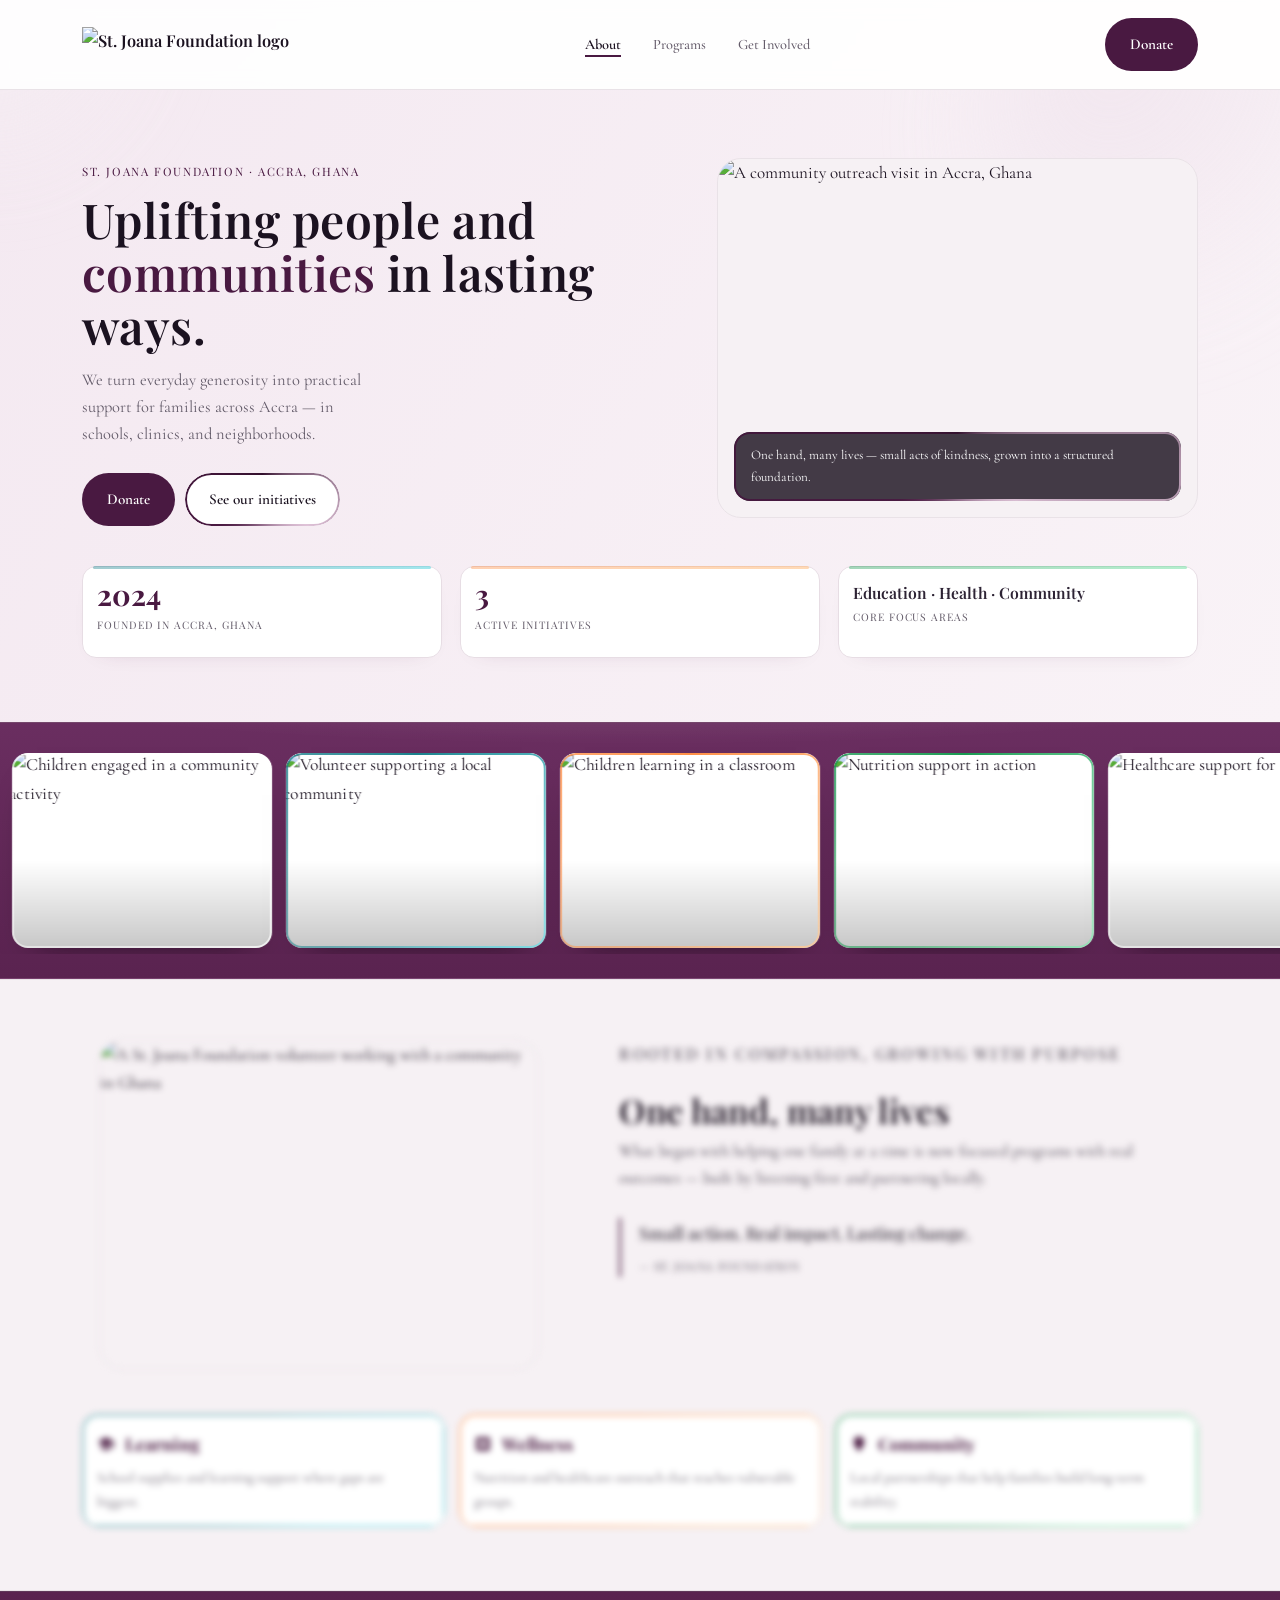
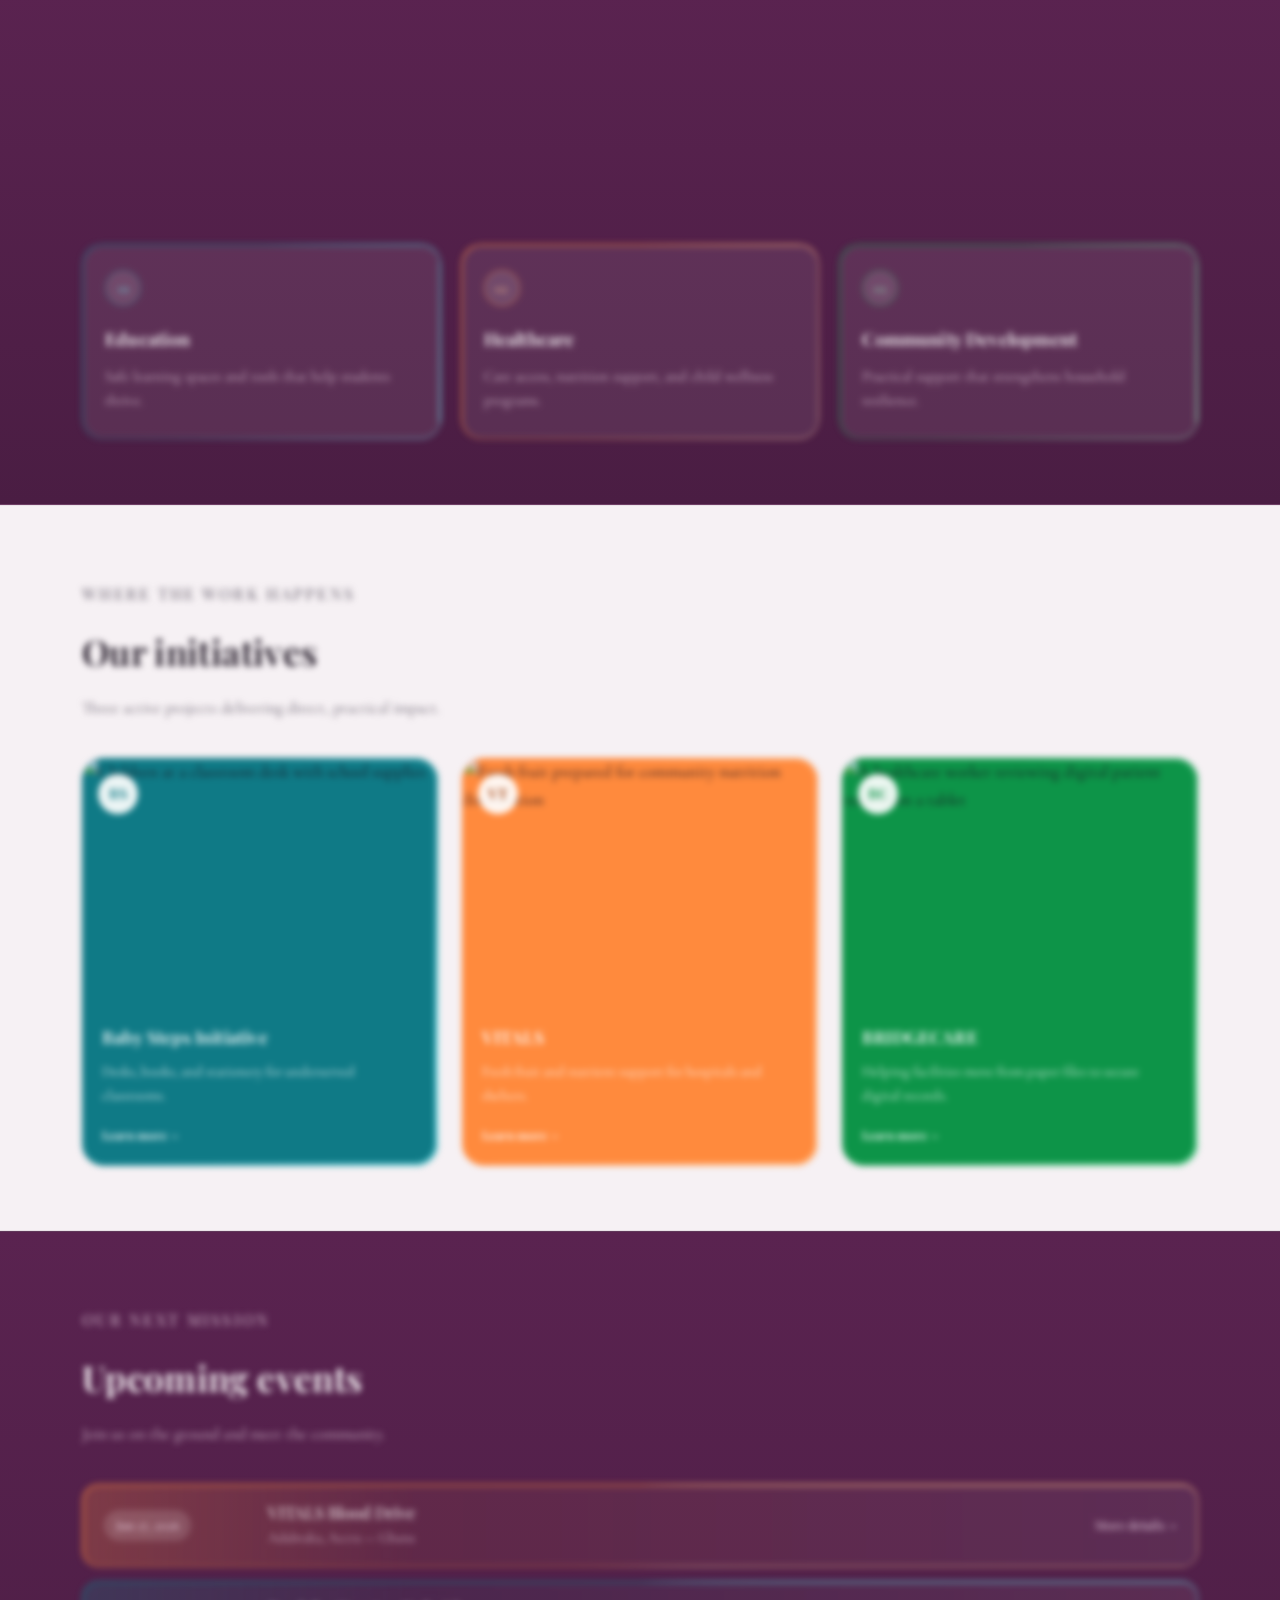
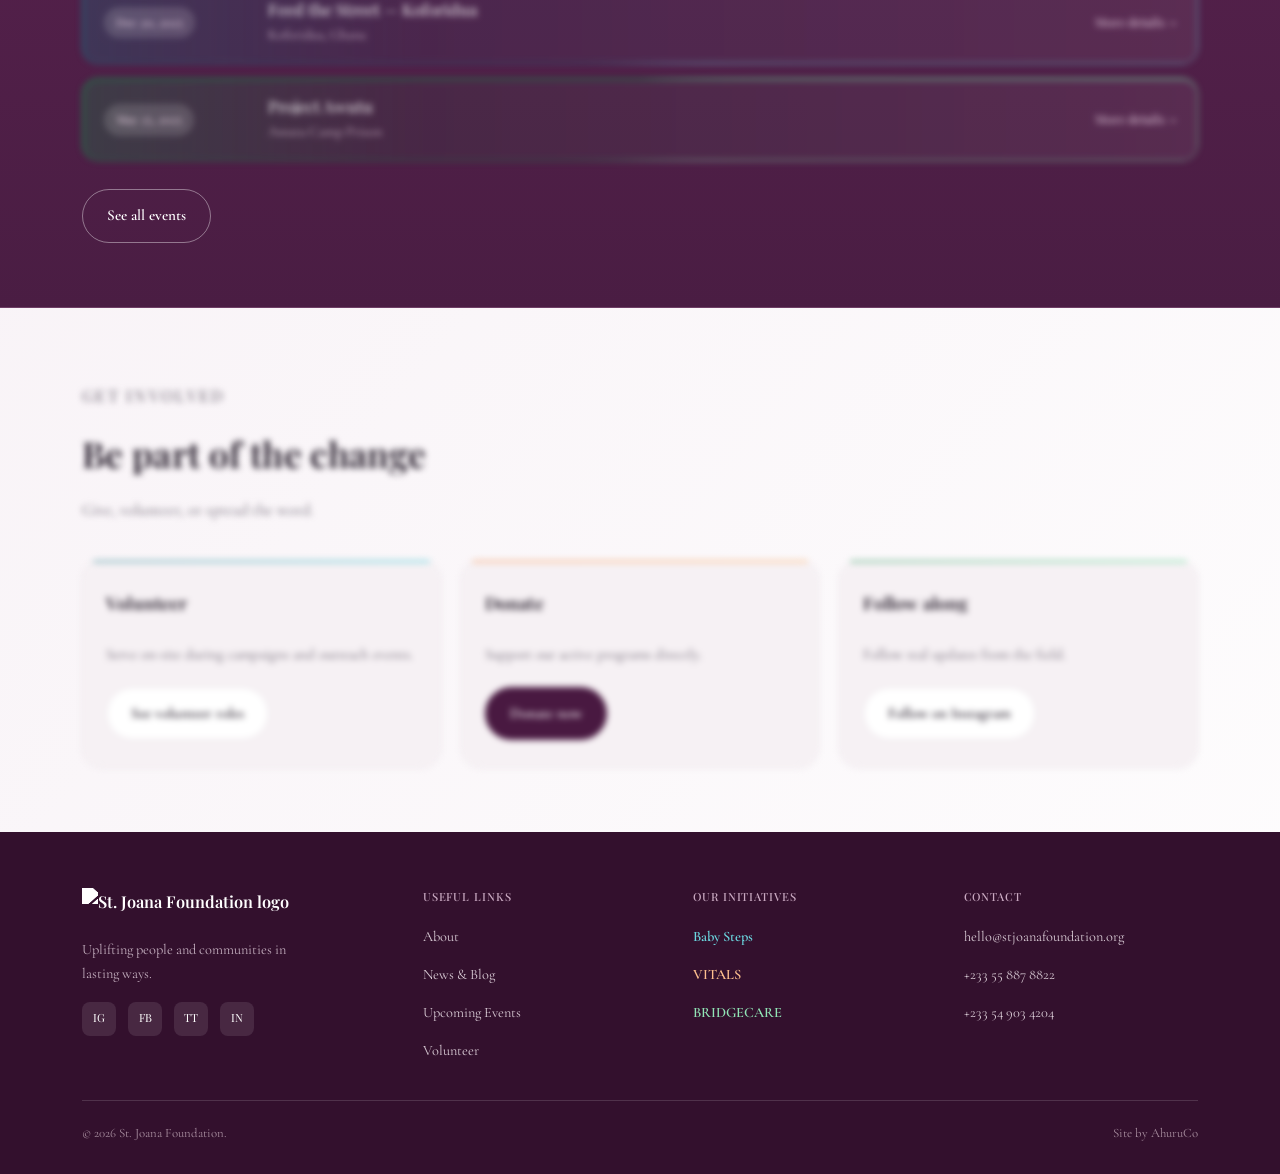
==== index.html @ ebf7de7f "Add files via upload" ====
<!DOCTYPE html>
<html lang="en">
<head>
<meta charset="UTF-8">
<meta name="viewport" content="width=device-width, initial-scale=1.0">
<title>St. Joana Foundation — Uplifting People and Communities in Lasting Ways</title>
<link rel="preconnect" href="https://fonts.googleapis.com">
<link rel="preconnect" href="https://fonts.gstatic.com" crossorigin>
<link href="https://fonts.googleapis.com/css2?family=Playfair+Display:ital,wght@0,400;0,500;0,600;0,700;1,400&family=Cormorant+Garamond:ital,wght@0,400;0,500;0,600;0,700;1,400&display=swap" rel="stylesheet">
<style>
  :root{
    --ink:#1B1220;
    --ink-soft:#635B69;
    --line:#E9E2E7;
    --white:#FFFFFF;
    --tint:#F6F1F4;
    --plum:#491941;
    --plum-dark:#33102D;
    --plum-tint:#EFE2EC;
    --plum-mist:#F1E6EE;
    --plum-glow:#DFC3D8;
    --plum-deep-glow:#CFABC6;
    --init-baby:#0f7a86;
    --init-vitals:#ff8a3d;
    --init-bridge:#0d9448;
    --max:1180px;
    --font-display:'Playfair Display', Georgia, 'Times New Roman', serif;
    --font-body:'Cormorant Garamond', Georgia, 'Times New Roman', serif;
  }
  *{box-sizing:border-box;}
  html{
    scroll-behavior:smooth;
    background:linear-gradient(130deg, var(--plum-mist) 0%, var(--white) 36%, var(--plum-glow) 68%, var(--plum-deep-glow) 100%);
    background-size:300% 300%;
    animation:siteGradientShift 22s ease-in-out infinite;
  }
  body{
    margin:0;
    background:transparent;
    color:var(--ink);
    font-family:var(--font-body);
    font-size:17px;
    line-height:1.65;
    -webkit-font-smoothing:antialiased;
  }
  @keyframes siteGradientShift{
    0%{ background-position:0% 50%; }
    50%{ background-position:100% 50%; }
    100%{ background-position:0% 50%; }
  }
  h1,h2,h3,h4{
    font-family:var(--font-display);
    font-weight:600;
    margin:0;
    letter-spacing:0.01em;
    color:var(--ink);
  }
  .eyebrow{
    font-family:var(--font-display);
    font-size:0.72rem;
    letter-spacing:0.14em;
    text-transform:uppercase;
    color:var(--plum);
  }
  a{color:inherit;}
  img{max-width:100%; display:block;}
  .wrap{max-width:var(--max); margin:0 auto; padding:0 32px;}
  @media (max-width:640px){ .wrap{padding:0 20px;} }
  :focus-visible{ outline: 2px solid var(--plum); outline-offset: 3px; }

  /* ---- Nav ---- */
  header{
    position:sticky; top:0; z-index:50;
    background:rgba(255,255,255,0.92);
    backdrop-filter:blur(8px);
    border-bottom:1px solid var(--line);
  }
  nav.wrap{ display:flex; align-items:center; justify-content:space-between; padding:18px 32px; }
  .brand{
    display:flex; align-items:center; gap:10px;
    font-family:var(--font-display); font-weight:600; font-size:1.02rem;
    text-decoration:none; color:var(--ink);
  }
  .brand-mark{
    width:auto;
    height:36px;
    display:block;
    object-fit:contain;
    flex:none;
  }
  nav ul{ list-style:none; display:flex; gap:32px; margin:0; padding:0; font-size:0.9rem; font-weight:500; }
  nav ul a{text-decoration:none; color:var(--ink-soft); transition:color .15s;}
  nav ul a:hover{color:var(--ink);}
  nav ul a.active{color:var(--ink); font-weight:600;}
  .nav-links{display:flex; align-items:center; gap:22px;}
  .btn{
    display:inline-flex; align-items:center; justify-content:center; gap:8px;
    padding:13px 24px;
    font-family:var(--font-body); font-weight:600; font-size:0.95rem;
    border-radius:999px; text-decoration:none; border:1px solid transparent;
    cursor:pointer; transition:all .15s ease;
  }
  .btn-primary{background:var(--plum); color:#fff;}
  .btn-primary:hover{background:var(--plum-dark);}
  .btn-ghost{border-color:var(--line); color:var(--ink); background:var(--white);}
  .btn-ghost:hover{border-color:var(--plum);}
  @property --accent-angle{
    syntax:'<angle>';
    initial-value:0deg;
    inherits:false;
  }
  @property --impact-angle{
    syntax:'<angle>';
    initial-value:0deg;
    inherits:false;
  }
  @property --pillar-angle{
    syntax:'<angle>';
    initial-value:0deg;
    inherits:false;
  }
  @property --event-angle{
    syntax:'<angle>';
    initial-value:0deg;
    inherits:false;
  }
  @property --init-angle{
    syntax:'<angle>';
    initial-value:0deg;
    inherits:false;
  }
  .btn-initiative-accent{
    position:relative;
    border:0 !important;
    background:var(--white);
    isolation:isolate;
  }
  .btn-initiative-accent::before{
    content:"";
    position:absolute;
    inset:0;
    border-radius:inherit;
    padding:2px;
    background:conic-gradient(
      from var(--accent-angle),
      var(--plum-dark),
      var(--plum-glow),
      var(--plum),
      var(--plum-dark)
    );
    -webkit-mask:linear-gradient(#000 0 0) content-box, linear-gradient(#000 0 0);
    -webkit-mask-composite:xor;
    mask-composite:exclude;
    pointer-events:none;
    animation:initiativeBorderSpin 3.8s linear infinite;
  }
  @keyframes initiativeBorderSpin{ to{ --accent-angle:360deg; } }
  .btn svg{width:14px; height:14px;}
  .menu-toggle{display:none; background:none; border:none; font-size:1.5rem; cursor:pointer; color:var(--ink);}
  @media (max-width:900px){
    nav ul{
      position:absolute; top:100%; left:0; right:0;
      flex-direction:column; background:var(--white);
      padding:20px 32px; border-bottom:1px solid var(--line);
      display:none; gap:16px;
    }
    nav ul.open{display:flex;}
    .nav-links > a.btn{display:none;}
    .menu-toggle{display:block;}
  }

  /* ---- Hero ---- */
  .hero{ padding:60px 0 64px; }
  .hero-grid{ display:grid; grid-template-columns:1fr 0.85fr; gap:70px; align-items:center; }
  @media (max-width:900px){ .hero-grid{grid-template-columns:1fr; gap:44px;} }
  .hero h1{
    font-size:clamp(2rem, 4vw, 3rem);
    line-height:1.1;
  }
  .hero h1 .accent{ color:var(--plum); }
  .hero p.lede{ margin-top:16px; font-size:1.03rem; max-width:38ch; color:var(--ink-soft); }
  .hero-ctas{display:flex; gap:10px; margin-top:24px; flex-wrap:wrap;}

  .hero-figure{
    position:relative; aspect-ratio:4/3; border-radius:24px; overflow:hidden;
    background:var(--tint); border:1px solid var(--line);
    width:min(100%, 500px);
    margin-left:auto;
    margin-right:auto;
  }
  .hero-figure img{width:100%; height:100%; object-fit:cover;}
  .hero-figure .tag{
    position:absolute; bottom:16px; left:16px; right:16px;
    background:rgba(27,18,32,0.82); backdrop-filter:blur(3px);
    color:#fff; padding:13px 17px; border-radius:16px;
    font-size:0.82rem; border:0;
    animation:softFadePulse 6s ease-in-out infinite;
    isolation:isolate;
  }
  .hero-figure .tag::before{
    content:"";
    position:absolute;
    inset:0;
    border-radius:inherit;
    padding:2px;
    background:conic-gradient(
      from var(--accent-angle),
      var(--plum-dark),
      var(--plum-glow),
      var(--plum),
      var(--plum-dark)
    );
    -webkit-mask:linear-gradient(#000 0 0) content-box, linear-gradient(#000 0 0);
    -webkit-mask-composite:xor;
    mask-composite:exclude;
    pointer-events:none;
    animation:initiativeBorderSpin 3.8s linear infinite;
    opacity:0.95;
  }

  .hero-stats{
    display:grid;
    grid-template-columns:repeat(3, minmax(0, 1fr));
    gap:18px;
    margin-top:34px;
    padding-top:6px;
  }
  .hero-stats > div{
    min-height:92px;
    background:#fff;
    border:1px solid #e7dde4;
    border-radius:14px;
    padding:12px 14px 10px;
    box-shadow:0 8px 24px -20px rgba(73,25,65,0.28);
    transition:transform .2s ease, box-shadow .2s ease, border-color .2s ease;
  }
  .hero-stats > div:hover{
    transform:translateY(-3px);
    border-color:#ddc9d8;
    box-shadow:0 14px 30px -20px rgba(73,25,65,0.38);
  }
  .hero-stats .num{
    font-family:var(--font-display);
    font-size:1.8rem;
    line-height:1.1;
    color:var(--plum);
    font-weight:700;
  }
  .hero-stats .lab{
    font-family:var(--font-display);
    font-size:0.65rem;
    text-transform:uppercase;
    letter-spacing:0.09em;
    color:var(--ink-soft);
    margin-top:6px;
  }
  .hero-stats .num-long{
    font-size:0.98rem;
    line-height:1.3;
    color:#2d2334;
    font-weight:600;
    padding-top:4px;
  }
  @media (max-width:820px){
    .hero-stats{grid-template-columns:repeat(2, minmax(0, 1fr));}
  }
  @media (max-width:640px){
    .hero-stats{grid-template-columns:1fr;}
    .hero h1{font-size:2.45rem; line-height:1.12;}
    .hero p.lede{font-size:1rem; max-width:34ch;}
  }

  /* ---- Gallery loop (below hero) ---- */
  .gallery-loop{
    padding:24px 0;
    background:
      radial-gradient(1200px 120px at 50% -20%, rgba(255,255,255,0.16), transparent 60%),
      linear-gradient(180deg, #6a2e60 0%, #5a2350 100%);
    border-top:1px solid rgba(255,255,255,0.16);
    border-bottom:1px solid rgba(255,255,255,0.08);
  }
  .gallery-loop .wrap{
    max-width:none;
    padding:0;
    width:100%;
  }
  .gallery-viewport{
    position:relative;
    overflow:hidden;
    border-radius:0;
    padding:6px 0;
  }
  .gallery-track{
    display:flex;
    align-items:stretch;
    gap:14px;
    width:max-content;
    padding-inline:12px;
    animation:galleryLoopRight 34s linear infinite;
    will-change:transform;
  }
  .gallery-card{
    position:relative;
    flex:0 0 260px;
    aspect-ratio:4/3;
    border-radius:16px;
    overflow:hidden;
    border:0;
    box-shadow:0 18px 32px -24px rgba(17, 6, 16, 0.75);
    background:#fff;
  }
  .gallery-card::after{
    content:"";
    position:absolute;
    inset:0;
    background:linear-gradient(180deg, rgba(0,0,0,0) 55%, rgba(0,0,0,0.22) 100%);
    pointer-events:none;
  }
  .gallery-card img{
    width:100%;
    height:100%;
    object-fit:cover;
    display:block;
    transform:scale(1.02);
  }
  @keyframes galleryLoopRight{
    from{ transform:translateX(-50%); }
    to{ transform:translateX(0%); }
  }

  /* ---- Section basics ---- */
  section{padding:60px 0 64px;}
  .section-soft{
    background:linear-gradient(180deg, #5a2350 0%, #4a1d43 100%);
    border-top:1px solid rgba(255,255,255,0.12);
    border-bottom:1px solid rgba(255,255,255,0.12);
  }
  .section-soft .eyebrow{ color:#d9b8d1; }
  .section-soft h2, .section-soft h3{ color:#fff; }
  .section-soft .section-head p{ color:#d8c0d2; }
  .section-soft .pillar-card{
    background:rgba(255,255,255,0.08);
    border-color:rgba(255,255,255,0.18);
  }
  .section-soft .pillar-card p{ color:#d8c0d2; }
  .section-soft .pillar-card .num{
    background:rgba(255,255,255,0.12);
    border-color:rgba(255,255,255,0.25);
    color:#f0d9ea;
  }
  .section-soft .pillars-grid .pillar-card:nth-child(1){
    border-color:transparent;
  }
  .section-soft .pillars-grid .pillar-card:nth-child(2){
    border-color:transparent;
  }
  .section-soft .pillars-grid .pillar-card:nth-child(3){
    border-color:transparent;
  }
  .section-soft .pillars-grid .pillar-card:nth-child(1) .num{
    color:#6bd7e0;
    border-color:rgba(15,122,134,0.55);
  }
  .section-soft .pillars-grid .pillar-card:nth-child(2) .num{
    color:#ffc08f;
    border-color:rgba(255,138,61,0.55);
  }
  .section-soft .pillars-grid .pillar-card:nth-child(3) .num{
    color:#91e5b6;
    border-color:rgba(13,148,72,0.55);
  }
  .section-soft .pillars-grid .pillar-card{
    position:relative;
    border:0;
  }
  .section-soft .pillars-grid .pillar-card::before{
    content:"";
    position:absolute;
    inset:0;
    border-radius:inherit;
    padding:1.5px;
    background:conic-gradient(
      from var(--pillar-angle, 0deg),
      var(--pillar-1, rgba(15,122,134,0.62)),
      var(--pillar-2, rgba(118,225,235,0.92)),
      var(--pillar-3, rgba(15,122,134,0.62)),
      var(--pillar-1, rgba(15,122,134,0.62))
    );
    -webkit-mask:linear-gradient(#000 0 0) content-box, linear-gradient(#000 0 0);
    -webkit-mask-composite:xor;
    mask-composite:exclude;
    pointer-events:none;
    animation:pillarStrokeSpin 4.8s linear infinite;
    opacity:0.95;
  }
  @keyframes pillarStrokeSpin{ to{ --pillar-angle:360deg; } }
  .section-soft .pillars-grid .pillar-card:nth-child(1){ --pillar-1:rgba(15,122,134,0.62); --pillar-2:rgba(118,225,235,0.92); --pillar-3:rgba(15,122,134,0.62); }
  .section-soft .pillars-grid .pillar-card:nth-child(2){ --pillar-1:rgba(255,138,61,0.66); --pillar-2:rgba(255,208,164,0.95); --pillar-3:rgba(255,138,61,0.66); }
  .section-soft .pillars-grid .pillar-card:nth-child(3){ --pillar-1:rgba(13,148,72,0.64); --pillar-2:rgba(154,236,190,0.94); --pillar-3:rgba(13,148,72,0.64); }
  .section-soft .event-row{
    background:rgba(255,255,255,0.08);
    border-color:rgba(255,255,255,0.18);
  }
  .section-soft .event-row .name{ color:#fff; }
  .section-soft .event-row .place{ color:#d8c0d2; }
  .section-soft .event-row .date{
    background:rgba(255,255,255,0.15);
    color:#f0d9ea;
  }
  .section-soft .event-row .link{ color:#f0d9ea; }
  .section-soft .btn-ghost{
    border-color:rgba(255,255,255,0.4);
    color:#fff;
    background:transparent;
  }
  .section-soft .btn-ghost:hover{
    border-color:#fff;
    background:rgba(255,255,255,0.08);
  }

  .section-head{max-width:620px; margin-bottom:52px;}
  .section-head h2{font-size:clamp(1.7rem,2.8vw,2.2rem); margin-top:10px;}
  .section-head p{margin-top:14px; color:var(--ink-soft); font-size:1.02rem;}
  .section-head.compact{max-width:520px; margin-bottom:36px;}

  /* ---- Impact strip ---- */
  .impact-strip{
    margin-top:44px;
    display:grid;
    grid-template-columns:repeat(3,1fr);
    gap:14px;
  }
  .impact-item{
    border:0;
    border-radius:16px;
    background:var(--white);
    padding:15px 15px 13px;
    animation:softFadePulse 8s ease-in-out infinite;
  }
  /* Impact cards: moving gradient stroke per initiative color */
  .impact-item::after{ display:none; }
  .impact-item::before{
    content:"";
    position:absolute;
    inset:0;
    border-radius:inherit;
    padding:1.5px;
    background:conic-gradient(
      from var(--impact-angle, 0deg),
      var(--impact-1, rgba(15,122,134,0.65)),
      var(--impact-2, rgba(118,225,235,0.95)),
      var(--impact-3, rgba(15,122,134,0.65)),
      var(--impact-1, rgba(15,122,134,0.65))
    );
    -webkit-mask:linear-gradient(#000 0 0) content-box, linear-gradient(#000 0 0);
    -webkit-mask-composite:xor;
    mask-composite:exclude;
    pointer-events:none;
    animation:impactStrokeSpin 4.6s linear infinite;
    opacity:0.95;
  }
  @keyframes impactStrokeSpin{ to{ --impact-angle:360deg; } }
  .impact-strip .impact-item:nth-child(1){ --impact-1:rgba(15,122,134,0.62); --impact-2:rgba(118,225,235,0.92); --impact-3:rgba(15,122,134,0.62); }
  .impact-strip .impact-item:nth-child(2){ --impact-1:rgba(255,138,61,0.66); --impact-2:rgba(255,208,164,0.95); --impact-3:rgba(255,138,61,0.66); }
  .impact-strip .impact-item:nth-child(3){ --impact-1:rgba(13,148,72,0.64); --impact-2:rgba(154,236,190,0.94); --impact-3:rgba(13,148,72,0.64); }
  .impact-item .top{
    display:flex;
    align-items:center;
    gap:10px;
    margin-bottom:8px;
    color:var(--plum);
  }
  .impact-item .top svg{width:18px; height:18px;}
  .impact-item strong{
    font-family:var(--font-display);
    font-size:1.1rem;
  }
  .impact-item p{
    margin:0;
    font-size:0.9rem;
    color:var(--ink-soft);
  }
  @media (max-width:820px){ .impact-strip{grid-template-columns:1fr;} }

  /* ---- About / story ---- */
  .about{background:var(--tint); border-top:1px solid var(--line); border-bottom:1px solid var(--line);}
  .about-grid{display:grid; grid-template-columns:0.9fr 1.1fr; gap:64px; align-items:start;}
  @media (max-width:900px){ .about-grid{grid-template-columns:1fr;} }
  .about-figure{
    border-radius:24px;
    overflow:hidden;
    aspect-ratio:4/3;
    border:1px solid var(--line);
    width:min(100%, 440px);
    margin-left:auto;
    margin-right:auto;
  }
  .about-figure img{width:100%; height:100%; object-fit:cover;}
  .about-copy p{font-size:1.02rem; color:#3E3644; margin:0 0 16px;}
  .about-copy p:last-child{margin-bottom:0;}
  blockquote{
    margin:26px 0 0; padding-left:18px; border-left:2px solid var(--plum);
    font-family:var(--font-display); font-size:1.1rem; color:var(--ink);
  }
  blockquote cite{
    display:block; margin-top:10px; font-family:var(--font-display);
    font-style:normal; font-size:0.75rem; text-transform:uppercase; letter-spacing:0.05em; color:var(--ink-soft);
  }

  /* ---- Pillars ---- */
  .pillars-grid{ display:grid; grid-template-columns:repeat(3,1fr); gap:20px; }
  @media (max-width:820px){ .pillars-grid{grid-template-columns:1fr;} }
  .pillar-card{ background:var(--tint); border:1px solid var(--line); border-radius:20px; padding:26px 23px; }
  .pillar-card .num{
    width:36px; height:36px; border-radius:50%; background:var(--white); border:1px solid var(--line);
    display:flex; align-items:center; justify-content:center;
    font-family:var(--font-display); font-size:0.72rem; color:var(--plum); margin-bottom:18px;
  }
  .pillar-card h3{font-size:1.12rem; margin-bottom:10px;}
  .pillar-card p{font-size:0.94rem; color:var(--ink-soft); margin:0;}

  /* ---- Initiatives ---- */
  .initiatives-grid{display:grid; grid-template-columns:repeat(3,1fr); gap:24px;}
  @media (max-width:900px){ .initiatives-grid{grid-template-columns:1fr;} }
  .init-card{ background:var(--white); border:1px solid var(--line); border-radius:22px; overflow:hidden; display:flex; flex-direction:column; }
  .init-card--orange{
    background:var(--init-vitals);
    border-color:var(--init-vitals);
  }
  .init-photo{ aspect-ratio:16/11; overflow:hidden; position:relative; }
  .init-photo img{ width:100%; height:100%; object-fit:cover; }
  .init-mark{
    position:absolute; top:16px; left:16px;
    width:40px; height:40px; border-radius:50%; background:rgba(255,255,255,0.92); color:var(--plum);
    display:flex; align-items:center; justify-content:center; font-family:var(--font-display); font-weight:700; font-size:0.9rem;
  }
  .init-body{padding:19px 20px 21px; flex:1; display:flex; flex-direction:column;}
  .init-body h3{font-size:1.1rem; margin-bottom:8px;}
  .init-body p{font-size:0.92rem; color:var(--ink-soft); margin:0 0 18px; flex:1;}
  .init-link{font-family:var(--font-display); font-size:0.76rem; color:var(--plum); text-decoration:none; display:inline-flex; align-items:center; gap:6px;}
  .init-card--orange .init-body h3{ color:#ffffff; }
  .init-card--orange .init-body p{ color:rgba(255,255,255,0.92); }
  .init-card--orange .init-link{ color:#ffffff; font-weight:600; }
  .init-card--orange .init-mark{
    background:rgba(255,255,255,0.92);
    color:#a34311;
  }
  .init-card--teal{
    background:var(--init-baby);
    border-color:var(--init-baby);
  }
  .init-card--teal .init-body h3{ color:#ffffff; }
  .init-card--teal .init-body p{ color:rgba(255,255,255,0.92); }
  .init-card--teal .init-link{ color:#ffffff; font-weight:600; }
  .init-card--teal .init-mark{
    background:rgba(255,255,255,0.92);
    color:var(--init-baby);
  }
  .init-card--green{
    background:var(--init-bridge);
    border-color:var(--init-bridge);
  }
  .init-card--green .init-body h3{ color:#ffffff; }
  .init-card--green .init-body p{ color:rgba(255,255,255,0.92); }
  .init-card--green .init-link{ color:#ffffff; font-weight:600; }
  .init-card--green .init-mark{
    background:rgba(255,255,255,0.92);
    color:var(--init-bridge);
  }
  .init-card--teal,
  .init-card--orange,
  .init-card--green{
    position:relative;
    border:0;
  }
  .init-card--teal::before,
  .init-card--orange::before,
  .init-card--green::before{
    content:"";
    position:absolute;
    inset:0;
    border-radius:inherit;
    padding:2.6px;
    background:conic-gradient(
      from var(--init-angle, 0deg),
      var(--init-stroke-1),
      var(--init-stroke-2),
      var(--init-stroke-3),
      var(--init-stroke-1)
    );
    -webkit-mask:linear-gradient(#000 0 0) content-box, linear-gradient(#000 0 0);
    -webkit-mask-composite:xor;
    mask-composite:exclude;
    pointer-events:none;
    animation:initStrokeSpin 4.8s linear infinite;
    opacity:0.95;
    z-index:2;
  }
  @keyframes initStrokeSpin{ to{ --init-angle:360deg; } }
  .init-card--teal{
    --init-stroke-1:rgba(15,122,134,0.72);
    --init-stroke-2:rgba(124,229,238,0.96);
    --init-stroke-3:rgba(15,122,134,0.72);
  }
  .init-card--orange{
    --init-stroke-1:rgba(255,138,61,0.74);
    --init-stroke-2:rgba(255,209,166,0.98);
    --init-stroke-3:rgba(255,138,61,0.74);
  }
  .init-card--green{
    --init-stroke-1:rgba(13,148,72,0.73);
    --init-stroke-2:rgba(159,239,193,0.97);
    --init-stroke-3:rgba(13,148,72,0.73);
  }

  /* Initiative brand colors (for text/links/rows anywhere on page) */
  .initiative-baby{ color:var(--init-baby); }
  .initiative-vitals{ color:var(--init-vitals); }
  .initiative-bridge{ color:var(--init-bridge); }

  /* Moving gradient accents for other strokes */
  @keyframes accentSweep{
    0%{ background-position:0% 50%; }
    50%{ background-position:100% 50%; }
    100%{ background-position:0% 50%; }
  }

  .hero-stats > div,
  .impact-item,
  .involve-card,
  .event-row{
    position:relative;
  }
  .hero-stats > div::after,
  .impact-item::after,
  .involve-card::after{
    content:"";
    position:absolute;
    left:10px;
    right:10px;
    top:-1px;
    height:3px;
    border-radius:999px;
    background-size:220% 220%;
    animation:accentSweep 5.2s ease-in-out infinite;
    opacity:0.85;
    pointer-events:none;
  }
  .hero-stats > div:nth-child(1)::after,
  .involve-grid .involve-card:nth-child(1)::after{
    background-image:linear-gradient(90deg, rgba(15,122,134,0.45), rgba(102,220,230,0.72), rgba(15,122,134,0.45));
  }
  .hero-stats > div:nth-child(2)::after,
  .involve-grid .involve-card:nth-child(2)::after{
    background-image:linear-gradient(90deg, rgba(255,138,61,0.46), rgba(255,198,142,0.75), rgba(255,138,61,0.46));
  }
  .hero-stats > div:nth-child(3)::after,
  .involve-grid .involve-card:nth-child(3)::after{
    background-image:linear-gradient(90deg, rgba(13,148,72,0.44), rgba(137,232,179,0.73), rgba(13,148,72,0.44));
  }

  .event-row.event-vitals,
  .event-row.event-baby,
  .event-row.event-bridge{
    border:0;
  }
  .event-row.event-vitals{
    --event-1:rgba(255,138,61,0.68);
    --event-2:rgba(255,204,154,0.95);
    --event-3:rgba(255,138,61,0.68);
    background:linear-gradient(90deg, rgba(255,138,61,0.16) 0%, rgba(255,138,61,0.05) 28%, rgba(255,255,255,0) 100%), var(--tint);
  }
  .event-row.event-baby{
    --event-1:rgba(15,122,134,0.66);
    --event-2:rgba(118,225,235,0.94);
    --event-3:rgba(15,122,134,0.66);
    background:linear-gradient(90deg, rgba(15,122,134,0.16) 0%, rgba(15,122,134,0.05) 28%, rgba(255,255,255,0) 100%), var(--tint);
  }
  .event-row.event-bridge{
    --event-1:rgba(13,148,72,0.67);
    --event-2:rgba(144,233,183,0.94);
    --event-3:rgba(13,148,72,0.67);
    background:linear-gradient(90deg, rgba(13,148,72,0.16) 0%, rgba(13,148,72,0.05) 28%, rgba(255,255,255,0) 100%), var(--tint);
  }
  .event-row.event-vitals::before,
  .event-row.event-baby::before,
  .event-row.event-bridge::before{
    content:"";
    position:absolute;
    inset:0;
    border-radius:inherit;
    padding:1.5px;
    background:conic-gradient(
      from var(--event-angle, 0deg),
      var(--event-1),
      var(--event-2),
      var(--event-3),
      var(--event-1)
    );
    -webkit-mask:linear-gradient(#000 0 0) content-box, linear-gradient(#000 0 0);
    -webkit-mask-composite:xor;
    mask-composite:exclude;
    pointer-events:none;
    animation:eventStrokeSpin 4.7s linear infinite;
    opacity:0.95;
  }
  @keyframes eventStrokeSpin{ to{ --event-angle:360deg; } }
  .section-soft .event-row.event-vitals{
    background:linear-gradient(90deg, rgba(255,138,61,0.25) 0%, rgba(255,138,61,0.08) 30%, rgba(255,255,255,0.06) 100%);
  }
  .section-soft .event-row.event-baby{
    background:linear-gradient(90deg, rgba(15,122,134,0.25) 0%, rgba(15,122,134,0.08) 30%, rgba(255,255,255,0.06) 100%);
  }
  .section-soft .event-row.event-bridge{
    background:linear-gradient(90deg, rgba(13,148,72,0.25) 0%, rgba(13,148,72,0.08) 30%, rgba(255,255,255,0.06) 100%);
  }

  /* Gallery initiative strokes also get moving gradient ring */
  .gallery-card::before{
    content:"";
    position:absolute;
    inset:0;
    border-radius:inherit;
    padding:2px;
    background:conic-gradient(
      from var(--accent-angle),
      var(--snake-1, rgba(255,255,255,0.95)),
      var(--snake-2, rgba(255,255,255,0.72)),
      var(--snake-3, rgba(255,255,255,0.45)),
      var(--snake-1, rgba(255,255,255,0.95))
    );
    -webkit-mask:linear-gradient(#000 0 0) content-box, linear-gradient(#000 0 0);
    -webkit-mask-composite:xor;
    mask-composite:exclude;
    pointer-events:none;
    animation:initiativeBorderSpin 3.9s linear infinite;
    z-index:2;
    opacity:0.95;
  }
  .gallery-card:nth-child(4n+1){ --snake-1:rgba(255,255,255,0.98); --snake-2:rgba(255,255,255,0.78); --snake-3:rgba(255,255,255,0.5); }
  .gallery-card:nth-child(4n+2){ --snake-1:var(--init-baby); --snake-2:rgba(118,225,235,0.9); --snake-3:rgba(15,122,134,0.55); }
  .gallery-card:nth-child(4n+3){ --snake-1:var(--init-vitals); --snake-2:rgba(255,204,154,0.9); --snake-3:rgba(255,138,61,0.55); }
  .gallery-card:nth-child(4n+4){ --snake-1:var(--init-bridge); --snake-2:rgba(144,233,183,0.9); --snake-3:rgba(13,148,72,0.55); }

  footer .initiative-link{ font-weight:600; }
  footer .initiative-link.initiative-baby{ color:#6bd7e0; }
  footer .initiative-link.initiative-vitals{ color:#ffc08f; }
  footer .initiative-link.initiative-bridge{ color:#91e5b6; }

  /* ---- Events ---- */
  .events-list{ display:flex; flex-direction:column; gap:14px; }
  .event-row{
    display:grid; grid-template-columns:140px 1fr auto; gap:24px; align-items:center;
    padding:18px 22px; background:var(--tint); border:1px solid var(--line); border-radius:16px;
  }
  @media (max-width:640px){ .event-row{grid-template-columns:1fr; gap:6px; padding:20px 22px;} }
  .event-row .date{
    font-family:var(--font-display); font-size:0.75rem; color:var(--plum);
    background:var(--plum-tint); border-radius:999px; padding:6px 12px; display:inline-block; width:fit-content;
  }
  .event-row .name{font-family:var(--font-display); font-size:1.05rem;}
  .event-row .place{font-size:0.88rem; color:var(--ink-soft); margin-top:2px;}
  .event-row .link{font-family:var(--font-display); font-size:0.78rem; color:var(--plum); text-decoration:none; white-space:nowrap;}
  .event-row .name{line-height:1.3;}

  /* ---- Get involved ---- */
  .involve-grid{ display:grid; grid-template-columns:repeat(3,1fr); gap:20px; }
  @media (max-width:820px){ .involve-grid{grid-template-columns:1fr;} }
  .involve-card{
    background:var(--tint);
    border:1px solid var(--line);
    border-radius:20px;
    padding:27px 23px;
    display:flex;
    flex-direction:column;
  }
  .involve-card h3{font-size:1.1rem; margin-bottom:10px;}
  .involve-card p{font-size:0.94rem; color:var(--ink-soft); margin-bottom:20px;}
  .involve-card .btn{
    margin-top:auto;
    align-self:flex-start;
  }

  /* ---- Footer ---- */
  footer{background:var(--plum-dark); color:#D9CBD5; padding:56px 0 30px;}
  footer .brand{color:#fff;}
  footer .brand-mark{filter:brightness(0) invert(1);}
  .footer-grid{display:grid; grid-template-columns:1.3fr 1fr 1fr 1fr; gap:36px; padding-bottom:36px; border-bottom:1px solid rgba(255,255,255,0.14);}
  @media (max-width:760px){ .footer-grid{grid-template-columns:1fr 1fr; row-gap:32px;} }
  footer h4{font-family:var(--font-display); font-size:0.7rem; text-transform:uppercase; letter-spacing:0.08em; color:#C9A9C1; margin-bottom:16px; font-weight:500;}
  footer ul{list-style:none; margin:0; padding:0; display:flex; flex-direction:column; gap:10px;}
  footer ul a{text-decoration:none; color:#D9CBD5; font-size:0.9rem;}
  footer ul a:hover{color:#fff;}
  footer p{color:#C3AEBE; font-size:0.9rem; max-width:32ch;}
  .social-row{display:flex; gap:12px; margin-top:16px;}
  .social-row a{
    width:34px; height:34px; border-radius:8px; background:rgba(255,255,255,0.1);
    display:flex; align-items:center; justify-content:center; font-family:var(--font-display); font-size:0.7rem;
    text-decoration:none; color:#fff;
  }
  .social-row a:hover{background:rgba(255,255,255,0.2);}
  .foot-bottom{display:flex; justify-content:space-between; align-items:center; padding-top:22px; font-size:0.8rem; color:#A98FA0; flex-wrap:wrap; gap:10px;}

  @media (prefers-reduced-motion: reduce){ html{scroll-behavior:auto;} *{transition:none !important; animation:none !important;} }

  /* ---- Decorative blobs ---- */
  .blob{
    position:absolute; border-radius:50%; filter:blur(50px);
    background:radial-gradient(circle at 30% 30%, var(--plum-tint), transparent 70%);
    opacity:0.7; pointer-events:none; z-index:0;
    animation:float 14s ease-in-out infinite;
  }
  @keyframes float{
    0%,100%{ transform:translate(0,0) scale(1); }
    50%{ transform:translate(20px,-24px) scale(1.06); }
  }
  .hero{
    position:relative;
    overflow:hidden;
    isolation:isolate;
  }
  .hero::before{
    content:"";
    position:absolute;
    inset:0;
    z-index:0;
    background:linear-gradient(120deg, #f4e9f1 0%, #f9f3f7 36%, #e9d4e5 68%, #f7eef4 100%);
    background-size:280% 280%;
    animation:heroGradientShift 16s ease-in-out infinite;
  }
  @keyframes heroGradientShift{
    0%{ background-position:0% 50%; }
    50%{ background-position:100% 50%; }
    100%{ background-position:0% 50%; }
  }
  .hero .blob{ width:420px; height:420px; top:-160px; right:-120px; }
  .hero .blob.b2{ width:260px; height:260px; left:-100px; bottom:-80px; background:radial-gradient(circle at 30% 30%, var(--tint), transparent 70%); animation-delay:-6s; }
  section{ position:relative; }
  .hero .blob{ z-index:1; }
  .hero > .wrap{ position:relative; z-index:2; }
  section > .wrap{ position:relative; z-index:1; }

  /* ---- Scroll reveal ---- */
  .reveal{
    opacity:0;
    transform:translateY(56px) scale(0.97) rotateX(10deg);
    transform-origin:50% 0%;
    filter:blur(3px);
    transition:
      opacity .8s cubic-bezier(.22,1,.36,1),
      transform .8s cubic-bezier(.22,1,.36,1),
      filter .8s cubic-bezier(.22,1,.36,1);
    will-change:transform, opacity, filter;
    backface-visibility:hidden;
    -webkit-backface-visibility:hidden;
  }
  .reveal.in-view{
    opacity:1;
    transform:translateY(0) scale(1) rotateX(0deg);
    filter:blur(0);
  }
  .reveal.fall-left{
    transform:translate3d(-72px,52px,0) scale(0.97) rotateX(8deg) rotateY(-7deg);
    transform-origin:10% 0%;
  }
  .reveal.fall-right{
    transform:translate3d(72px,52px,0) scale(0.97) rotateX(8deg) rotateY(7deg);
    transform-origin:90% 0%;
  }
  .reveal.fall-left.in-view,
  .reveal.fall-right.in-view{
    transform:translate3d(0,0,0) scale(1) rotateX(0deg) rotateY(0deg);
  }
  .reveal.out-up{
    opacity:0;
    transform:translateY(-46px) scale(0.97) rotateX(-8deg);
    filter:blur(3px);
  }
  .reveal.out-down{
    opacity:0;
    transform:translateY(56px) scale(0.97) rotateX(10deg);
    filter:blur(3px);
  }
  .pillars-grid.reveal > *, .initiatives-grid.reveal > *, .involve-grid.reveal > *, .events-list.reveal > *{
    opacity:0;
    transform:translateY(32px) scale(0.985);
    transition:opacity .72s cubic-bezier(.22,1,.36,1), transform .72s cubic-bezier(.22,1,.36,1);
  }
  .fall-sides.reveal > *{
    opacity:0;
    transition:opacity .72s cubic-bezier(.22,1,.36,1), transform .72s cubic-bezier(.22,1,.36,1);
  }
  .fall-sides.reveal > *:nth-child(odd){
    transform:translate3d(-30px,34px,0) scale(0.985) rotateY(-4deg);
  }
  .fall-sides.reveal > *:nth-child(even){
    transform:translate3d(30px,34px,0) scale(0.985) rotateY(4deg);
  }
  .pillars-grid.reveal.in-view > *, .initiatives-grid.reveal.in-view > *, .involve-grid.reveal.in-view > *, .events-list.reveal.in-view > *,
  .fall-sides.reveal.in-view > *{
    opacity:1; transform:translate3d(0,0,0) scale(1) rotateY(0deg);
  }
  .fall-sides.reveal > *:nth-child(1){ transition-delay:.05s; }
  .fall-sides.reveal > *:nth-child(2){ transition-delay:.14s; }
  .fall-sides.reveal > *:nth-child(3){ transition-delay:.23s; }
  .pillars-grid.reveal > *:nth-child(1), .initiatives-grid.reveal > *:nth-child(1), .involve-grid.reveal > *:nth-child(1), .events-list.reveal > *:nth-child(1){ transition-delay:.05s; }
  .pillars-grid.reveal > *:nth-child(2), .initiatives-grid.reveal > *:nth-child(2), .involve-grid.reveal > *:nth-child(2), .events-list.reveal > *:nth-child(2){ transition-delay:.14s; }
  .pillars-grid.reveal > *:nth-child(3), .initiatives-grid.reveal > *:nth-child(3), .involve-grid.reveal > *:nth-child(3), .events-list.reveal > *:nth-child(3){ transition-delay:.23s; }

  /* ---- Hover lift / zoom ---- */
  .pillar-card, .init-card, .involve-card, .event-row{ transition:transform .25s ease, box-shadow .25s ease, border-color .25s ease; }
  .pillar-card:hover, .involve-card:hover{ transform:translateY(-4px); box-shadow:0 16px 32px -20px rgba(73,25,65,0.35); border-color:var(--plum-tint); }
  .init-card:hover{ transform:translateY(-6px); box-shadow:0 20px 40px -20px rgba(73,25,65,0.35); }
  .event-row:hover{ transform:translateX(4px); border-color:var(--plum-tint); }
  .init-photo img, .about-figure img, .hero-figure img{ transition:transform .5s ease; }
  .init-card:hover .init-photo img{ transform:scale(1.06); }
  .about-figure:hover img, .hero-figure:hover img{ transform:scale(1.04); }
  .btn{ transition:all .2s ease; }
  .btn-primary:hover{ transform:translateY(-2px); box-shadow:0 10px 20px -8px rgba(73,25,65,0.5); }
  .btn-ghost:hover{ transform:translateY(-2px); }

  /* ---- Nav underline ---- */
  nav ul a{ position:relative; }
  nav ul a::after{
    content:''; position:absolute; left:0; bottom:-4px; width:0; height:2px; background:var(--plum);
    transition:width .2s ease;
  }
  nav ul a:hover::after, nav ul a.active::after{ width:100%; }

  /* ---- Hero entrance ---- */
  /* Hero now uses the shared directional reveal system. */
  @keyframes rise{ from{ opacity:0; transform:translateY(16px);} to{ opacity:1; transform:translateY(0);} }

  /* ---- Init mark pulse ---- */
  .init-mark{ transition:transform .25s ease; }
  .init-card:hover .init-mark{ transform:scale(1.1); }

  @keyframes softFadePulse{
    0%, 100%{ opacity:0.9; }
    50%{ opacity:1; }
  }

  /* ---- Mobile: tighter sections + smaller cards ---- */
  @media (max-width:640px){
    section{padding:36px 0 40px;}
    .hero{padding:36px 0 40px;}
    .hero-grid{gap:28px;}
    .section-head, .section-head.compact{margin-bottom:24px;}
    .section-head p{margin-top:10px; font-size:0.95rem;}
    .impact-strip{margin-top:28px; gap:10px;}
    .events-list{gap:10px;}
    .pillars-grid, .initiatives-grid, .involve-grid{gap:12px;}

    .hero-stats{gap:10px; margin-top:24px;}
    .hero-stats > div{min-height:0; padding:10px 12px 9px; border-radius:12px;}
    .hero-stats .num{font-size:1.4rem;}
    .hero-stats .num-long{font-size:0.88rem;}

    .gallery-loop{padding:10px 0 16px;}
    .gallery-track{gap:10px; padding-inline:6px;}
    .gallery-card{flex-basis:180px; border-radius:11px;}

    .impact-item{padding:12px 12px 10px; border-radius:13px;}
    .impact-item strong{font-size:1rem;}
    .impact-item p{font-size:0.85rem;}

    .pillar-card{padding:18px 16px; border-radius:16px;}
    .pillar-card .num{width:30px; height:30px; margin-bottom:12px;}
    .pillar-card h3{font-size:1.02rem;}
    .pillar-card p{font-size:0.88rem;}

    .init-body{padding:14px 15px 16px;}
    .init-body h3{font-size:1rem;}
    .init-body p{font-size:0.86rem; margin-bottom:12px;}
    .init-card{border-radius:17px;}

    .event-row{padding:14px 16px; border-radius:13px;}
    .event-row .name{font-size:0.98rem;}
    .event-row .place{font-size:0.83rem;}

    .involve-card{padding:18px 16px; border-radius:16px;}
    .involve-card h3{font-size:1.02rem;}
    .involve-card p{font-size:0.88rem; margin-bottom:14px;}

    .about-grid{gap:28px;}
    .hero-figure, .about-figure{width:min(100%, 300px);}
    .btn{padding:11px 20px; font-size:0.84rem;}
  }
</style>
</head>
<body>

<header>
  <nav class="wrap">
    <a href="https://stjoanafoundation.org/" class="brand">
      <img class="brand-mark" src="https://pbs.twimg.com/media/HMyi0vhXwAE5X0P?format=png&name=small" alt="St. Joana Foundation logo">
    </a>
    <button class="menu-toggle" aria-label="Toggle menu" onclick="document.getElementById('navlinks').classList.toggle('open')">&#9776;</button>
    <ul id="navlinks">
      <li><a href="#about">About</a></li>
      <li><a href="#initiatives">Programs</a></li>
      <li><a href="#involve">Get Involved</a></li>
    </ul>
    <div class="nav-links">
      <a href="#involve" class="btn btn-primary">Donate</a>
    </div>
  </nav>
</header>

<section class="hero">
  <div class="blob"></div>
  <div class="blob b2"></div>
  <div class="wrap">
    <div class="hero-grid">
      <div>
        <p class="eyebrow reveal fall-left">St. Joana Foundation · Accra, Ghana</p>
        <h1 class="reveal fall-left" style="margin-top:12px;">Uplifting people and <span class="accent">communities</span> in lasting ways.</h1>
        <p class="lede reveal fall-left">We turn everyday generosity into practical support for families across Accra — in schools, clinics, and neighborhoods.</p>
        <div class="hero-ctas reveal fall-left">
          <a href="#involve" class="btn btn-primary">Donate</a>
          <a href="#initiatives" class="btn btn-ghost btn-initiative-accent">See our initiatives</a>
        </div>
      </div>
      <div class="hero-figure reveal fall-right">
        <img src="https://images.pexels.com/photos/20407106/pexels-photo-20407106.jpeg" alt="A community outreach visit in Accra, Ghana">
        <div class="tag">One hand, many lives — small acts of kindness, grown into a structured foundation.</div>
      </div>
    </div>

    <div class="hero-stats reveal fall-sides">
      <div><div class="num" data-count="2024" data-suffix="">2024</div><div class="lab">Founded in Accra, Ghana</div></div>
      <div><div class="num" data-count="3" data-suffix="">3</div><div class="lab">Active initiatives</div></div>
      <div><div class="num num-long">Education · Health · Community</div><div class="lab">Core focus areas</div></div>
    </div>
  </div>
</section>

<section class="gallery-loop">
  <div class="wrap">
    <div class="gallery-viewport">
      <div class="gallery-track">
        <article class="gallery-card"><img src="https://images.pexels.com/photos/31676156/pexels-photo-31676156.jpeg" alt="Children engaged in a community activity"></article>
        <article class="gallery-card"><img src="https://images.pexels.com/photos/6863139/pexels-photo-6863139.jpeg" alt="Volunteer supporting a local community"></article>
        <article class="gallery-card"><img src="https://images.pexels.com/photos/19301625/pexels-photo-19301625.jpeg" alt="Children learning in a classroom"></article>
        <article class="gallery-card"><img src="https://images.pexels.com/photos/11405562/pexels-photo-11405562.jpeg" alt="Nutrition support in action"></article>
        <article class="gallery-card"><img src="https://images.pexels.com/photos/12850955/pexels-photo-12850955.jpeg" alt="Healthcare support for families"></article>
        <article class="gallery-card"><img src="https://images.pexels.com/photos/11139373/pexels-photo-11139373.jpeg" alt="Community members together outdoors"></article>

        <article class="gallery-card"><img src="https://images.pexels.com/photos/13666300/pexels-photo-13666300.jpeg" alt="Children engaged in a community activity"></article>
        <article class="gallery-card"><img src="https://images.pexels.com/photos/5289489/pexels-photo-5289489.jpeg" alt="Volunteer supporting a local community"></article>
        <article class="gallery-card"><img src="https://images.pexels.com/photos/11405561/pexels-photo-11405561.jpeg" alt="Children learning in a classroom"></article>
        <article class="gallery-card"><img src="https://images.pexels.com/photos/31676156/pexels-photo-31676156.jpeg" alt="Nutrition support in action"></article>
        <article class="gallery-card"><img src="https://images.pexels.com/photos/6863139/pexels-photo-6863139.jpeg" alt="Healthcare support for families"></article>
        <article class="gallery-card"><img src="https://images.pexels.com/photos/19301625/pexels-photo-19301625.jpeg" alt="Community members together outdoors"></article>
      </div>
    </div>
  </div>
</section>

<section class="about" id="about">
  <div class="wrap">
    <div class="about-grid reveal fall-left">
      <div class="about-figure">
        <img src="https://images.pexels.com/photos/11139373/pexels-photo-11139373.jpeg" alt="A St. Joana Foundation volunteer working with a community in Ghana">
      </div>
      <div class="about-copy">
        <p class="eyebrow">Rooted in compassion, growing with purpose</p>
        <h2 style="margin-top:10px; font-size:clamp(1.6rem,2.8vw,2.1rem);">One hand, many lives</h2>
        <p>What began with helping one family at a time is now focused programs with real outcomes — built by listening first and partnering locally.</p>
        <blockquote>
          Small action. Real impact. Lasting change.
          <cite>— St. Joana Foundation</cite>
        </blockquote>
      </div>
    </div>

    <div class="impact-strip reveal fall-right">
      <article class="impact-item">
        <div class="top">
          <svg viewBox="0 0 24 24" fill="currentColor"><path d="M12 3L1 9l11 6 9-4.91V17h2V9zM5 13.18v4L12 21l7-3.82v-4L12 17z"/></svg>
          <strong>Learning</strong>
        </div>
        <p>School supplies and learning support where gaps are biggest.</p>
      </article>
      <article class="impact-item">
        <div class="top">
          <svg viewBox="0 0 24 24" fill="currentColor"><path d="M19 3H5c-1.1 0-2 .9-2 2v14c0 1.1.9 2 2 2h14c1.1 0 2-.9 2-2V5c0-1.1-.9-2-2-2zm-1 11h-4v4h-4v-4H6v-4h4V6h4v4h4v4z"/></svg>
          <strong>Wellness</strong>
        </div>
        <p>Nutrition and healthcare outreach that reaches vulnerable groups.</p>
      </article>
      <article class="impact-item">
        <div class="top">
          <svg viewBox="0 0 24 24" fill="currentColor"><path d="M12 2C8.13 2 5 5.13 5 9c0 5.25 7 13 7 13s7-7.75 7-13c0-3.87-3.13-7-7-7z"/></svg>
          <strong>Community</strong>
        </div>
        <p>Local partnerships that help families build long-term stability.</p>
      </article>
    </div>
  </div>
</section>

<section id="pillars" class="section-soft">
  <div class="wrap">
    <div class="section-head compact reveal">
      <p class="eyebrow">Our commitment</p>
      <h2>Three pillars, one mission</h2>
      <p>Focused priorities that keep our work clear and effective.</p>
    </div>
    <div class="pillars-grid reveal fall-sides">
      <div class="pillar-card">
        <div class="num">01</div>
        <h3>Education</h3>
        <p>Safe learning spaces and tools that help students thrive.</p>
      </div>
      <div class="pillar-card">
        <div class="num">02</div>
        <h3>Healthcare</h3>
        <p>Care access, nutrition support, and child wellness programs.</p>
      </div>
      <div class="pillar-card">
        <div class="num">03</div>
        <h3>Community Development</h3>
        <p>Practical support that strengthens household resilience.</p>
      </div>
    </div>
  </div>
</section>

<section class="about" id="initiatives">
  <div class="wrap">
    <div class="section-head compact reveal">
      <p class="eyebrow">Where the work happens</p>
      <h2>Our initiatives</h2>
      <p>Three active projects delivering direct, practical impact.</p>
    </div>
    <div class="initiatives-grid reveal fall-sides">
      <div class="init-card init-card--teal">
        <div class="init-photo">
          <img src="https://images.pexels.com/photos/13666300/pexels-photo-13666300.jpeg" alt="Children at a classroom desk with school supplies">
          <div class="init-mark">BS</div>
        </div>
        <div class="init-body">
          <h3>Baby Steps Initiative</h3>
          <p>Desks, books, and stationery for underserved classrooms.</p>
          <a class="init-link" href="https://www.stjoanafoundation.org/initiatives/babysteps">Learn more →</a>
        </div>
      </div>
      <div class="init-card init-card--orange">
        <div class="init-photo">
          <img src="https://images.pexels.com/photos/5289489/pexels-photo-5289489.jpeg" alt="Fresh fruit prepared for community nutrition distribution">
          <div class="init-mark">VT</div>
        </div>
        <div class="init-body">
          <h3>VITALS</h3>
          <p>Fresh fruit and nutrient support for hospitals and shelters.</p>
          <a class="init-link" href="https://www.stjoanafoundation.org/initiatives/vitals">Learn more →</a>
        </div>
      </div>
      <div class="init-card init-card--green">
        <div class="init-photo">
          <img src="https://images.pexels.com/photos/11405561/pexels-photo-11405561.jpeg" alt="A healthcare worker reviewing digital patient records on a tablet">
          <div class="init-mark">BC</div>
        </div>
        <div class="init-body">
          <h3>BRIDGECARE</h3>
          <p>Helping facilities move from paper files to secure digital records.</p>
          <a class="init-link" href="https://www.stjoanafoundation.org/initiatives/bridgecare">Learn more →</a>
        </div>
      </div>
    </div>
  </div>
</section>

<section id="events" class="section-soft">
  <div class="wrap">
    <div class="section-head compact reveal">
      <p class="eyebrow">Our next mission</p>
      <h2>Upcoming events</h2>
      <p>Join us on the ground and meet the community.</p>
    </div>
    <div class="events-list reveal fall-right">
      <div class="event-row event-vitals">
        <div class="date">Jun 27, 2026</div>
        <div>
          <div class="name initiative-vitals">VITALS Blood Drive</div>
          <div class="place">Adabraka, Accra — Ghana</div>
        </div>
        <a class="link initiative-vitals" href="https://www.stjoanafoundation.org/events/69d57cdb738b9d9601f524bf">More details →</a>
      </div>
      <div class="event-row event-baby">
        <div class="date">Dec 20, 2025</div>
        <div>
          <div class="name initiative-baby">Feed the Street — Koforidua</div>
          <div class="place">Koforidua, Ghana</div>
        </div>
        <a class="link initiative-baby" href="https://www.stjoanafoundation.org/events/694041251ade2aa29a10b7fe">More details →</a>
      </div>
      <div class="event-row event-bridge">
        <div class="date">May 25, 2025</div>
        <div>
          <div class="name initiative-bridge">Project Awutu</div>
          <div class="place">Awutu Camp Prison</div>
        </div>
        <a class="link initiative-bridge" href="https://www.stjoanafoundation.org/events/68e3f86c731a718b6d947a55">More details →</a>
      </div>
    </div>
    <div style="margin-top:28px;">
      <a href="https://www.stjoanafoundation.org/events" class="btn btn-ghost">See all events</a>
    </div>
  </div>
</section>

<section id="involve">
  <div class="wrap">
    <div class="section-head compact reveal">
      <p class="eyebrow">Get involved</p>
      <h2>Be part of the change</h2>
      <p>Give, volunteer, or spread the word.</p>
    </div>
    <div class="involve-grid reveal fall-sides">
      <div class="involve-card">
        <h3>Volunteer</h3>
        <p>Serve on-site during campaigns and outreach events.</p>
        <a href="https://www.stjoanafoundation.org/volunteer" class="btn btn-ghost">See volunteer roles</a>
      </div>
      <div class="involve-card">
        <h3>Donate</h3>
        <p>Support our active programs directly.</p>
        <a href="#contact" class="btn btn-primary">Donate now</a>
      </div>
      <div class="involve-card">
        <h3>Follow along</h3>
        <p>Follow real updates from the field.</p>
        <a href="https://www.instagram.com/stjoanafoundation/" class="btn btn-ghost">Follow on Instagram</a>
      </div>
    </div>
  </div>
</section>

<footer id="contact">
  <div class="wrap">
    <div class="footer-grid">
      <div>
        <a href="https://stjoanafoundation.org/" class="brand" style="margin-bottom:14px; display:flex;">
          <img class="brand-mark" src="https://pbs.twimg.com/media/HMyi0vhXwAE5X0P?format=png&name=small" alt="St. Joana Foundation logo">
        </a>
        <p>Uplifting people and communities in lasting ways.</p>
        <div class="social-row">
          <a href="https://www.instagram.com/stjoanafoundation/" aria-label="Instagram">IG</a>
          <a href="https://facebook.com/stjoanafoundation" aria-label="Facebook">FB</a>
          <a href="https://www.tiktok.com/@stjoanafoundation" aria-label="TikTok">TT</a>
          <a href="https://www.linkedin.com/in/st-joana-foundation-b96866361" aria-label="LinkedIn">IN</a>
        </div>
      </div>
      <div>
        <h4>Useful Links</h4>
        <ul>
          <li><a href="#about">About</a></li>
          <li><a href="https://www.stjoanafoundation.org/news">News &amp; Blog</a></li>
          <li><a href="#events">Upcoming Events</a></li>
          <li><a href="https://www.stjoanafoundation.org/volunteer">Volunteer</a></li>
        </ul>
      </div>
      <div>
        <h4>Our Initiatives</h4>
        <ul>
          <li><a class="initiative-link initiative-baby" href="https://www.stjoanafoundation.org/initiatives/babysteps">Baby Steps</a></li>
          <li><a class="initiative-link initiative-vitals" href="https://www.stjoanafoundation.org/initiatives/vitals">VITALS</a></li>
          <li><a class="initiative-link initiative-bridge" href="https://www.stjoanafoundation.org/initiatives/bridgecare">BRIDGECARE</a></li>
        </ul>
      </div>
      <div>
        <h4>Contact</h4>
        <ul>
          <li><a href="mailto:hello@stjoanafoundation.org">hello@stjoanafoundation.org</a></li>
          <li><a href="tel:+233558878822">+233 55 887 8822</a></li>
          <li><a href="tel:+233549034204">+233 54 903 4204</a></li>
        </ul>
      </div>
    </div>
    <div class="foot-bottom">
      <span>© 2026 St. Joana Foundation.</span>
      <span>Site by AhuruCo</span>
    </div>
  </div>
</footer>

<script>
  // Scroll reveal
  const revealEls = document.querySelectorAll('.reveal');
  let lastScrollY = window.scrollY;
  let scrollDir = 'down';
  window.addEventListener('scroll', ()=>{
    const y = window.scrollY;
    scrollDir = y > lastScrollY ? 'down' : 'up';
    lastScrollY = y;
  }, { passive:true });

  if('IntersectionObserver' in window){
    const ENTER_RATIO = 0.22;
    const EXIT_RATIO = 0.08;

    const io = new IntersectionObserver((entries)=>{
      entries.forEach(entry=>{
        const el = entry.target;
        const ratio = entry.intersectionRatio || 0;
        const isVisible = el.dataset.revealVisible === '1';

        // Hysteresis prevents rapid flicker at section boundaries.
        if(!isVisible && ratio >= ENTER_RATIO){
          el.dataset.revealVisible = '1';
          el.classList.remove('out-up', 'out-down');
          el.classList.add('in-view');
          return;
        }

        if(isVisible && ratio <= EXIT_RATIO){
          el.dataset.revealVisible = '0';
          el.classList.remove('in-view');
          el.classList.remove('out-up', 'out-down');
          el.classList.add(scrollDir === 'up' ? 'out-up' : 'out-down');
        }
      });
    }, {
      threshold:[0, 0.08, 0.15, 0.22, 0.35, 0.5],
      rootMargin:'-4% 0px -16% 0px'
    });
    revealEls.forEach(el=>{
      el.dataset.revealVisible = '0';
      io.observe(el);
    });
  } else {
    revealEls.forEach(el=>el.classList.add('in-view'));
  }

  // Count-up stats
  const counters = document.querySelectorAll('.num[data-count]');
  const animateCount = (el)=>{
    const target = parseInt(el.getAttribute('data-count'), 10);
    const duration = 1100;
    const start = performance.now();
    const step = (now)=>{
      const progress = Math.min((now - start) / duration, 1);
      const eased = 1 - Math.pow(1 - progress, 3);
      el.textContent = Math.round(eased * target);
      if(progress < 1){ requestAnimationFrame(step); } else { el.textContent = target; }
    };
    requestAnimationFrame(step);
  };
  if('IntersectionObserver' in window && counters.length){
    const co = new IntersectionObserver((entries)=>{
      entries.forEach(entry=>{
        if(entry.isIntersecting){
          animateCount(entry.target);
          co.unobserve(entry.target);
        }
      });
    }, { threshold:0.5 });
    counters.forEach(el=>co.observe(el));
  }

  // Close mobile nav when a link is tapped
  document.querySelectorAll('#navlinks a').forEach(a=>{
    a.addEventListener('click', ()=>document.getElementById('navlinks').classList.remove('open'));
  });

  // Scrollspy: highlight nav link for current section
  const navLinks = Array.from(document.querySelectorAll('#navlinks a[href^="#"]'));
  const sectionMap = navLinks
    .map(link => ({ link, section: document.querySelector(link.getAttribute('href')) }))
    .filter(item => item.section);

  const setActiveNav = (id) => {
    navLinks.forEach(link => {
      link.classList.toggle('active', link.getAttribute('href') === `#${id}`);
    });
  };

  const updateActiveByScroll = () => {
    const checkpoint = window.scrollY + 170;
    let currentId = sectionMap.length ? sectionMap[0].section.id : null;
    sectionMap.forEach(({ section }) => {
      if (section.offsetTop <= checkpoint) currentId = section.id;
    });
    if (currentId) setActiveNav(currentId);
  };

  if ('IntersectionObserver' in window && sectionMap.length) {
    const visibleSections = new Map();
    const spyObserver = new IntersectionObserver((entries) => {
      entries.forEach(entry => {
        if (entry.isIntersecting) {
          visibleSections.set(entry.target.id, entry.intersectionRatio);
        } else {
          visibleSections.delete(entry.target.id);
        }
      });
      if (visibleSections.size) {
        const topSection = [...visibleSections.entries()].sort((a, b) => b[1] - a[1])[0][0];
        setActiveNav(topSection);
      } else {
        updateActiveByScroll();
      }
    }, { threshold:[0.2, 0.4, 0.6], rootMargin:'-35% 0px -55% 0px' });

    sectionMap.forEach(({ section }) => spyObserver.observe(section));
  }

  window.addEventListener('scroll', updateActiveByScroll, { passive:true });
  updateActiveByScroll();
</script>

</body>
</html>
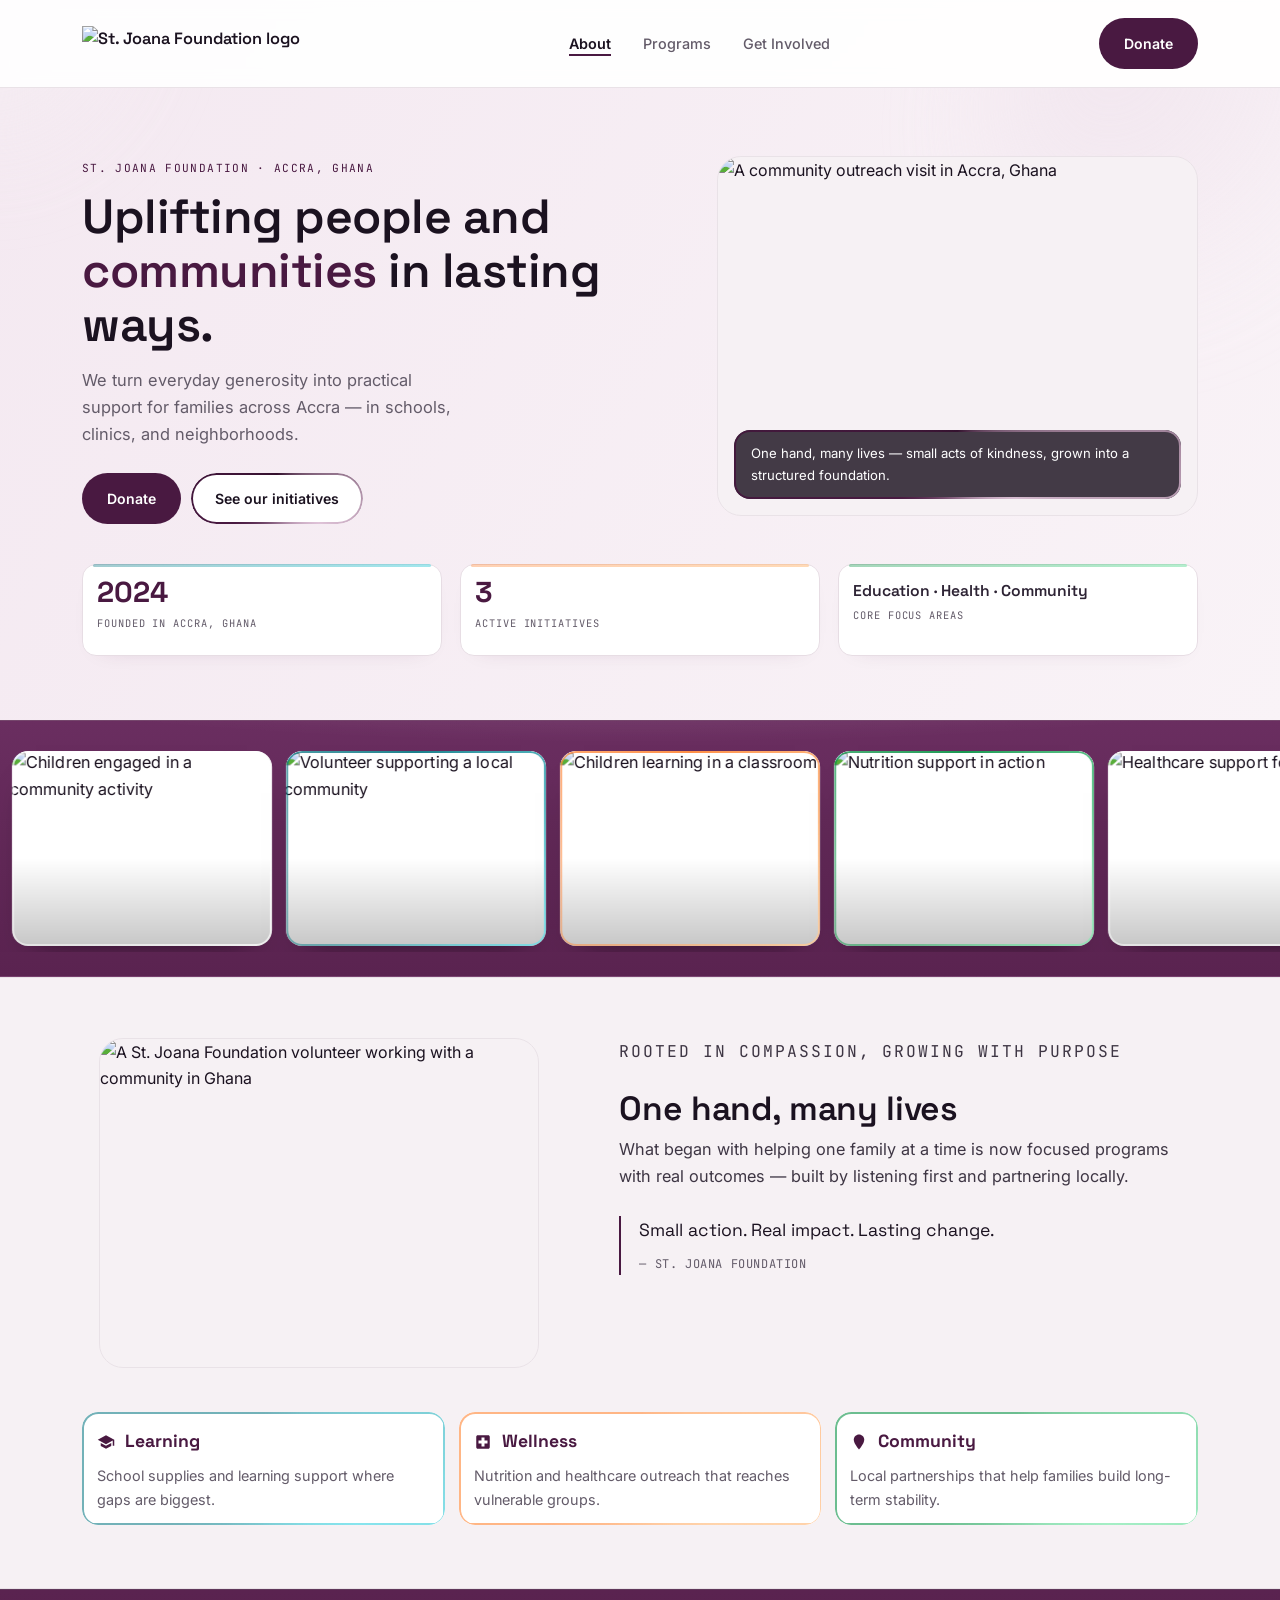
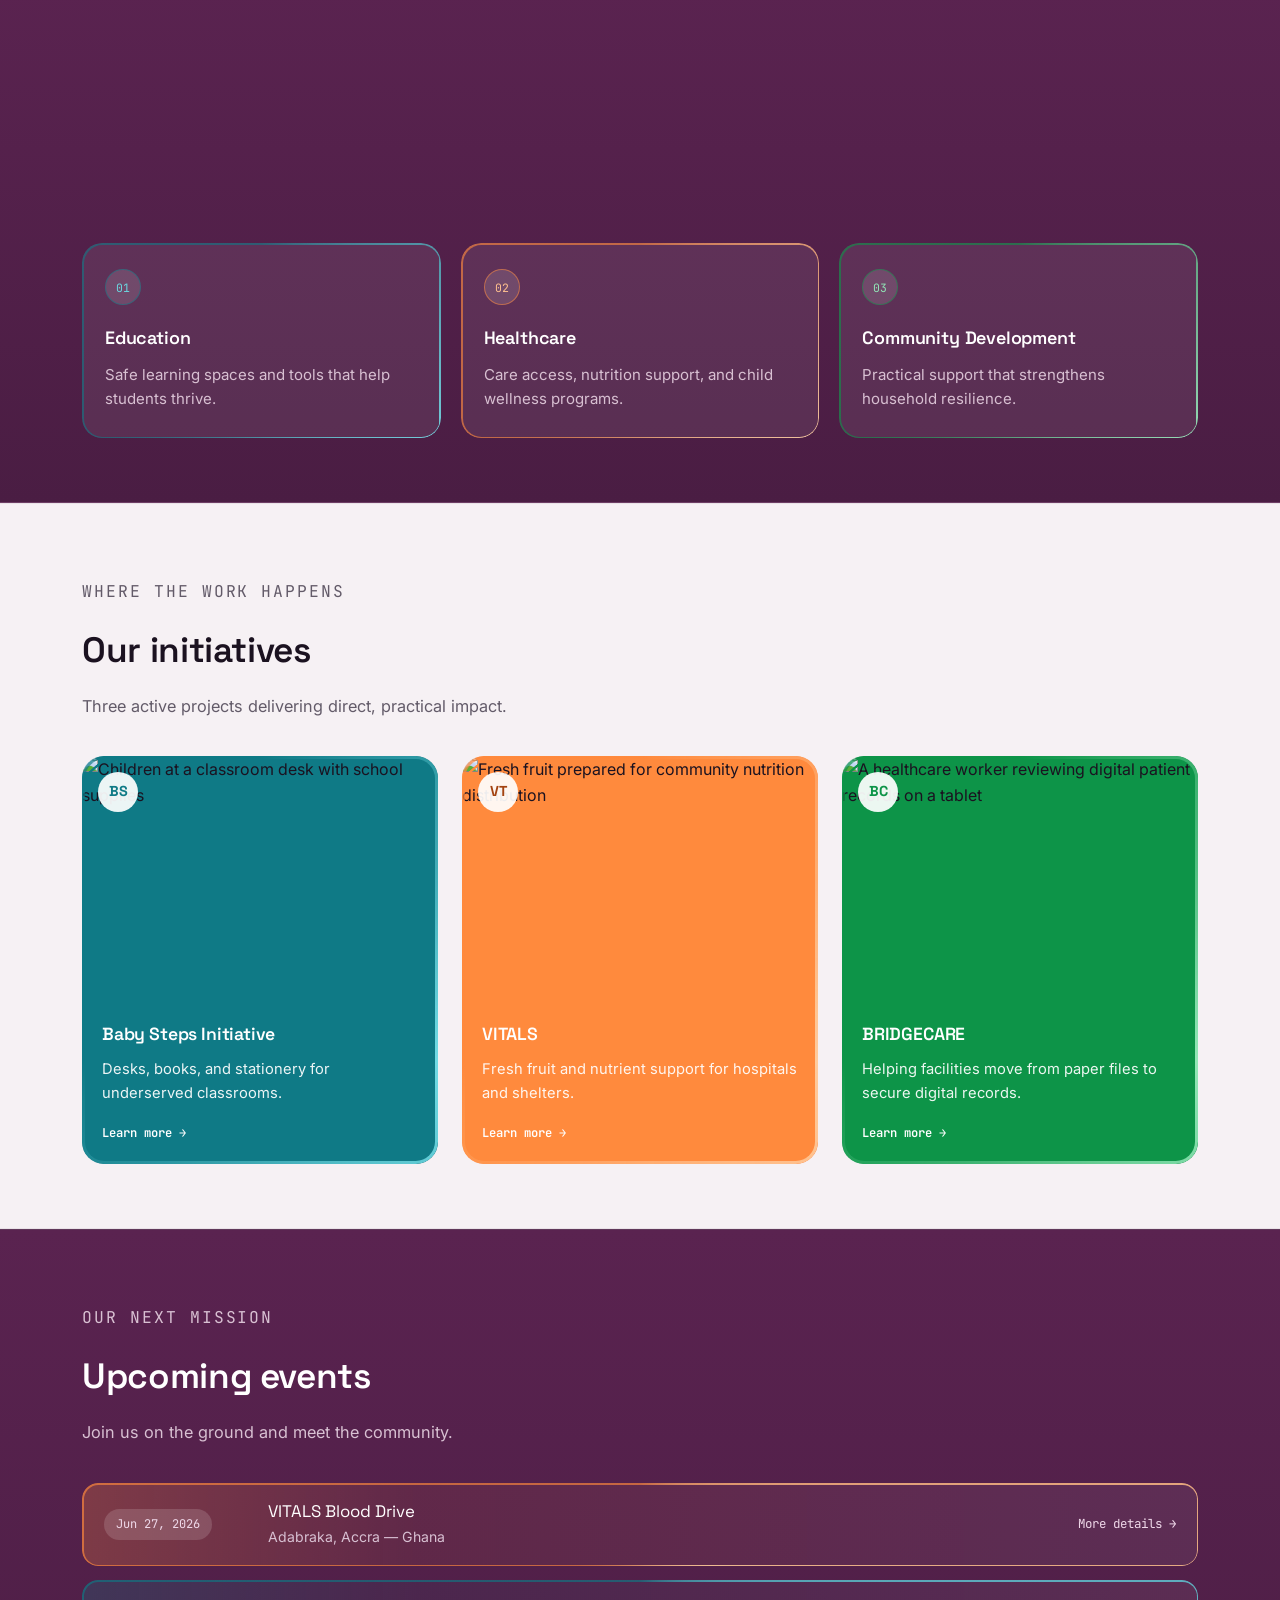
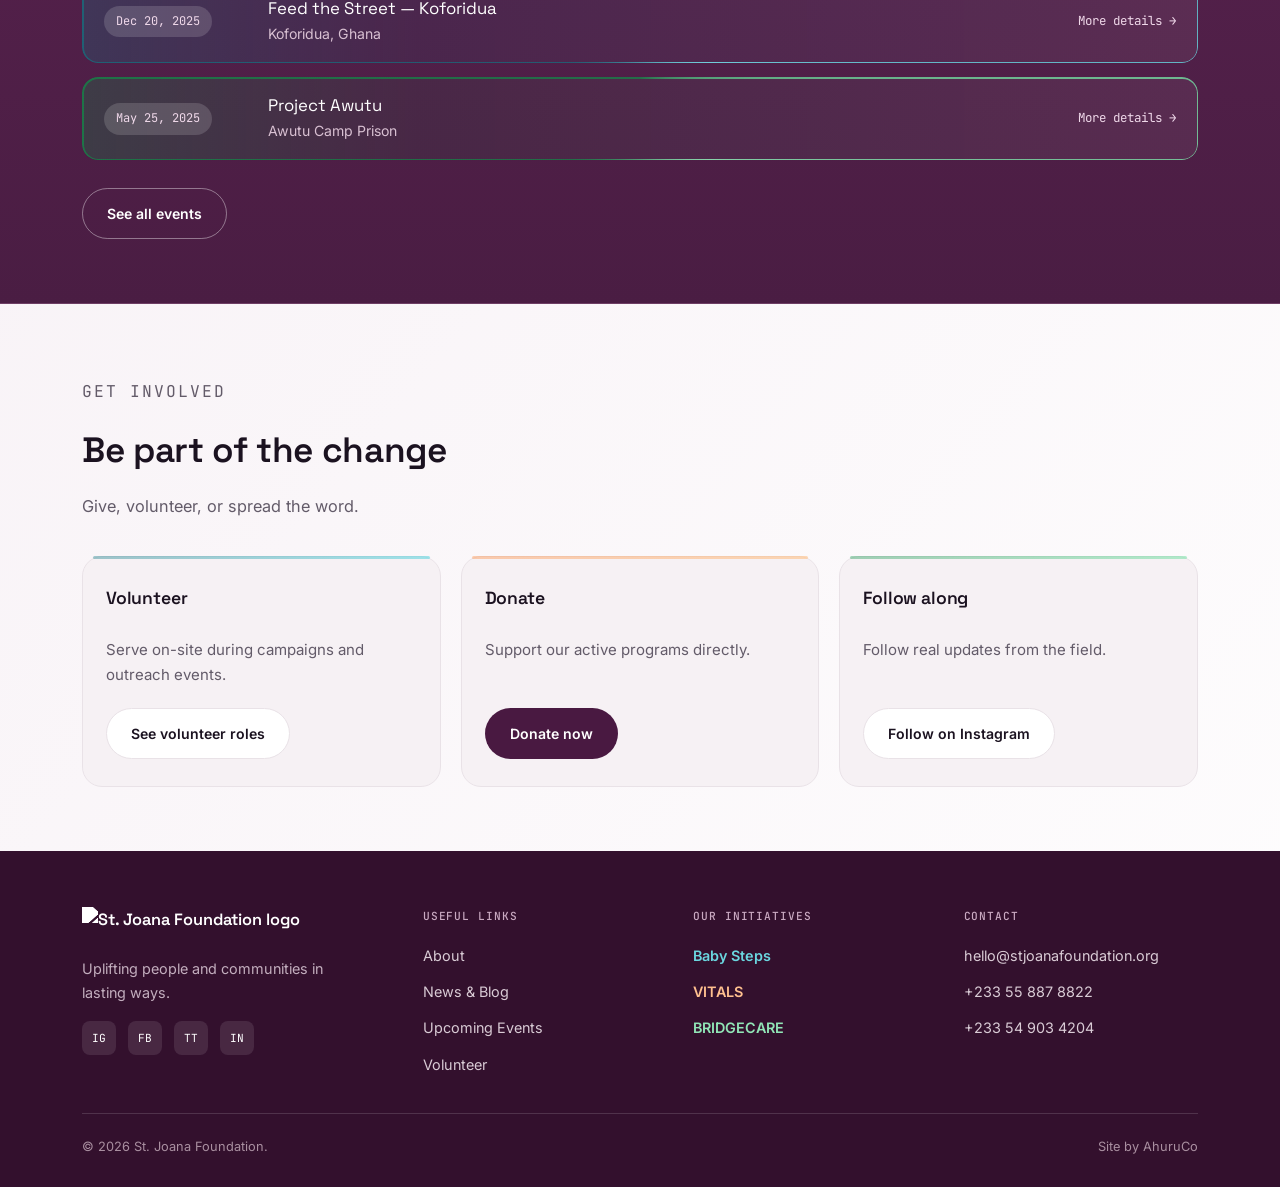
==== commit 2cd72678: "Add files via upload" ====
--- a/index.html
+++ b/index.html
@@ -6,7 +6,7 @@
 <title>St. Joana Foundation — Uplifting People and Communities in Lasting Ways</title>
 <link rel="preconnect" href="https://fonts.googleapis.com">
 <link rel="preconnect" href="https://fonts.gstatic.com" crossorigin>
-<link href="https://fonts.googleapis.com/css2?family=Playfair+Display:ital,wght@0,400;0,500;0,600;0,700;1,400&family=Cormorant+Garamond:ital,wght@0,400;0,500;0,600;0,700;1,400&display=swap" rel="stylesheet">
+<link href="https://fonts.googleapis.com/css2?family=Space+Grotesk:wght@400;500;600;700&family=Inter:wght@400;500;600&family=JetBrains+Mono:wght@400;500&display=swap" rel="stylesheet">
 <style>
   :root{
     --ink:#1B1220;
@@ -24,12 +24,14 @@
     --init-vitals:#ff8a3d;
     --init-bridge:#0d9448;
     --max:1180px;
-    --font-display:'Playfair Display', Georgia, 'Times New Roman', serif;
-    --font-body:'Cormorant Garamond', Georgia, 'Times New Roman', serif;
+    --ease-smooth:cubic-bezier(0.33, 1, 0.68, 1);
+    --ease-out-soft:cubic-bezier(0.16, 1, 0.3, 1);
+    --dur-reveal:1.05s;
   }
   *{box-sizing:border-box;}
   html{
     scroll-behavior:smooth;
+    overflow-x:hidden;
     background:linear-gradient(130deg, var(--plum-mist) 0%, var(--white) 36%, var(--plum-glow) 68%, var(--plum-deep-glow) 100%);
     background-size:300% 300%;
     animation:siteGradientShift 22s ease-in-out infinite;
@@ -38,10 +40,12 @@
     margin:0;
     background:transparent;
     color:var(--ink);
-    font-family:var(--font-body);
-    font-size:17px;
+    font-family:'Inter', sans-serif;
+    font-size:16px;
     line-height:1.65;
     -webkit-font-smoothing:antialiased;
+    overflow-x:hidden;
+    text-rendering:optimizeLegibility;
   }
   @keyframes siteGradientShift{
     0%{ background-position:0% 50%; }
@@ -49,16 +53,16 @@
     100%{ background-position:0% 50%; }
   }
   h1,h2,h3,h4{
-    font-family:var(--font-display);
+    font-family:'Space Grotesk', sans-serif;
     font-weight:600;
     margin:0;
-    letter-spacing:0.01em;
+    letter-spacing:-0.01em;
     color:var(--ink);
   }
   .eyebrow{
-    font-family:var(--font-display);
-    font-size:0.72rem;
-    letter-spacing:0.14em;
+    font-family:'JetBrains Mono', monospace;
+    font-size:0.7rem;
+    letter-spacing:0.12em;
     text-transform:uppercase;
     color:var(--plum);
   }
@@ -75,10 +79,10 @@
     backdrop-filter:blur(8px);
     border-bottom:1px solid var(--line);
   }
-  nav.wrap{ display:flex; align-items:center; justify-content:space-between; padding:18px 32px; }
+  nav.wrap{ display:flex; align-items:center; justify-content:space-between; padding:18px 32px; position:relative; }
   .brand{
     display:flex; align-items:center; gap:10px;
-    font-family:var(--font-display); font-weight:600; font-size:1.02rem;
+    font-family:'Space Grotesk', sans-serif; font-weight:600; font-size:1.02rem;
     text-decoration:none; color:var(--ink);
   }
   .brand-mark{
@@ -89,16 +93,17 @@
     flex:none;
   }
   nav ul{ list-style:none; display:flex; gap:32px; margin:0; padding:0; font-size:0.9rem; font-weight:500; }
-  nav ul a{text-decoration:none; color:var(--ink-soft); transition:color .15s;}
+  nav ul a{text-decoration:none; color:var(--ink-soft); transition:color .25s var(--ease-smooth);}
   nav ul a:hover{color:var(--ink);}
   nav ul a.active{color:var(--ink); font-weight:600;}
   .nav-links{display:flex; align-items:center; gap:22px;}
   .btn{
     display:inline-flex; align-items:center; justify-content:center; gap:8px;
     padding:13px 24px;
-    font-family:var(--font-body); font-weight:600; font-size:0.95rem;
+    font-family:'Inter',sans-serif; font-weight:600; font-size:0.88rem;
     border-radius:999px; text-decoration:none; border:1px solid transparent;
-    cursor:pointer; transition:all .15s ease;
+    cursor:pointer; transition:transform .32s var(--ease-smooth), box-shadow .32s var(--ease-smooth), background .25s ease, border-color .25s ease, color .25s ease;
+    min-height:44px;
   }
   .btn-primary{background:var(--plum); color:#fff;}
   .btn-primary:hover{background:var(--plum-dark);}
@@ -156,29 +161,44 @@
   }
   @keyframes initiativeBorderSpin{ to{ --accent-angle:360deg; } }
   .btn svg{width:14px; height:14px;}
-  .menu-toggle{display:none; background:none; border:none; font-size:1.5rem; cursor:pointer; color:var(--ink);}
+  .menu-toggle{display:none; background:none; border:none; font-size:1.5rem; cursor:pointer; color:var(--ink); padding:8px; min-width:44px; min-height:44px; border-radius:10px; transition:background .25s var(--ease-smooth);}
+  .menu-toggle:active{background:var(--tint);}
   @media (max-width:900px){
+    nav.wrap{
+      padding:14px 20px;
+      justify-content:flex-start;
+      align-items:center;
+    }
+    .menu-toggle{
+      display:flex;
+      align-items:center;
+      justify-content:center;
+      margin-left:auto;
+      flex-shrink:0;
+    }
+    .nav-links{display:none;}
     nav ul{
       position:absolute; top:100%; left:0; right:0;
       flex-direction:column; background:var(--white);
-      padding:20px 32px; border-bottom:1px solid var(--line);
-      display:none; gap:16px;
+      padding:18px 20px 22px; border-bottom:1px solid var(--line);
+      display:none; gap:14px; z-index:60;
+      box-shadow:0 14px 28px -18px rgba(27,18,32,0.28);
     }
     nav ul.open{display:flex;}
-    .nav-links > a.btn{display:none;}
-    .menu-toggle{display:block;}
+    nav ul a{display:block; padding:6px 0; font-size:1rem;}
+    .brand-mark{height:32px;}
   }
 
   /* ---- Hero ---- */
   .hero{ padding:60px 0 64px; }
   .hero-grid{ display:grid; grid-template-columns:1fr 0.85fr; gap:70px; align-items:center; }
-  @media (max-width:900px){ .hero-grid{grid-template-columns:1fr; gap:44px;} }
+  @media (max-width:900px){ .hero-grid{grid-template-columns:1fr; gap:32px;} }
   .hero h1{
-    font-size:clamp(2rem, 4vw, 3rem);
-    line-height:1.1;
+    font-size:clamp(1.85rem, 6vw, 3rem);
+    line-height:1.12;
   }
   .hero h1 .accent{ color:var(--plum); }
-  .hero p.lede{ margin-top:16px; font-size:1.03rem; max-width:38ch; color:var(--ink-soft); }
+  .hero p.lede{ margin-top:16px; font-size:clamp(0.98rem, 2.6vw, 1.03rem); max-width:38ch; color:var(--ink-soft); }
   .hero-ctas{display:flex; gap:10px; margin-top:24px; flex-wrap:wrap;}
 
   .hero-figure{
@@ -232,7 +252,7 @@
     border-radius:14px;
     padding:12px 14px 10px;
     box-shadow:0 8px 24px -20px rgba(73,25,65,0.28);
-    transition:transform .2s ease, box-shadow .2s ease, border-color .2s ease;
+    transition:transform .35s var(--ease-smooth), box-shadow .35s var(--ease-smooth), border-color .35s var(--ease-smooth);
   }
   .hero-stats > div:hover{
     transform:translateY(-3px);
@@ -240,14 +260,14 @@
     box-shadow:0 14px 30px -20px rgba(73,25,65,0.38);
   }
   .hero-stats .num{
-    font-family:var(--font-display);
+    font-family:'Space Grotesk',sans-serif;
     font-size:1.8rem;
     line-height:1.1;
     color:var(--plum);
     font-weight:700;
   }
   .hero-stats .lab{
-    font-family:var(--font-display);
+    font-family:'JetBrains Mono',monospace;
     font-size:0.65rem;
     text-transform:uppercase;
     letter-spacing:0.09em;
@@ -265,9 +285,12 @@
     .hero-stats{grid-template-columns:repeat(2, minmax(0, 1fr));}
   }
   @media (max-width:640px){
-    .hero-stats{grid-template-columns:1fr;}
-    .hero h1{font-size:2.45rem; line-height:1.12;}
-    .hero p.lede{font-size:1rem; max-width:34ch;}
+    .hero-stats{grid-template-columns:1fr; gap:10px;}
+    .hero p.lede{max-width:none;}
+    .hero-figure{width:100%; border-radius:18px;}
+    .hero-figure .tag{bottom:12px; left:12px; right:12px; padding:11px 13px; font-size:0.78rem; border-radius:13px;}
+    .hero-ctas{flex-direction:column; align-items:stretch;}
+    .hero-ctas .btn{width:100%; justify-content:center;}
   }
 
   /* ---- Gallery loop (below hero) ---- */
@@ -298,6 +321,8 @@
     padding-inline:12px;
     animation:galleryLoopRight 34s linear infinite;
     will-change:transform;
+    transform:translate3d(0,0,0);
+    backface-visibility:hidden;
   }
   .gallery-card{
     position:relative;
@@ -324,8 +349,8 @@
     transform:scale(1.02);
   }
   @keyframes galleryLoopRight{
-    from{ transform:translateX(-50%); }
-    to{ transform:translateX(0%); }
+    from{ transform:translate3d(-50%, 0, 0); }
+    to{ transform:translate3d(0%, 0, 0); }
   }
 
   /* ---- Section basics ---- */
@@ -419,7 +444,7 @@
   }
 
   .section-head{max-width:620px; margin-bottom:52px;}
-  .section-head h2{font-size:clamp(1.7rem,2.8vw,2.2rem); margin-top:10px;}
+  .section-head h2{font-size:clamp(1.55rem, 4.5vw, 2.2rem); margin-top:10px;}
   .section-head p{margin-top:14px; color:var(--ink-soft); font-size:1.02rem;}
   .section-head.compact{max-width:520px; margin-bottom:36px;}
 
@@ -472,7 +497,7 @@
   }
   .impact-item .top svg{width:18px; height:18px;}
   .impact-item strong{
-    font-family:var(--font-display);
+    font-family:'Space Grotesk',sans-serif;
     font-size:1.1rem;
   }
   .impact-item p{
@@ -500,10 +525,10 @@
   .about-copy p:last-child{margin-bottom:0;}
   blockquote{
     margin:26px 0 0; padding-left:18px; border-left:2px solid var(--plum);
-    font-family:var(--font-display); font-size:1.1rem; color:var(--ink);
+    font-family:'Space Grotesk',sans-serif; font-size:1.1rem; color:var(--ink);
   }
   blockquote cite{
-    display:block; margin-top:10px; font-family:var(--font-display);
+    display:block; margin-top:10px; font-family:'JetBrains Mono',monospace;
     font-style:normal; font-size:0.75rem; text-transform:uppercase; letter-spacing:0.05em; color:var(--ink-soft);
   }
 
@@ -514,7 +539,7 @@
   .pillar-card .num{
     width:36px; height:36px; border-radius:50%; background:var(--white); border:1px solid var(--line);
     display:flex; align-items:center; justify-content:center;
-    font-family:var(--font-display); font-size:0.72rem; color:var(--plum); margin-bottom:18px;
+    font-family:'JetBrains Mono',monospace; font-size:0.72rem; color:var(--plum); margin-bottom:18px;
   }
   .pillar-card h3{font-size:1.12rem; margin-bottom:10px;}
   .pillar-card p{font-size:0.94rem; color:var(--ink-soft); margin:0;}
@@ -532,12 +557,12 @@
   .init-mark{
     position:absolute; top:16px; left:16px;
     width:40px; height:40px; border-radius:50%; background:rgba(255,255,255,0.92); color:var(--plum);
-    display:flex; align-items:center; justify-content:center; font-family:var(--font-display); font-weight:700; font-size:0.9rem;
+    display:flex; align-items:center; justify-content:center; font-family:'Space Grotesk',sans-serif; font-weight:700; font-size:0.9rem;
   }
   .init-body{padding:19px 20px 21px; flex:1; display:flex; flex-direction:column;}
   .init-body h3{font-size:1.1rem; margin-bottom:8px;}
   .init-body p{font-size:0.92rem; color:var(--ink-soft); margin:0 0 18px; flex:1;}
-  .init-link{font-family:var(--font-display); font-size:0.76rem; color:var(--plum); text-decoration:none; display:inline-flex; align-items:center; gap:6px;}
+  .init-link{font-family:'JetBrains Mono',monospace; font-size:0.76rem; color:var(--plum); text-decoration:none; display:inline-flex; align-items:center; gap:6px;}
   .init-card--orange .init-body h3{ color:#ffffff; }
   .init-card--orange .init-body p{ color:rgba(255,255,255,0.92); }
   .init-card--orange .init-link{ color:#ffffff; font-weight:600; }
@@ -753,14 +778,14 @@
     display:grid; grid-template-columns:140px 1fr auto; gap:24px; align-items:center;
     padding:18px 22px; background:var(--tint); border:1px solid var(--line); border-radius:16px;
   }
-  @media (max-width:640px){ .event-row{grid-template-columns:1fr; gap:6px; padding:20px 22px;} }
+  @media (max-width:640px){ .event-row{grid-template-columns:1fr; gap:8px; padding:16px 18px;} .event-row .link{display:inline-flex; margin-top:4px;} }
   .event-row .date{
-    font-family:var(--font-display); font-size:0.75rem; color:var(--plum);
+    font-family:'JetBrains Mono',monospace; font-size:0.75rem; color:var(--plum);
     background:var(--plum-tint); border-radius:999px; padding:6px 12px; display:inline-block; width:fit-content;
   }
-  .event-row .name{font-family:var(--font-display); font-size:1.05rem;}
+  .event-row .name{font-family:'Space Grotesk',sans-serif; font-size:1.05rem;}
   .event-row .place{font-size:0.88rem; color:var(--ink-soft); margin-top:2px;}
-  .event-row .link{font-family:var(--font-display); font-size:0.78rem; color:var(--plum); text-decoration:none; white-space:nowrap;}
+  .event-row .link{font-family:'JetBrains Mono',monospace; font-size:0.78rem; color:var(--plum); text-decoration:none; white-space:nowrap;}
   .event-row .name{line-height:1.3;}
 
   /* ---- Get involved ---- */
@@ -786,8 +811,9 @@
   footer .brand{color:#fff;}
   footer .brand-mark{filter:brightness(0) invert(1);}
   .footer-grid{display:grid; grid-template-columns:1.3fr 1fr 1fr 1fr; gap:36px; padding-bottom:36px; border-bottom:1px solid rgba(255,255,255,0.14);}
-  @media (max-width:760px){ .footer-grid{grid-template-columns:1fr 1fr; row-gap:32px;} }
-  footer h4{font-family:var(--font-display); font-size:0.7rem; text-transform:uppercase; letter-spacing:0.08em; color:#C9A9C1; margin-bottom:16px; font-weight:500;}
+  @media (max-width:760px){ .footer-grid{grid-template-columns:1fr; row-gap:28px;} }
+  @media (max-width:480px){ .foot-bottom{flex-direction:column; align-items:flex-start; gap:6px;} }
+  footer h4{font-family:'JetBrains Mono',monospace; font-size:0.7rem; text-transform:uppercase; letter-spacing:0.08em; color:#C9A9C1; margin-bottom:16px; font-weight:500;}
   footer ul{list-style:none; margin:0; padding:0; display:flex; flex-direction:column; gap:10px;}
   footer ul a{text-decoration:none; color:#D9CBD5; font-size:0.9rem;}
   footer ul a:hover{color:#fff;}
@@ -795,7 +821,7 @@
   .social-row{display:flex; gap:12px; margin-top:16px;}
   .social-row a{
     width:34px; height:34px; border-radius:8px; background:rgba(255,255,255,0.1);
-    display:flex; align-items:center; justify-content:center; font-family:var(--font-display); font-size:0.7rem;
+    display:flex; align-items:center; justify-content:center; font-family:'JetBrains Mono',monospace; font-size:0.7rem;
     text-decoration:none; color:#fff;
   }
   .social-row a:hover{background:rgba(255,255,255,0.2);}
@@ -843,79 +869,74 @@
   /* ---- Scroll reveal ---- */
   .reveal{
     opacity:0;
-    transform:translateY(56px) scale(0.97) rotateX(10deg);
-    transform-origin:50% 0%;
-    filter:blur(3px);
+    transform:translate3d(0, 32px, 0);
     transition:
-      opacity .8s cubic-bezier(.22,1,.36,1),
-      transform .8s cubic-bezier(.22,1,.36,1),
-      filter .8s cubic-bezier(.22,1,.36,1);
-    will-change:transform, opacity, filter;
+      opacity var(--dur-reveal) var(--ease-out-soft),
+      transform var(--dur-reveal) var(--ease-out-soft);
+    will-change:transform, opacity;
     backface-visibility:hidden;
     -webkit-backface-visibility:hidden;
   }
   .reveal.in-view{
     opacity:1;
-    transform:translateY(0) scale(1) rotateX(0deg);
-    filter:blur(0);
+    transform:translate3d(0, 0, 0);
   }
   .reveal.fall-left{
-    transform:translate3d(-72px,52px,0) scale(0.97) rotateX(8deg) rotateY(-7deg);
-    transform-origin:10% 0%;
+    transform:translate3d(-36px, 24px, 0);
   }
   .reveal.fall-right{
-    transform:translate3d(72px,52px,0) scale(0.97) rotateX(8deg) rotateY(7deg);
-    transform-origin:90% 0%;
+    transform:translate3d(36px, 24px, 0);
   }
   .reveal.fall-left.in-view,
   .reveal.fall-right.in-view{
-    transform:translate3d(0,0,0) scale(1) rotateX(0deg) rotateY(0deg);
+    transform:translate3d(0, 0, 0);
   }
   .reveal.out-up{
     opacity:0;
-    transform:translateY(-46px) scale(0.97) rotateX(-8deg);
-    filter:blur(3px);
+    transform:translate3d(0, -24px, 0);
+    transition-duration:.65s;
   }
   .reveal.out-down{
     opacity:0;
-    transform:translateY(56px) scale(0.97) rotateX(10deg);
-    filter:blur(3px);
+    transform:translate3d(0, 28px, 0);
+    transition-duration:.65s;
   }
   .pillars-grid.reveal > *, .initiatives-grid.reveal > *, .involve-grid.reveal > *, .events-list.reveal > *{
     opacity:0;
-    transform:translateY(32px) scale(0.985);
-    transition:opacity .72s cubic-bezier(.22,1,.36,1), transform .72s cubic-bezier(.22,1,.36,1);
+    transform:translate3d(0, 22px, 0);
+    transition:opacity .9s var(--ease-out-soft), transform .9s var(--ease-out-soft);
   }
   .fall-sides.reveal > *{
     opacity:0;
-    transition:opacity .72s cubic-bezier(.22,1,.36,1), transform .72s cubic-bezier(.22,1,.36,1);
+    transition:opacity .9s var(--ease-out-soft), transform .9s var(--ease-out-soft);
   }
   .fall-sides.reveal > *:nth-child(odd){
-    transform:translate3d(-30px,34px,0) scale(0.985) rotateY(-4deg);
+    transform:translate3d(-18px, 20px, 0);
   }
   .fall-sides.reveal > *:nth-child(even){
-    transform:translate3d(30px,34px,0) scale(0.985) rotateY(4deg);
+    transform:translate3d(18px, 20px, 0);
   }
   .pillars-grid.reveal.in-view > *, .initiatives-grid.reveal.in-view > *, .involve-grid.reveal.in-view > *, .events-list.reveal.in-view > *,
   .fall-sides.reveal.in-view > *{
-    opacity:1; transform:translate3d(0,0,0) scale(1) rotateY(0deg);
-  }
-  .fall-sides.reveal > *:nth-child(1){ transition-delay:.05s; }
+    opacity:1;
+    transform:translate3d(0, 0, 0);
+  }
+  .fall-sides.reveal > *:nth-child(1){ transition-delay:.06s; }
   .fall-sides.reveal > *:nth-child(2){ transition-delay:.14s; }
-  .fall-sides.reveal > *:nth-child(3){ transition-delay:.23s; }
-  .pillars-grid.reveal > *:nth-child(1), .initiatives-grid.reveal > *:nth-child(1), .involve-grid.reveal > *:nth-child(1), .events-list.reveal > *:nth-child(1){ transition-delay:.05s; }
+  .fall-sides.reveal > *:nth-child(3){ transition-delay:.22s; }
+  .pillars-grid.reveal > *:nth-child(1), .initiatives-grid.reveal > *:nth-child(1), .involve-grid.reveal > *:nth-child(1), .events-list.reveal > *:nth-child(1){ transition-delay:.06s; }
   .pillars-grid.reveal > *:nth-child(2), .initiatives-grid.reveal > *:nth-child(2), .involve-grid.reveal > *:nth-child(2), .events-list.reveal > *:nth-child(2){ transition-delay:.14s; }
-  .pillars-grid.reveal > *:nth-child(3), .initiatives-grid.reveal > *:nth-child(3), .involve-grid.reveal > *:nth-child(3), .events-list.reveal > *:nth-child(3){ transition-delay:.23s; }
+  .pillars-grid.reveal > *:nth-child(3), .initiatives-grid.reveal > *:nth-child(3), .involve-grid.reveal > *:nth-child(3), .events-list.reveal > *:nth-child(3){ transition-delay:.22s; }
 
   /* ---- Hover lift / zoom ---- */
-  .pillar-card, .init-card, .involve-card, .event-row{ transition:transform .25s ease, box-shadow .25s ease, border-color .25s ease; }
+  .pillar-card, .init-card, .involve-card, .event-row{ transition:transform .35s var(--ease-smooth), box-shadow .35s var(--ease-smooth), border-color .35s var(--ease-smooth); }
   .pillar-card:hover, .involve-card:hover{ transform:translateY(-4px); box-shadow:0 16px 32px -20px rgba(73,25,65,0.35); border-color:var(--plum-tint); }
   .init-card:hover{ transform:translateY(-6px); box-shadow:0 20px 40px -20px rgba(73,25,65,0.35); }
   .event-row:hover{ transform:translateX(4px); border-color:var(--plum-tint); }
-  .init-photo img, .about-figure img, .hero-figure img{ transition:transform .5s ease; }
-  .init-card:hover .init-photo img{ transform:scale(1.06); }
-  .about-figure:hover img, .hero-figure:hover img{ transform:scale(1.04); }
-  .btn{ transition:all .2s ease; }
+  .init-photo img, .about-figure img, .hero-figure img{ transition:transform .55s var(--ease-smooth); }
+  .init-card:hover .init-photo img{ transform:scale(1.05); }
+  .about-figure:hover img, .hero-figure:hover img{ transform:scale(1.03); }
+  .btn{ transition:transform .32s var(--ease-smooth), box-shadow .32s var(--ease-smooth), background .25s ease, border-color .25s ease, color .25s ease; }
   .btn-primary:hover{ transform:translateY(-2px); box-shadow:0 10px 20px -8px rgba(73,25,65,0.5); }
   .btn-ghost:hover{ transform:translateY(-2px); }
 
@@ -923,7 +944,7 @@
   nav ul a{ position:relative; }
   nav ul a::after{
     content:''; position:absolute; left:0; bottom:-4px; width:0; height:2px; background:var(--plum);
-    transition:width .2s ease;
+    transition:width .3s var(--ease-smooth);
   }
   nav ul a:hover::after, nav ul a.active::after{ width:100%; }
 
@@ -932,7 +953,7 @@
   @keyframes rise{ from{ opacity:0; transform:translateY(16px);} to{ opacity:1; transform:translateY(0);} }
 
   /* ---- Init mark pulse ---- */
-  .init-mark{ transition:transform .25s ease; }
+  .init-mark{ transition:transform .35s var(--ease-smooth); }
   .init-card:hover .init-mark{ transform:scale(1.1); }
 
   @keyframes softFadePulse{
@@ -941,6 +962,21 @@
   }
 
   /* ---- Mobile: tighter sections + smaller cards ---- */
+  @media (max-width:768px){
+    .reveal.fall-left,
+    .reveal.fall-right{
+      transform:translate3d(0, 20px, 0);
+    }
+    .fall-sides.reveal > *:nth-child(odd),
+    .fall-sides.reveal > *:nth-child(even){
+      transform:translate3d(0, 16px, 0);
+    }
+    .pillar-card:hover, .init-card:hover, .involve-card:hover, .event-row:hover{
+      transform:none;
+      box-shadow:none;
+    }
+    .hero .blob{display:none;}
+  }
   @media (max-width:640px){
     section{padding:36px 0 40px;}
     .hero{padding:36px 0 40px;}
@@ -983,8 +1019,11 @@
     .involve-card p{font-size:0.88rem; margin-bottom:14px;}
 
     .about-grid{gap:28px;}
-    .hero-figure, .about-figure{width:min(100%, 300px);}
-    .btn{padding:11px 20px; font-size:0.84rem;}
+    .about-figure{width:100%; border-radius:18px;}
+    .about-copy p{font-size:0.98rem;}
+    .hero-figure, .about-figure{width:100%;}
+    .btn{padding:12px 20px; font-size:0.88rem;}
+    img{height:auto;}
   }
 </style>
 </head>
@@ -1289,6 +1328,8 @@
 <script>
   // Scroll reveal
   const revealEls = document.querySelectorAll('.reveal');
+  const prefersReducedMotion = window.matchMedia('(prefers-reduced-motion: reduce)').matches;
+  const isMobileReveal = window.matchMedia('(max-width: 768px)').matches;
   let lastScrollY = window.scrollY;
   let scrollDir = 'down';
   window.addEventListener('scroll', ()=>{
@@ -1297,9 +1338,11 @@
     lastScrollY = y;
   }, { passive:true });
 
-  if('IntersectionObserver' in window){
-    const ENTER_RATIO = 0.22;
-    const EXIT_RATIO = 0.08;
+  if(prefersReducedMotion){
+    revealEls.forEach(el=>el.classList.add('in-view'));
+  } else if('IntersectionObserver' in window){
+    const ENTER_RATIO = isMobileReveal ? 0.12 : 0.18;
+    const EXIT_RATIO = 0.05;
 
     const io = new IntersectionObserver((entries)=>{
       entries.forEach(entry=>{
@@ -1307,15 +1350,15 @@
         const ratio = entry.intersectionRatio || 0;
         const isVisible = el.dataset.revealVisible === '1';
 
-        // Hysteresis prevents rapid flicker at section boundaries.
         if(!isVisible && ratio >= ENTER_RATIO){
           el.dataset.revealVisible = '1';
           el.classList.remove('out-up', 'out-down');
           el.classList.add('in-view');
+          if(isMobileReveal){ io.unobserve(el); }
           return;
         }
 
-        if(isVisible && ratio <= EXIT_RATIO){
+        if(!isMobileReveal && isVisible && ratio <= EXIT_RATIO){
           el.dataset.revealVisible = '0';
           el.classList.remove('in-view');
           el.classList.remove('out-up', 'out-down');
@@ -1323,8 +1366,8 @@
         }
       });
     }, {
-      threshold:[0, 0.08, 0.15, 0.22, 0.35, 0.5],
-      rootMargin:'-4% 0px -16% 0px'
+      threshold:[0, 0.05, 0.12, 0.18, 0.28, 0.4],
+      rootMargin: isMobileReveal ? '0px 0px -8% 0px' : '-2% 0px -12% 0px'
     });
     revealEls.forEach(el=>{
       el.dataset.revealVisible = '0';
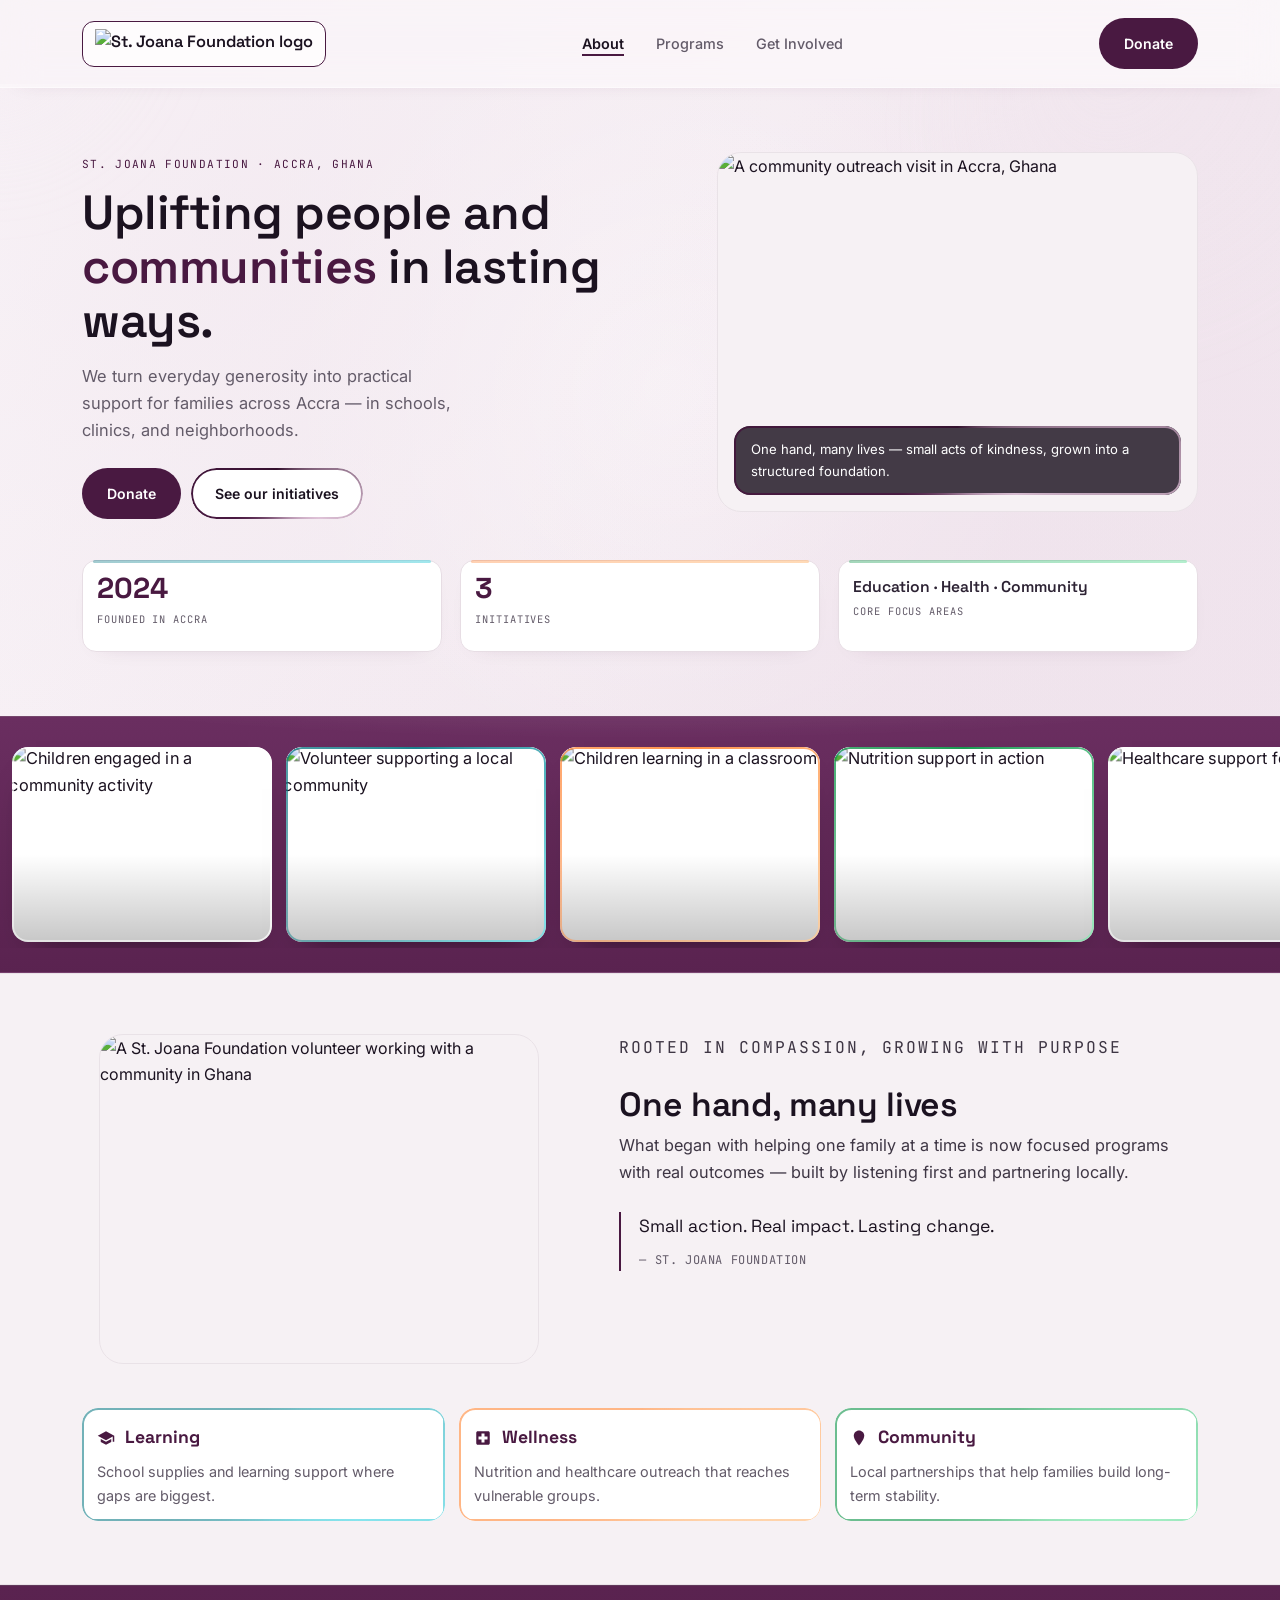
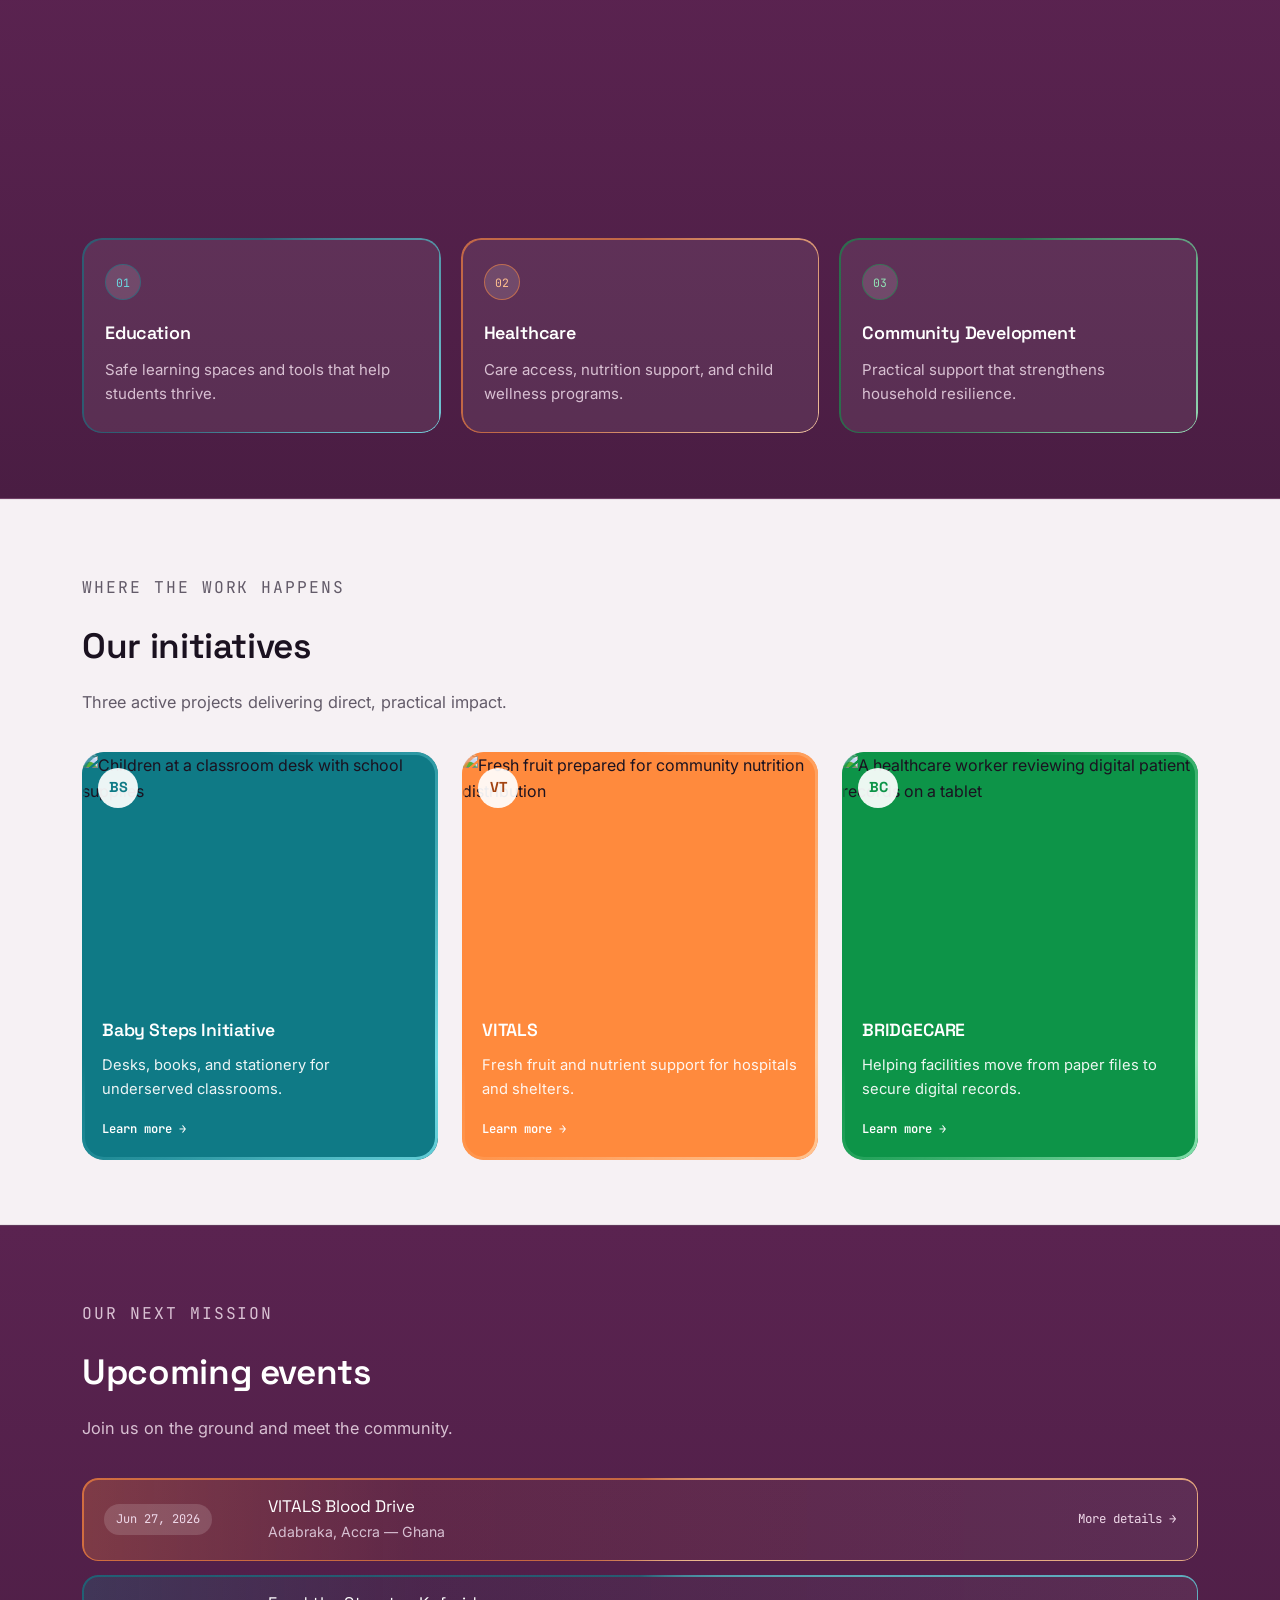
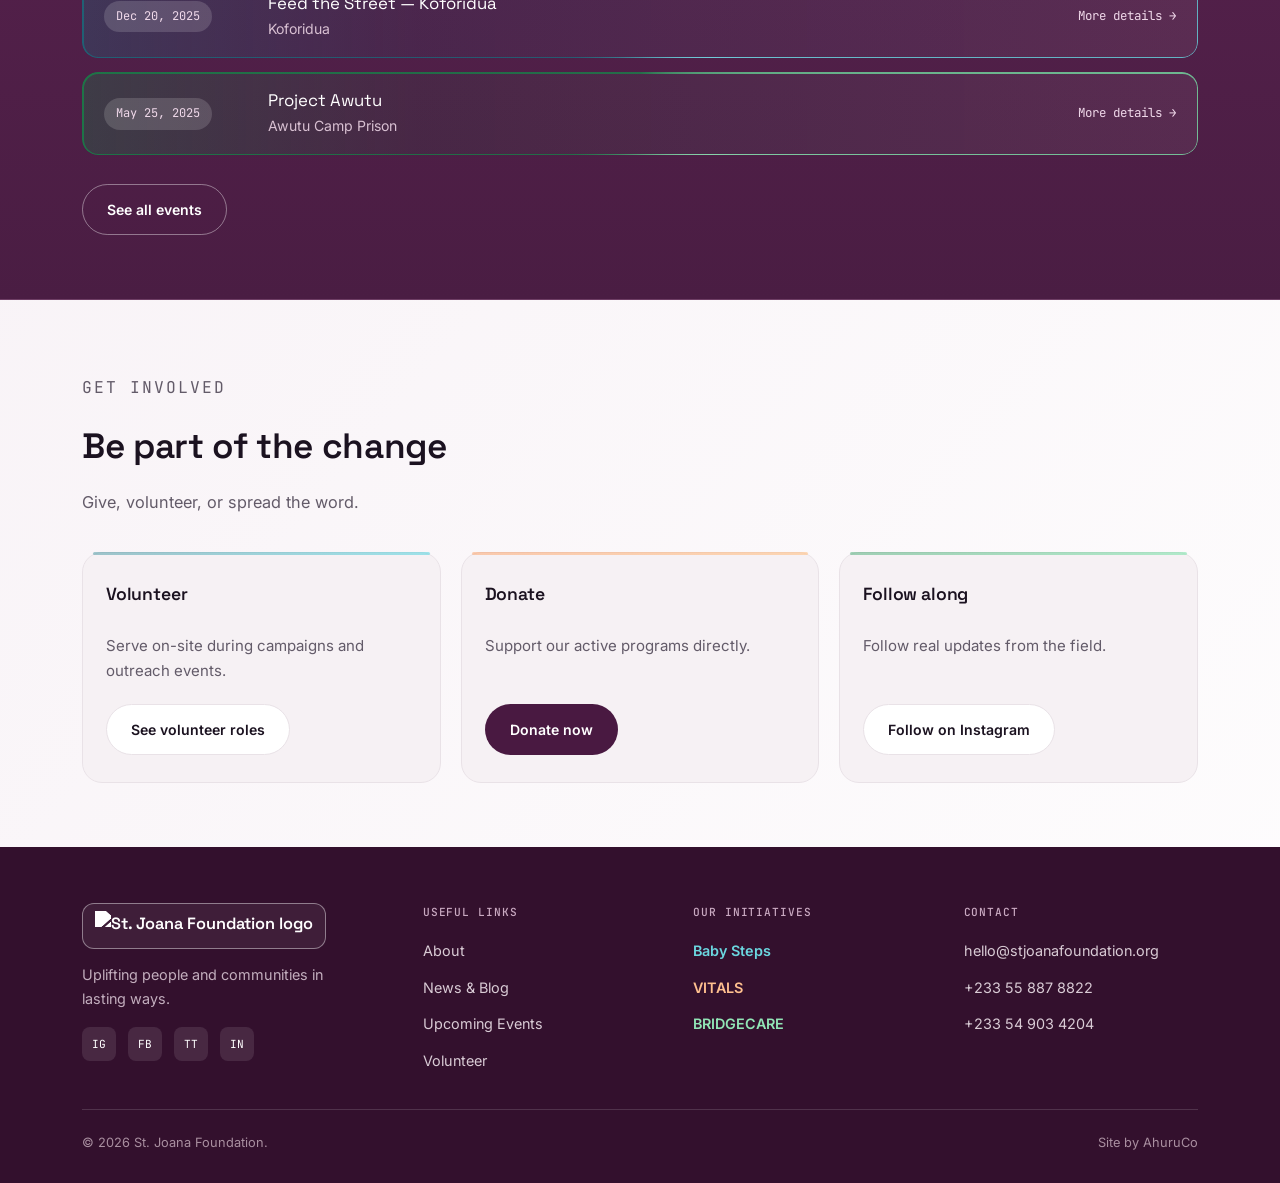
==== commit eb59b23c: "Add files via upload" ====
--- a/index.html
+++ b/index.html
@@ -27,6 +27,7 @@
     --ease-smooth:cubic-bezier(0.33, 1, 0.68, 1);
     --ease-out-soft:cubic-bezier(0.16, 1, 0.3, 1);
     --dur-reveal:1.05s;
+    --header-h:84px;
   }
   *{box-sizing:border-box;}
   html{
@@ -46,6 +47,7 @@
     -webkit-font-smoothing:antialiased;
     overflow-x:hidden;
     text-rendering:optimizeLegibility;
+    padding-top:var(--header-h);
   }
   @keyframes siteGradientShift{
     0%{ background-position:0% 50%; }
@@ -70,14 +72,29 @@
   img{max-width:100%; display:block;}
   .wrap{max-width:var(--max); margin:0 auto; padding:0 32px;}
   @media (max-width:640px){ .wrap{padding:0 20px;} }
+
+  /* Mobile text variants */
+  .mobile-only{display:none;}
+  @media (max-width:640px){
+    .desktop-only{display:none !important;}
+    .mobile-only{display:block;}
+    .mobile-only-inline{display:inline !important;}
+    .mobile-hide{display:none !important;}
+  }
   :focus-visible{ outline: 2px solid var(--plum); outline-offset: 3px; }
 
   /* ---- Nav ---- */
   header{
-    position:sticky; top:0; z-index:50;
-    background:rgba(255,255,255,0.92);
-    backdrop-filter:blur(8px);
-    border-bottom:1px solid var(--line);
+    position:fixed;
+    top:0;
+    left:0;
+    right:0;
+    z-index:100;
+    background:rgba(255,255,255,0.52);
+    backdrop-filter:blur(18px) saturate(1.2);
+    -webkit-backdrop-filter:blur(18px) saturate(1.2);
+    border-bottom:1px solid rgba(255,255,255,0.45);
+    box-shadow:0 8px 24px -20px rgba(73,25,65,0.22);
   }
   nav.wrap{ display:flex; align-items:center; justify-content:space-between; padding:18px 32px; position:relative; }
   .brand{
@@ -87,10 +104,14 @@
   }
   .brand-mark{
     width:auto;
-    height:36px;
+    height:46px;
     display:block;
     object-fit:contain;
     flex:none;
+    padding:7px 12px;
+    border:1.5px solid var(--plum);
+    border-radius:12px;
+    background:rgba(255,255,255,0.72);
   }
   nav ul{ list-style:none; display:flex; gap:32px; margin:0; padding:0; font-size:0.9rem; font-weight:500; }
   nav ul a{text-decoration:none; color:var(--ink-soft); transition:color .25s var(--ease-smooth);}
@@ -164,6 +185,7 @@
   .menu-toggle{display:none; background:none; border:none; font-size:1.5rem; cursor:pointer; color:var(--ink); padding:8px; min-width:44px; min-height:44px; border-radius:10px; transition:background .25s var(--ease-smooth);}
   .menu-toggle:active{background:var(--tint);}
   @media (max-width:900px){
+    :root{--header-h:74px;}
     nav.wrap{
       padding:14px 20px;
       justify-content:flex-start;
@@ -179,14 +201,17 @@
     .nav-links{display:none;}
     nav ul{
       position:absolute; top:100%; left:0; right:0;
-      flex-direction:column; background:var(--white);
-      padding:18px 20px 22px; border-bottom:1px solid var(--line);
+      flex-direction:column;
+      background:rgba(255,255,255,0.72);
+      backdrop-filter:blur(18px) saturate(1.2);
+      -webkit-backdrop-filter:blur(18px) saturate(1.2);
+      padding:18px 20px 22px; border-bottom:1px solid rgba(255,255,255,0.45);
       display:none; gap:14px; z-index:60;
       box-shadow:0 14px 28px -18px rgba(27,18,32,0.28);
     }
     nav ul.open{display:flex;}
     nav ul a{display:block; padding:6px 0; font-size:1rem;}
-    .brand-mark{height:32px;}
+    .brand-mark{height:40px; padding:6px 10px; border-radius:10px;}
   }
 
   /* ---- Hero ---- */
@@ -285,10 +310,8 @@
     .hero-stats{grid-template-columns:repeat(2, minmax(0, 1fr));}
   }
   @media (max-width:640px){
-    .hero-stats{grid-template-columns:1fr; gap:10px;}
     .hero p.lede{max-width:none;}
     .hero-figure{width:100%; border-radius:18px;}
-    .hero-figure .tag{bottom:12px; left:12px; right:12px; padding:11px 13px; font-size:0.78rem; border-radius:13px;}
     .hero-ctas{flex-direction:column; align-items:stretch;}
     .hero-ctas .btn{width:100%; justify-content:center;}
   }
@@ -809,7 +832,11 @@
   /* ---- Footer ---- */
   footer{background:var(--plum-dark); color:#D9CBD5; padding:56px 0 30px;}
   footer .brand{color:#fff;}
-  footer .brand-mark{filter:brightness(0) invert(1);}
+  footer .brand-mark{
+    filter:brightness(0) invert(1);
+    border-color:rgba(255,255,255,0.42);
+    background:rgba(255,255,255,0.06);
+  }
   .footer-grid{display:grid; grid-template-columns:1.3fr 1fr 1fr 1fr; gap:36px; padding-bottom:36px; border-bottom:1px solid rgba(255,255,255,0.14);}
   @media (max-width:760px){ .footer-grid{grid-template-columns:1fr; row-gap:28px;} }
   @media (max-width:480px){ .foot-bottom{flex-direction:column; align-items:flex-start; gap:6px;} }
@@ -844,23 +871,58 @@
     position:relative;
     overflow:hidden;
     isolation:isolate;
+    background:var(--plum-mist);
   }
   .hero::before{
     content:"";
     position:absolute;
     inset:0;
     z-index:0;
-    background:linear-gradient(120deg, #f4e9f1 0%, #f9f3f7 36%, #e9d4e5 68%, #f7eef4 100%);
-    background-size:280% 280%;
-    animation:heroGradientShift 16s ease-in-out infinite;
+    background:linear-gradient(
+      125deg,
+      #faf6f9 0%,
+      #f1e6ee 22%,
+      #efe2ec 44%,
+      #f7eef4 66%,
+      #f3e8f0 84%,
+      #faf6f9 100%
+    );
+    background-size:320% 320%;
+    animation:heroGradientShift 6s ease-in-out infinite;
+  }
+  .hero::after{
+    content:"";
+    position:absolute;
+    inset:0;
+    z-index:0;
+    background:
+      radial-gradient(circle at 18% 22%, rgba(241,230,238,0.55), transparent 48%),
+      radial-gradient(circle at 82% 78%, rgba(239,226,236,0.5), transparent 46%),
+      radial-gradient(circle at 52% 48%, rgba(255,255,255,0.45), transparent 52%);
+    animation:heroGlowShift 7s ease-in-out infinite alternate;
+    pointer-events:none;
   }
   @keyframes heroGradientShift{
     0%{ background-position:0% 50%; }
     50%{ background-position:100% 50%; }
     100%{ background-position:0% 50%; }
   }
-  .hero .blob{ width:420px; height:420px; top:-160px; right:-120px; }
-  .hero .blob.b2{ width:260px; height:260px; left:-100px; bottom:-80px; background:radial-gradient(circle at 30% 30%, var(--tint), transparent 70%); animation-delay:-6s; }
+  @keyframes heroGlowShift{
+    0%{ opacity:0.85; transform:scale(1); }
+    50%{ opacity:1; transform:scale(1.04); }
+    100%{ opacity:0.9; transform:scale(1.02); }
+  }
+  .hero .blob{
+    width:420px; height:420px; top:-160px; right:-120px;
+    opacity:0.55;
+    background:radial-gradient(circle at 30% 30%, rgba(241,230,238,0.75), transparent 70%);
+  }
+  .hero .blob.b2{
+    width:260px; height:260px; left:-100px; bottom:-80px;
+    background:radial-gradient(circle at 30% 30%, rgba(239,226,236,0.7), transparent 70%);
+    animation-delay:-6s;
+    opacity:0.5;
+  }
   section{ position:relative; }
   .hero .blob{ z-index:1; }
   .hero > .wrap{ position:relative; z-index:2; }
@@ -978,16 +1040,27 @@
     .hero .blob{display:none;}
   }
   @media (max-width:640px){
+    .desktop-only{display:none !important;}
+    .mobile-only{display:block;}
+    .mobile-only-inline{display:inline !important;}
+    .mobile-hide{display:none !important;}
+    .btn .desktop-only{display:none !important;}
+    .btn .mobile-only{display:inline !important;}
+    .init-link .desktop-only{display:none !important;}
+    .init-link .mobile-only{display:inline !important;}
+    .event-row .link .desktop-only{display:none !important;}
+    .event-row .link .mobile-only{display:inline !important;}
     section{padding:36px 0 40px;}
     .hero{padding:36px 0 40px;}
     .hero-grid{gap:28px;}
-    .section-head, .section-head.compact{margin-bottom:24px;}
+    .section-head, .section-head.compact{margin-bottom:18px;}
     .section-head p{margin-top:10px; font-size:0.95rem;}
-    .impact-strip{margin-top:28px; gap:10px;}
+    .section-head h2{margin-top:6px;}
+    .impact-strip{margin-top:20px; gap:8px;}
     .events-list{gap:10px;}
     .pillars-grid, .initiatives-grid, .involve-grid{gap:12px;}
 
-    .hero-stats{gap:10px; margin-top:24px;}
+    .hero-stats{grid-template-columns:repeat(2, minmax(0, 1fr)); gap:10px; margin-top:20px;}
     .hero-stats > div{min-height:0; padding:10px 12px 9px; border-radius:12px;}
     .hero-stats .num{font-size:1.4rem;}
     .hero-stats .num-long{font-size:0.88rem;}
@@ -996,34 +1069,37 @@
     .gallery-track{gap:10px; padding-inline:6px;}
     .gallery-card{flex-basis:180px; border-radius:11px;}
 
-    .impact-item{padding:12px 12px 10px; border-radius:13px;}
+    .impact-item{padding:10px 12px; border-radius:13px;}
+    .impact-item .top{margin-bottom:0;}
     .impact-item strong{font-size:1rem;}
     .impact-item p{font-size:0.85rem;}
 
-    .pillar-card{padding:18px 16px; border-radius:16px;}
-    .pillar-card .num{width:30px; height:30px; margin-bottom:12px;}
-    .pillar-card h3{font-size:1.02rem;}
+    .pillar-card{padding:16px 14px; border-radius:16px;}
+    .pillar-card .num{width:30px; height:30px; margin-bottom:10px;}
+    .pillar-card h3{font-size:1rem; margin-bottom:0;}
     .pillar-card p{font-size:0.88rem;}
 
-    .init-body{padding:14px 15px 16px;}
-    .init-body h3{font-size:1rem;}
-    .init-body p{font-size:0.86rem; margin-bottom:12px;}
+    .init-body{padding:12px 14px 14px;}
+    .init-body h3{font-size:0.98rem; margin-bottom:0;}
+    .init-body p{font-size:0.86rem; margin-bottom:10px;}
     .init-card{border-radius:17px;}
 
     .event-row{padding:14px 16px; border-radius:13px;}
-    .event-row .name{font-size:0.98rem;}
-    .event-row .place{font-size:0.83rem;}
-
-    .involve-card{padding:18px 16px; border-radius:16px;}
-    .involve-card h3{font-size:1.02rem;}
-    .involve-card p{font-size:0.88rem; margin-bottom:14px;}
-
-    .about-grid{gap:28px;}
+    .event-row .name{font-size:0.96rem;}
+    .event-row .place{font-size:0.82rem;}
+
+    .involve-card{padding:16px 14px; border-radius:16px;}
+    .involve-card h3{font-size:1rem; margin-bottom:8px;}
+    .involve-card p{font-size:0.88rem; margin-bottom:10px;}
+
+    .about-grid{gap:24px;}
     .about-figure{width:100%; border-radius:18px;}
-    .about-copy p{font-size:0.98rem;}
+    .about-copy p{font-size:0.95rem; margin-bottom:0;}
     .hero-figure, .about-figure{width:100%;}
     .btn{padding:12px 20px; font-size:0.88rem;}
     img{height:auto;}
+    footer .footer-grid > div:nth-child(2),
+    footer .footer-grid > div:nth-child(4){display:none;}
   }
 </style>
 </head>
@@ -1052,24 +1128,24 @@
   <div class="wrap">
     <div class="hero-grid">
       <div>
-        <p class="eyebrow reveal fall-left">St. Joana Foundation · Accra, Ghana</p>
-        <h1 class="reveal fall-left" style="margin-top:12px;">Uplifting people and <span class="accent">communities</span> in lasting ways.</h1>
-        <p class="lede reveal fall-left">We turn everyday generosity into practical support for families across Accra — in schools, clinics, and neighborhoods.</p>
+        <p class="eyebrow reveal fall-left"><span class="desktop-only">St. Joana Foundation · Accra, Ghana</span><span class="mobile-only">Accra, Ghana</span></p>
+        <h1 class="reveal fall-left" style="margin-top:12px;"><span class="desktop-only">Uplifting people and <span class="accent">communities</span> in lasting ways.</span><span class="mobile-only">Uplifting <span class="accent">communities</span>.</span></h1>
+        <p class="lede reveal fall-left"><span class="desktop-only">We turn everyday generosity into practical support for families across Accra — in schools, clinics, and neighborhoods.</span><span class="mobile-only">Practical support for families across Accra.</span></p>
         <div class="hero-ctas reveal fall-left">
           <a href="#involve" class="btn btn-primary">Donate</a>
-          <a href="#initiatives" class="btn btn-ghost btn-initiative-accent">See our initiatives</a>
+          <a href="#initiatives" class="btn btn-ghost btn-initiative-accent"><span class="desktop-only">See our initiatives</span><span class="mobile-only">Initiatives</span></a>
         </div>
       </div>
       <div class="hero-figure reveal fall-right">
         <img src="https://images.pexels.com/photos/20407106/pexels-photo-20407106.jpeg" alt="A community outreach visit in Accra, Ghana">
-        <div class="tag">One hand, many lives — small acts of kindness, grown into a structured foundation.</div>
+        <div class="tag desktop-only">One hand, many lives — small acts of kindness, grown into a structured foundation.</div>
       </div>
     </div>
 
     <div class="hero-stats reveal fall-sides">
-      <div><div class="num" data-count="2024" data-suffix="">2024</div><div class="lab">Founded in Accra, Ghana</div></div>
-      <div><div class="num" data-count="3" data-suffix="">3</div><div class="lab">Active initiatives</div></div>
-      <div><div class="num num-long">Education · Health · Community</div><div class="lab">Core focus areas</div></div>
+      <div><div class="num" data-count="2024" data-suffix="">2024</div><div class="lab">Founded in Accra</div></div>
+      <div><div class="num" data-count="3" data-suffix="">3</div><div class="lab">Initiatives</div></div>
+      <div class="mobile-hide"><div class="num num-long">Education · Health · Community</div><div class="lab">Core focus areas</div></div>
     </div>
   </div>
 </section>
@@ -1103,10 +1179,10 @@
         <img src="https://images.pexels.com/photos/11139373/pexels-photo-11139373.jpeg" alt="A St. Joana Foundation volunteer working with a community in Ghana">
       </div>
       <div class="about-copy">
-        <p class="eyebrow">Rooted in compassion, growing with purpose</p>
+        <p class="eyebrow mobile-hide">Rooted in compassion, growing with purpose</p>
         <h2 style="margin-top:10px; font-size:clamp(1.6rem,2.8vw,2.1rem);">One hand, many lives</h2>
-        <p>What began with helping one family at a time is now focused programs with real outcomes — built by listening first and partnering locally.</p>
-        <blockquote>
+        <p><span class="desktop-only">What began with helping one family at a time is now focused programs with real outcomes — built by listening first and partnering locally.</span><span class="mobile-only">From one family to focused programs with real outcomes.</span></p>
+        <blockquote class="mobile-hide">
           Small action. Real impact. Lasting change.
           <cite>— St. Joana Foundation</cite>
         </blockquote>
@@ -1119,21 +1195,21 @@
           <svg viewBox="0 0 24 24" fill="currentColor"><path d="M12 3L1 9l11 6 9-4.91V17h2V9zM5 13.18v4L12 21l7-3.82v-4L12 17z"/></svg>
           <strong>Learning</strong>
         </div>
-        <p>School supplies and learning support where gaps are biggest.</p>
+        <p class="mobile-hide">School supplies and learning support where gaps are biggest.</p>
       </article>
       <article class="impact-item">
         <div class="top">
           <svg viewBox="0 0 24 24" fill="currentColor"><path d="M19 3H5c-1.1 0-2 .9-2 2v14c0 1.1.9 2 2 2h14c1.1 0 2-.9 2-2V5c0-1.1-.9-2-2-2zm-1 11h-4v4h-4v-4H6v-4h4V6h4v4h4v4z"/></svg>
           <strong>Wellness</strong>
         </div>
-        <p>Nutrition and healthcare outreach that reaches vulnerable groups.</p>
+        <p class="mobile-hide">Nutrition and healthcare outreach that reaches vulnerable groups.</p>
       </article>
       <article class="impact-item">
         <div class="top">
           <svg viewBox="0 0 24 24" fill="currentColor"><path d="M12 2C8.13 2 5 5.13 5 9c0 5.25 7 13 7 13s7-7.75 7-13c0-3.87-3.13-7-7-7z"/></svg>
           <strong>Community</strong>
         </div>
-        <p>Local partnerships that help families build long-term stability.</p>
+        <p class="mobile-hide">Local partnerships that help families build long-term stability.</p>
       </article>
     </div>
   </div>
@@ -1142,25 +1218,25 @@
 <section id="pillars" class="section-soft">
   <div class="wrap">
     <div class="section-head compact reveal">
-      <p class="eyebrow">Our commitment</p>
+      <p class="eyebrow mobile-hide">Our commitment</p>
       <h2>Three pillars, one mission</h2>
-      <p>Focused priorities that keep our work clear and effective.</p>
+      <p class="mobile-hide">Focused priorities that keep our work clear and effective.</p>
     </div>
     <div class="pillars-grid reveal fall-sides">
       <div class="pillar-card">
         <div class="num">01</div>
         <h3>Education</h3>
-        <p>Safe learning spaces and tools that help students thrive.</p>
+        <p class="mobile-hide">Safe learning spaces and tools that help students thrive.</p>
       </div>
       <div class="pillar-card">
         <div class="num">02</div>
         <h3>Healthcare</h3>
-        <p>Care access, nutrition support, and child wellness programs.</p>
+        <p class="mobile-hide">Care access, nutrition support, and child wellness programs.</p>
       </div>
       <div class="pillar-card">
         <div class="num">03</div>
-        <h3>Community Development</h3>
-        <p>Practical support that strengthens household resilience.</p>
+        <h3><span class="desktop-only">Community Development</span><span class="mobile-only">Community</span></h3>
+        <p class="mobile-hide">Practical support that strengthens household resilience.</p>
       </div>
     </div>
   </div>
@@ -1169,9 +1245,9 @@
 <section class="about" id="initiatives">
   <div class="wrap">
     <div class="section-head compact reveal">
-      <p class="eyebrow">Where the work happens</p>
+      <p class="eyebrow mobile-hide">Where the work happens</p>
       <h2>Our initiatives</h2>
-      <p>Three active projects delivering direct, practical impact.</p>
+      <p class="mobile-hide">Three active projects delivering direct, practical impact.</p>
     </div>
     <div class="initiatives-grid reveal fall-sides">
       <div class="init-card init-card--teal">
@@ -1180,9 +1256,9 @@
           <div class="init-mark">BS</div>
         </div>
         <div class="init-body">
-          <h3>Baby Steps Initiative</h3>
-          <p>Desks, books, and stationery for underserved classrooms.</p>
-          <a class="init-link" href="https://www.stjoanafoundation.org/initiatives/babysteps">Learn more →</a>
+          <h3><span class="desktop-only">Baby Steps Initiative</span><span class="mobile-only">Baby Steps</span></h3>
+          <p class="mobile-hide">Desks, books, and stationery for underserved classrooms.</p>
+          <a class="init-link" href="https://www.stjoanafoundation.org/initiatives/babysteps"><span class="desktop-only">Learn more →</span><span class="mobile-only">More →</span></a>
         </div>
       </div>
       <div class="init-card init-card--orange">
@@ -1192,8 +1268,8 @@
         </div>
         <div class="init-body">
           <h3>VITALS</h3>
-          <p>Fresh fruit and nutrient support for hospitals and shelters.</p>
-          <a class="init-link" href="https://www.stjoanafoundation.org/initiatives/vitals">Learn more →</a>
+          <p class="mobile-hide">Fresh fruit and nutrient support for hospitals and shelters.</p>
+          <a class="init-link" href="https://www.stjoanafoundation.org/initiatives/vitals"><span class="desktop-only">Learn more →</span><span class="mobile-only">More →</span></a>
         </div>
       </div>
       <div class="init-card init-card--green">
@@ -1203,8 +1279,8 @@
         </div>
         <div class="init-body">
           <h3>BRIDGECARE</h3>
-          <p>Helping facilities move from paper files to secure digital records.</p>
-          <a class="init-link" href="https://www.stjoanafoundation.org/initiatives/bridgecare">Learn more →</a>
+          <p class="mobile-hide">Helping facilities move from paper files to secure digital records.</p>
+          <a class="init-link" href="https://www.stjoanafoundation.org/initiatives/bridgecare"><span class="desktop-only">Learn more →</span><span class="mobile-only">More →</span></a>
         </div>
       </div>
     </div>
@@ -1214,34 +1290,34 @@
 <section id="events" class="section-soft">
   <div class="wrap">
     <div class="section-head compact reveal">
-      <p class="eyebrow">Our next mission</p>
+      <p class="eyebrow mobile-hide">Our next mission</p>
       <h2>Upcoming events</h2>
-      <p>Join us on the ground and meet the community.</p>
+      <p class="mobile-hide">Join us on the ground and meet the community.</p>
     </div>
     <div class="events-list reveal fall-right">
       <div class="event-row event-vitals">
         <div class="date">Jun 27, 2026</div>
         <div>
           <div class="name initiative-vitals">VITALS Blood Drive</div>
-          <div class="place">Adabraka, Accra — Ghana</div>
+          <div class="place"><span class="desktop-only">Adabraka, Accra — Ghana</span><span class="mobile-only">Accra</span></div>
         </div>
-        <a class="link initiative-vitals" href="https://www.stjoanafoundation.org/events/69d57cdb738b9d9601f524bf">More details →</a>
+        <a class="link initiative-vitals" href="https://www.stjoanafoundation.org/events/69d57cdb738b9d9601f524bf"><span class="desktop-only">More details →</span><span class="mobile-only">Details →</span></a>
       </div>
       <div class="event-row event-baby">
         <div class="date">Dec 20, 2025</div>
         <div>
-          <div class="name initiative-baby">Feed the Street — Koforidua</div>
-          <div class="place">Koforidua, Ghana</div>
+          <div class="name initiative-baby"><span class="desktop-only">Feed the Street — Koforidua</span><span class="mobile-only">Feed the Street</span></div>
+          <div class="place">Koforidua</div>
         </div>
-        <a class="link initiative-baby" href="https://www.stjoanafoundation.org/events/694041251ade2aa29a10b7fe">More details →</a>
-      </div>
-      <div class="event-row event-bridge">
+        <a class="link initiative-baby" href="https://www.stjoanafoundation.org/events/694041251ade2aa29a10b7fe"><span class="desktop-only">More details →</span><span class="mobile-only">Details →</span></a>
+      </div>
+      <div class="event-row event-bridge mobile-hide">
         <div class="date">May 25, 2025</div>
         <div>
           <div class="name initiative-bridge">Project Awutu</div>
           <div class="place">Awutu Camp Prison</div>
         </div>
-        <a class="link initiative-bridge" href="https://www.stjoanafoundation.org/events/68e3f86c731a718b6d947a55">More details →</a>
+        <a class="link initiative-bridge" href="https://www.stjoanafoundation.org/events/68e3f86c731a718b6d947a55"><span class="desktop-only">More details →</span><span class="mobile-only">Details →</span></a>
       </div>
     </div>
     <div style="margin-top:28px;">
@@ -1253,25 +1329,25 @@
 <section id="involve">
   <div class="wrap">
     <div class="section-head compact reveal">
-      <p class="eyebrow">Get involved</p>
+      <p class="eyebrow mobile-hide">Get involved</p>
       <h2>Be part of the change</h2>
-      <p>Give, volunteer, or spread the word.</p>
+      <p class="mobile-hide">Give, volunteer, or spread the word.</p>
     </div>
     <div class="involve-grid reveal fall-sides">
       <div class="involve-card">
         <h3>Volunteer</h3>
-        <p>Serve on-site during campaigns and outreach events.</p>
-        <a href="https://www.stjoanafoundation.org/volunteer" class="btn btn-ghost">See volunteer roles</a>
+        <p class="mobile-hide">Serve on-site during campaigns and outreach events.</p>
+        <a href="https://www.stjoanafoundation.org/volunteer" class="btn btn-ghost"><span class="desktop-only">See volunteer roles</span><span class="mobile-only">Volunteer</span></a>
       </div>
       <div class="involve-card">
         <h3>Donate</h3>
-        <p>Support our active programs directly.</p>
+        <p class="mobile-hide">Support our active programs directly.</p>
         <a href="#contact" class="btn btn-primary">Donate now</a>
       </div>
       <div class="involve-card">
         <h3>Follow along</h3>
-        <p>Follow real updates from the field.</p>
-        <a href="https://www.instagram.com/stjoanafoundation/" class="btn btn-ghost">Follow on Instagram</a>
+        <p class="mobile-hide">Follow real updates from the field.</p>
+        <a href="https://www.instagram.com/stjoanafoundation/" class="btn btn-ghost"><span class="desktop-only">Follow on Instagram</span><span class="mobile-only">Instagram</span></a>
       </div>
     </div>
   </div>
@@ -1284,7 +1360,7 @@
         <a href="https://stjoanafoundation.org/" class="brand" style="margin-bottom:14px; display:flex;">
           <img class="brand-mark" src="https://pbs.twimg.com/media/HMyi0vhXwAE5X0P?format=png&name=small" alt="St. Joana Foundation logo">
         </a>
-        <p>Uplifting people and communities in lasting ways.</p>
+        <p class="mobile-hide">Uplifting people and communities in lasting ways.</p>
         <div class="social-row">
           <a href="https://www.instagram.com/stjoanafoundation/" aria-label="Instagram">IG</a>
           <a href="https://facebook.com/stjoanafoundation" aria-label="Facebook">FB</a>
@@ -1320,7 +1396,7 @@
     </div>
     <div class="foot-bottom">
       <span>© 2026 St. Joana Foundation.</span>
-      <span>Site by AhuruCo</span>
+      <span class="mobile-hide">Site by AhuruCo</span>
     </div>
   </div>
 </footer>
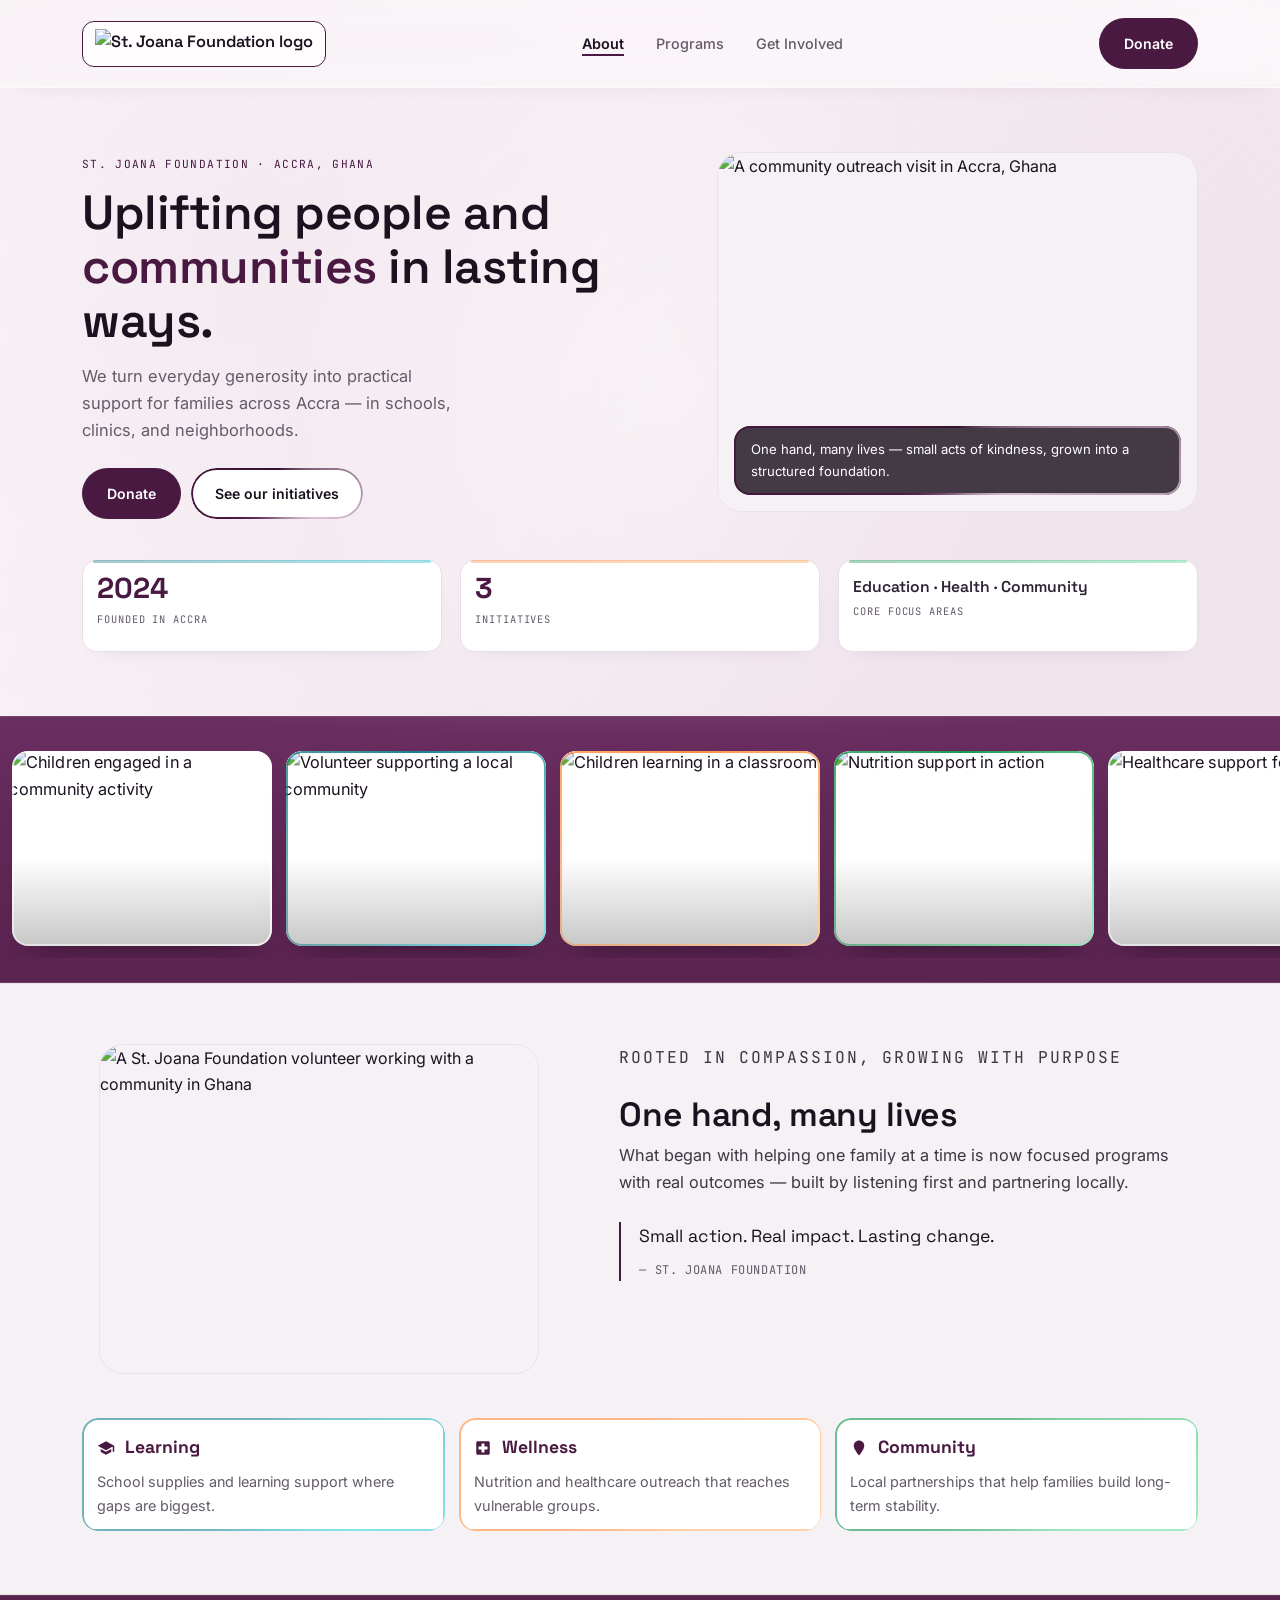
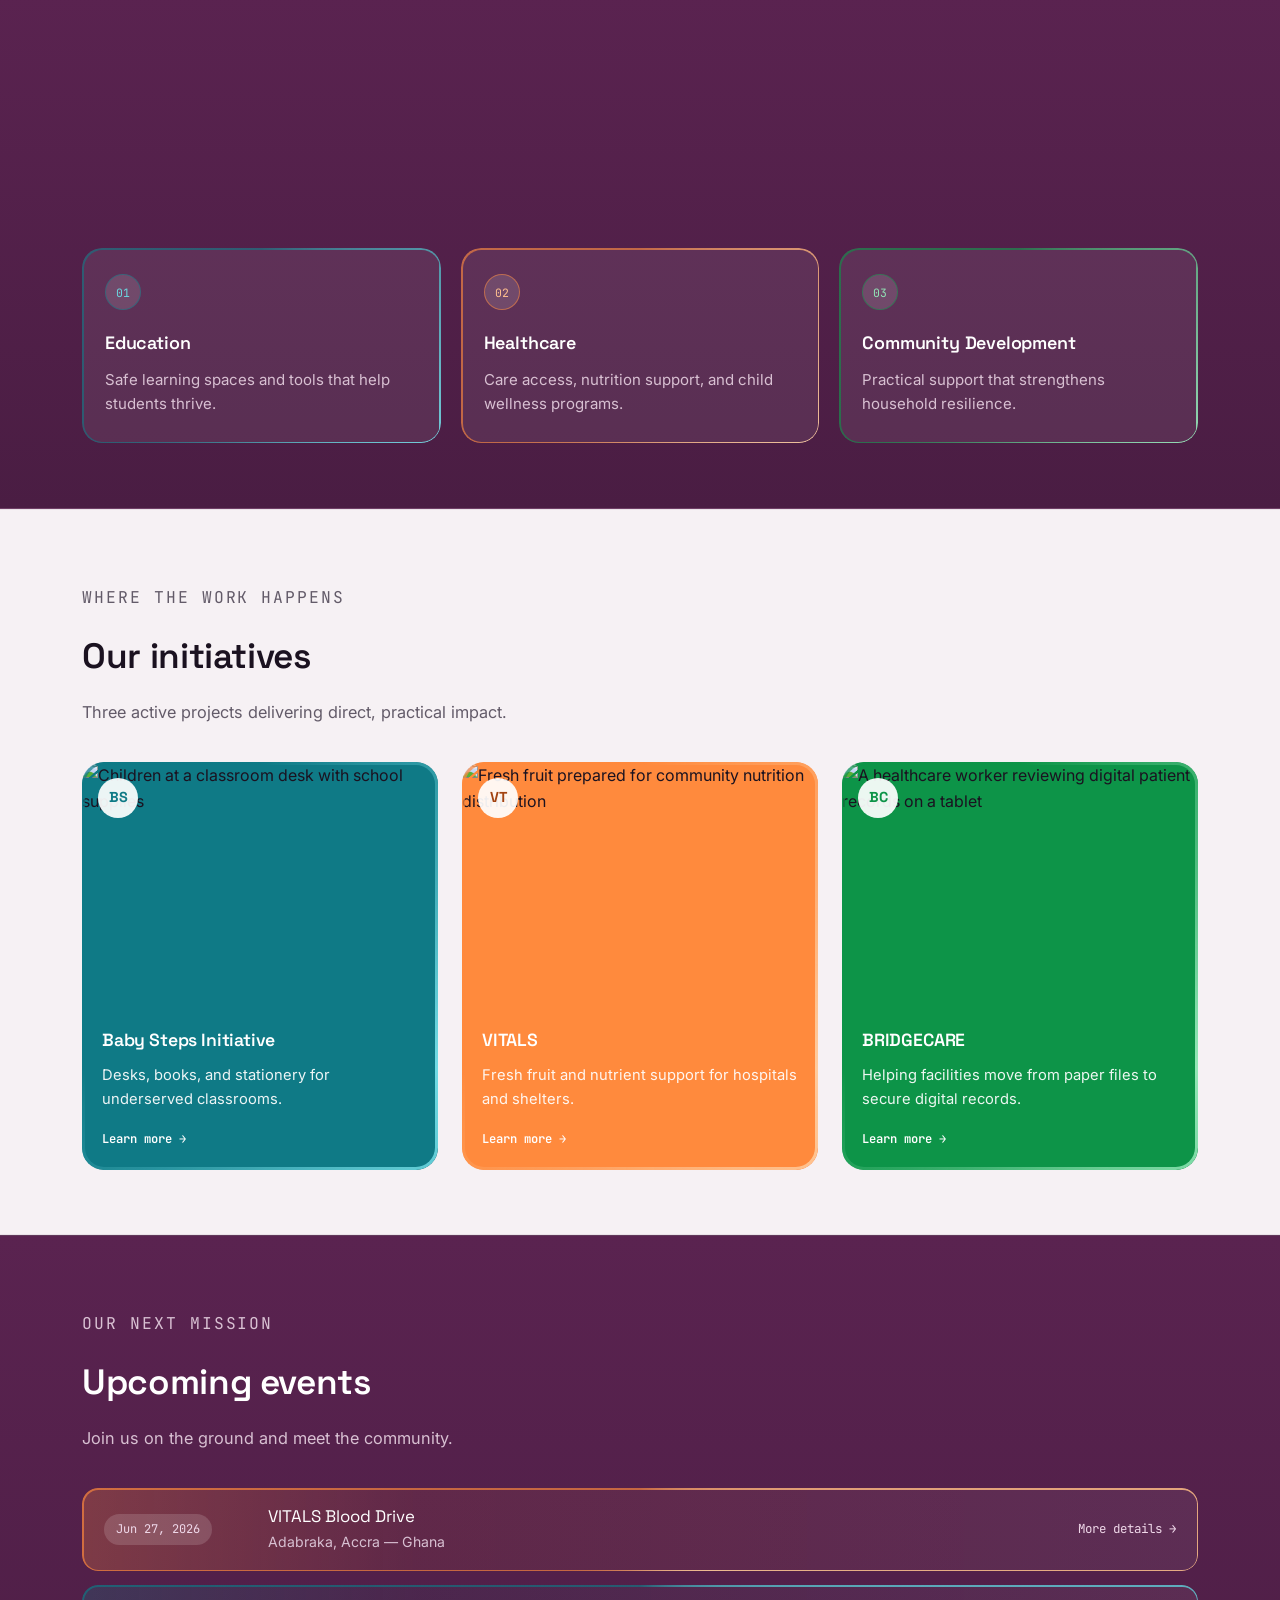
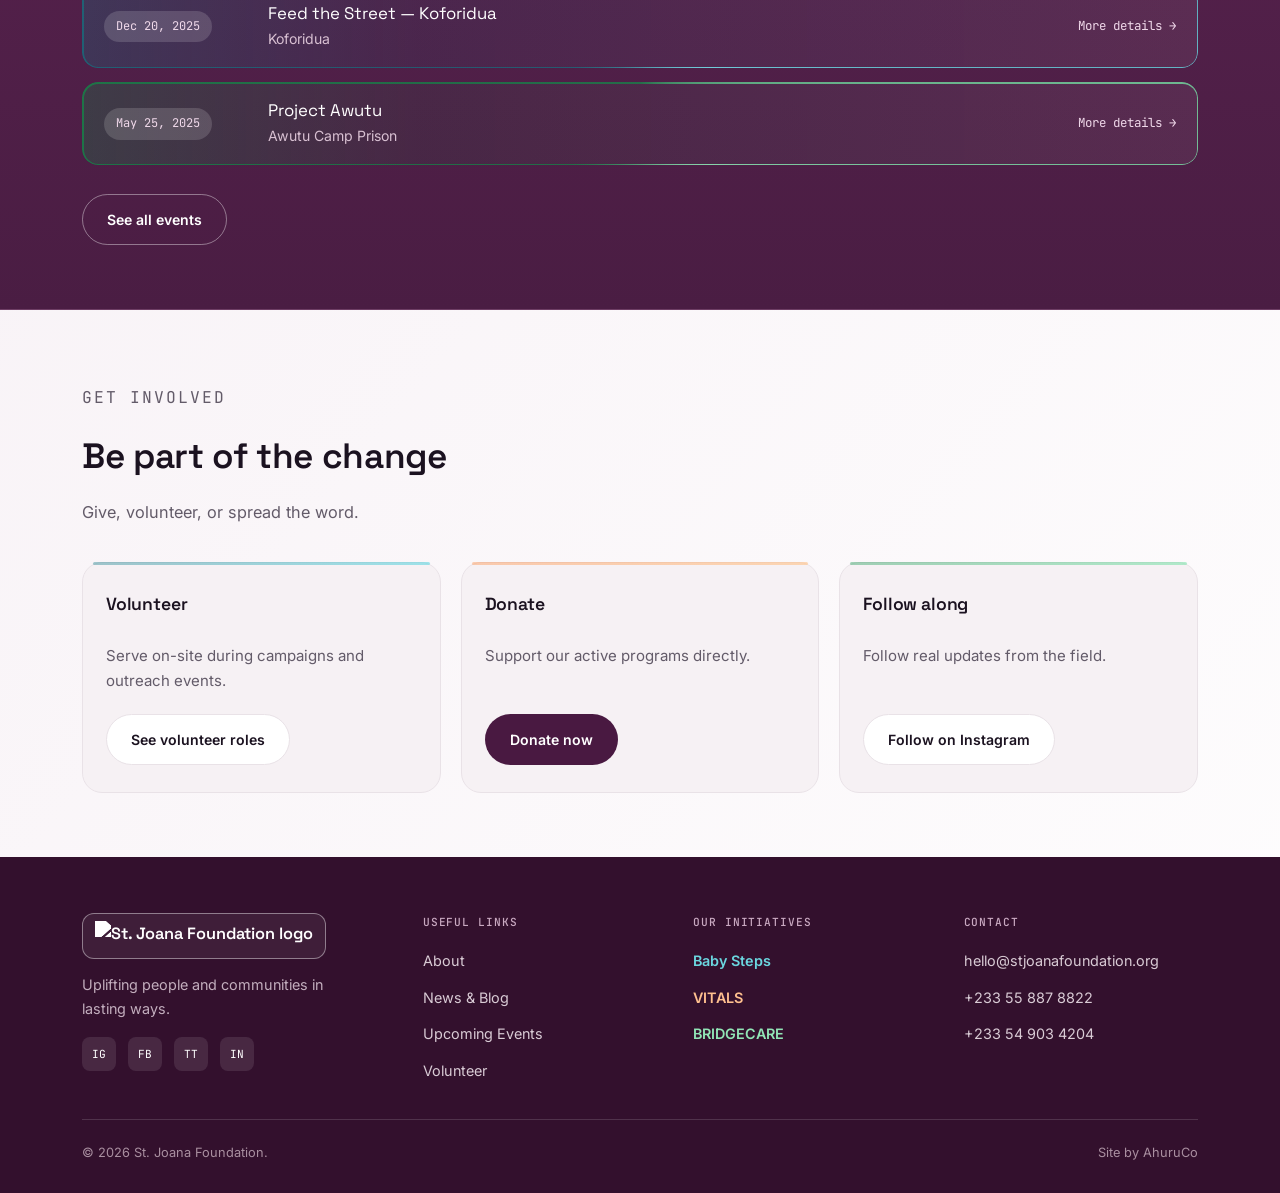
==== commit 8dd0d333: "Add files via upload" ====
--- a/index.html
+++ b/index.html
@@ -334,11 +334,11 @@
     position:relative;
     overflow:hidden;
     border-radius:0;
-    padding:6px 0;
+    padding:10px 0 12px;
   }
   .gallery-track{
     display:flex;
-    align-items:stretch;
+    align-items:center;
     gap:14px;
     width:max-content;
     padding-inline:12px;
@@ -350,7 +350,9 @@
   .gallery-card{
     position:relative;
     flex:0 0 260px;
+    width:260px;
     aspect-ratio:4/3;
+    height:auto;
     border-radius:16px;
     overflow:hidden;
     border:0;
@@ -374,6 +376,34 @@
   @keyframes galleryLoopRight{
     from{ transform:translate3d(-50%, 0, 0); }
     to{ transform:translate3d(0%, 0, 0); }
+  }
+  @media (max-width:900px){
+    .gallery-card{
+      flex-basis:200px;
+      width:200px;
+    }
+    .gallery-track{gap:12px;}
+  }
+  @media (max-width:640px){
+    section.gallery-loop{padding:12px 0 16px;}
+    .gallery-loop{padding:12px 0 16px;}
+    .gallery-viewport{
+      padding:8px 0 10px;
+      min-height:calc(clamp(128px, 36vw, 156px) * 0.75 + 20px);
+    }
+    .gallery-track{
+      gap:8px;
+      padding-inline:8px;
+      animation-duration:28s;
+    }
+    .gallery-card{
+      flex:0 0 clamp(128px, 36vw, 156px);
+      width:clamp(128px, 36vw, 156px);
+      border-radius:12px;
+      box-shadow:0 12px 24px -18px rgba(17, 6, 16, 0.65);
+    }
+    .gallery-card::before{padding:1.5px;}
+    .gallery-card img{transform:none;}
   }
 
   /* ---- Section basics ---- */
@@ -801,7 +831,38 @@
     display:grid; grid-template-columns:140px 1fr auto; gap:24px; align-items:center;
     padding:18px 22px; background:var(--tint); border:1px solid var(--line); border-radius:16px;
   }
-  @media (max-width:640px){ .event-row{grid-template-columns:1fr; gap:8px; padding:16px 18px;} .event-row .link{display:inline-flex; margin-top:4px;} }
+  @media (max-width:640px){
+    .event-row{
+      grid-template-columns:auto 1fr auto;
+      grid-template-rows:auto auto;
+      gap:2px 10px;
+      padding:10px 12px;
+      border-radius:13px;
+      align-items:center;
+    }
+    .event-row .date{
+      grid-column:1;
+      grid-row:1 / span 2;
+      align-self:center;
+      padding:4px 8px;
+      font-size:0.64rem;
+    }
+    .event-row > div:nth-child(2){
+      grid-column:2;
+      grid-row:1 / span 2;
+      min-width:0;
+    }
+    .event-row .name{font-size:0.9rem; line-height:1.2;}
+    .event-row .place{font-size:0.74rem; margin-top:1px;}
+    .event-row .link{
+      grid-column:3;
+      grid-row:1 / span 2;
+      align-self:center;
+      display:inline-flex;
+      margin-top:0;
+      font-size:0.68rem;
+    }
+  }
   .event-row .date{
     font-family:'JetBrains Mono',monospace; font-size:0.75rem; color:var(--plum);
     background:var(--plum-tint); border-radius:999px; padding:6px 12px; display:inline-block; width:fit-content;
@@ -931,64 +992,83 @@
   /* ---- Scroll reveal ---- */
   .reveal{
     opacity:0;
-    transform:translate3d(0, 32px, 0);
+    transform:translate3d(0, 42px, 0) scale(0.98);
     transition:
-      opacity var(--dur-reveal) var(--ease-out-soft),
-      transform var(--dur-reveal) var(--ease-out-soft);
+      opacity .85s var(--ease-out-soft),
+      transform .85s var(--ease-out-soft);
     will-change:transform, opacity;
     backface-visibility:hidden;
     -webkit-backface-visibility:hidden;
   }
   .reveal.in-view{
     opacity:1;
-    transform:translate3d(0, 0, 0);
+    transform:translate3d(0, 0, 0) scale(1);
   }
   .reveal.fall-left{
-    transform:translate3d(-36px, 24px, 0);
+    transform:translate3d(-36px, 42px, 0) scale(0.98);
   }
   .reveal.fall-right{
-    transform:translate3d(36px, 24px, 0);
+    transform:translate3d(36px, 42px, 0) scale(0.98);
   }
   .reveal.fall-left.in-view,
   .reveal.fall-right.in-view{
-    transform:translate3d(0, 0, 0);
-  }
-  .reveal.out-up{
-    opacity:0;
-    transform:translate3d(0, -24px, 0);
-    transition-duration:.65s;
-  }
+    transform:translate3d(0, 0, 0) scale(1);
+  }
+  .reveal.out-up,
   .reveal.out-down{
     opacity:0;
-    transform:translate3d(0, 28px, 0);
-    transition-duration:.65s;
-  }
-  .pillars-grid.reveal > *, .initiatives-grid.reveal > *, .involve-grid.reveal > *, .events-list.reveal > *{
-    opacity:0;
-    transform:translate3d(0, 22px, 0);
-    transition:opacity .9s var(--ease-out-soft), transform .9s var(--ease-out-soft);
-  }
+    transition-duration:.7s;
+  }
+  .reveal.out-up:not(.fall-left):not(.fall-right){
+    transform:translate3d(0, -30px, 0) scale(0.98);
+  }
+  .reveal.out-down:not(.fall-left):not(.fall-right){
+    transform:translate3d(0, 42px, 0) scale(0.98);
+  }
+  .reveal.fall-left.out-up{
+    transform:translate3d(-28px, -30px, 0) scale(0.98);
+  }
+  .reveal.fall-left.out-down{
+    transform:translate3d(-28px, 42px, 0) scale(0.98);
+  }
+  .reveal.fall-right.out-up{
+    transform:translate3d(28px, -30px, 0) scale(0.98);
+  }
+  .reveal.fall-right.out-down{
+    transform:translate3d(28px, 42px, 0) scale(0.98);
+  }
+  .pillars-grid.reveal > *,
+  .initiatives-grid.reveal > *,
+  .involve-grid.reveal > *,
+  .events-list.reveal > *,
   .fall-sides.reveal > *{
     opacity:0;
-    transition:opacity .9s var(--ease-out-soft), transform .9s var(--ease-out-soft);
-  }
-  .fall-sides.reveal > *:nth-child(odd){
-    transform:translate3d(-18px, 20px, 0);
-  }
-  .fall-sides.reveal > *:nth-child(even){
-    transform:translate3d(18px, 20px, 0);
-  }
-  .pillars-grid.reveal.in-view > *, .initiatives-grid.reveal.in-view > *, .involve-grid.reveal.in-view > *, .events-list.reveal.in-view > *,
+    transform:translate3d(0, 34px, 0) scale(0.98);
+    transition:opacity .8s var(--ease-out-soft), transform .8s var(--ease-out-soft);
+  }
+  .pillars-grid.reveal.in-view > *,
+  .initiatives-grid.reveal.in-view > *,
+  .involve-grid.reveal.in-view > *,
+  .events-list.reveal.in-view > *,
   .fall-sides.reveal.in-view > *{
     opacity:1;
-    transform:translate3d(0, 0, 0);
-  }
-  .fall-sides.reveal > *:nth-child(1){ transition-delay:.06s; }
-  .fall-sides.reveal > *:nth-child(2){ transition-delay:.14s; }
-  .fall-sides.reveal > *:nth-child(3){ transition-delay:.22s; }
-  .pillars-grid.reveal > *:nth-child(1), .initiatives-grid.reveal > *:nth-child(1), .involve-grid.reveal > *:nth-child(1), .events-list.reveal > *:nth-child(1){ transition-delay:.06s; }
-  .pillars-grid.reveal > *:nth-child(2), .initiatives-grid.reveal > *:nth-child(2), .involve-grid.reveal > *:nth-child(2), .events-list.reveal > *:nth-child(2){ transition-delay:.14s; }
-  .pillars-grid.reveal > *:nth-child(3), .initiatives-grid.reveal > *:nth-child(3), .involve-grid.reveal > *:nth-child(3), .events-list.reveal > *:nth-child(3){ transition-delay:.22s; }
+    transform:translate3d(0, 0, 0) scale(1);
+  }
+  .fall-sides.reveal > *:nth-child(1),
+  .pillars-grid.reveal > *:nth-child(1),
+  .initiatives-grid.reveal > *:nth-child(1),
+  .involve-grid.reveal > *:nth-child(1),
+  .events-list.reveal > *:nth-child(1){ transition-delay:.05s; }
+  .fall-sides.reveal > *:nth-child(2),
+  .pillars-grid.reveal > *:nth-child(2),
+  .initiatives-grid.reveal > *:nth-child(2),
+  .involve-grid.reveal > *:nth-child(2),
+  .events-list.reveal > *:nth-child(2){ transition-delay:.13s; }
+  .fall-sides.reveal > *:nth-child(3),
+  .pillars-grid.reveal > *:nth-child(3),
+  .initiatives-grid.reveal > *:nth-child(3),
+  .involve-grid.reveal > *:nth-child(3),
+  .events-list.reveal > *:nth-child(3){ transition-delay:.21s; }
 
   /* ---- Hover lift / zoom ---- */
   .pillar-card, .init-card, .involve-card, .event-row{ transition:transform .35s var(--ease-smooth), box-shadow .35s var(--ease-smooth), border-color .35s var(--ease-smooth); }
@@ -1025,13 +1105,21 @@
 
   /* ---- Mobile: tighter sections + smaller cards ---- */
   @media (max-width:768px){
-    .reveal.fall-left,
+    .reveal{
+      transform:translate3d(0, 30px, 0) scale(0.98);
+    }
+    .reveal.fall-left{
+      transform:translate3d(-20px, 30px, 0) scale(0.98);
+    }
     .reveal.fall-right{
-      transform:translate3d(0, 20px, 0);
-    }
-    .fall-sides.reveal > *:nth-child(odd),
-    .fall-sides.reveal > *:nth-child(even){
-      transform:translate3d(0, 16px, 0);
+      transform:translate3d(20px, 30px, 0) scale(0.98);
+    }
+    .fall-sides.reveal > *,
+    .pillars-grid.reveal > *,
+    .initiatives-grid.reveal > *,
+    .involve-grid.reveal > *,
+    .events-list.reveal > *{
+      transform:translate3d(0, 26px, 0) scale(0.98);
     }
     .pillar-card:hover, .init-card:hover, .involve-card:hover, .event-row:hover{
       transform:none;
@@ -1057,18 +1145,35 @@
     .section-head p{margin-top:10px; font-size:0.95rem;}
     .section-head h2{margin-top:6px;}
     .impact-strip{margin-top:20px; gap:8px;}
-    .events-list{gap:10px;}
     .pillars-grid, .initiatives-grid, .involve-grid{gap:12px;}
+    .events-list{gap:8px;}
+
+    .section-soft .events-list{gap:8px;}
+    .section-soft .event-row{
+      padding:10px 12px;
+      border-radius:13px;
+      min-height:0;
+    }
+    .section-soft .event-row .date{
+      padding:4px 8px;
+      font-size:0.64rem;
+    }
+    .section-soft .event-row .name{font-size:0.9rem;}
+    .section-soft .event-row .place{font-size:0.74rem;}
+    .section-soft .event-row .link{font-size:0.68rem;}
+    #events.section-soft{padding:28px 0 32px;}
+    #events .section-head.compact{margin-bottom:14px;}
+    #events .btn{margin-top:18px !important;}
+
+    .event-row{padding:10px 12px; border-radius:13px;}
+    .event-row .name{font-size:0.9rem;}
+    .event-row .place{font-size:0.74rem;}
 
     .hero-stats{grid-template-columns:repeat(2, minmax(0, 1fr)); gap:10px; margin-top:20px;}
     .hero-stats > div{min-height:0; padding:10px 12px 9px; border-radius:12px;}
     .hero-stats .num{font-size:1.4rem;}
     .hero-stats .num-long{font-size:0.88rem;}
 
-    .gallery-loop{padding:10px 0 16px;}
-    .gallery-track{gap:10px; padding-inline:6px;}
-    .gallery-card{flex-basis:180px; border-radius:11px;}
-
     .impact-item{padding:10px 12px; border-radius:13px;}
     .impact-item .top{margin-bottom:0;}
     .impact-item strong{font-size:1rem;}
@@ -1079,18 +1184,62 @@
     .pillar-card h3{font-size:1rem; margin-bottom:0;}
     .pillar-card p{font-size:0.88rem;}
 
+    .section-soft .pillars-grid{gap:10px;}
+    .section-soft .pillar-card{
+      display:flex;
+      align-items:center;
+      gap:12px;
+      padding:12px 14px;
+      border-radius:14px;
+      min-height:0;
+    }
+    .section-soft .pillar-card .num{
+      width:30px;
+      height:30px;
+      margin-bottom:0;
+      font-size:0.68rem;
+      flex-shrink:0;
+    }
+    .section-soft .pillar-card h3{
+      font-size:1rem;
+      margin:0;
+      line-height:1.25;
+    }
+    #pillars.section-soft{padding:28px 0 32px;}
+    #pillars .section-head.compact{margin-bottom:14px;}
+
     .init-body{padding:12px 14px 14px;}
     .init-body h3{font-size:0.98rem; margin-bottom:0;}
     .init-body p{font-size:0.86rem; margin-bottom:10px;}
     .init-card{border-radius:17px;}
 
-    .event-row{padding:14px 16px; border-radius:13px;}
-    .event-row .name{font-size:0.96rem;}
-    .event-row .place{font-size:0.82rem;}
-
-    .involve-card{padding:16px 14px; border-radius:16px;}
-    .involve-card h3{font-size:1rem; margin-bottom:8px;}
+    .involve-card{
+      display:flex;
+      flex-direction:row;
+      align-items:center;
+      justify-content:space-between;
+      gap:12px;
+      padding:12px 14px;
+      border-radius:16px;
+    }
+    .involve-card h3{
+      font-size:1rem;
+      margin:0;
+      flex:1;
+      min-width:0;
+    }
     .involve-card p{font-size:0.88rem; margin-bottom:10px;}
+    .involve-card .btn{
+      margin-top:0;
+      align-self:center;
+      flex-shrink:0;
+      margin-left:auto;
+      min-width:108px;
+      justify-content:center;
+      padding:10px 16px;
+      font-size:0.82rem;
+      min-height:40px;
+    }
 
     .about-grid{gap:24px;}
     .about-figure{width:100%; border-radius:18px;}
@@ -1417,8 +1566,8 @@
   if(prefersReducedMotion){
     revealEls.forEach(el=>el.classList.add('in-view'));
   } else if('IntersectionObserver' in window){
-    const ENTER_RATIO = isMobileReveal ? 0.12 : 0.18;
-    const EXIT_RATIO = 0.05;
+    const ENTER_RATIO = isMobileReveal ? 0.15 : 0.18;
+    const EXIT_RATIO = 0.07;
 
     const io = new IntersectionObserver((entries)=>{
       entries.forEach(entry=>{
@@ -1430,11 +1579,10 @@
           el.dataset.revealVisible = '1';
           el.classList.remove('out-up', 'out-down');
           el.classList.add('in-view');
-          if(isMobileReveal){ io.unobserve(el); }
           return;
         }
 
-        if(!isMobileReveal && isVisible && ratio <= EXIT_RATIO){
+        if(isVisible && ratio <= EXIT_RATIO){
           el.dataset.revealVisible = '0';
           el.classList.remove('in-view');
           el.classList.remove('out-up', 'out-down');
@@ -1442,8 +1590,8 @@
         }
       });
     }, {
-      threshold:[0, 0.05, 0.12, 0.18, 0.28, 0.4],
-      rootMargin: isMobileReveal ? '0px 0px -8% 0px' : '-2% 0px -12% 0px'
+      threshold:[0, 0.05, 0.1, 0.15, 0.18, 0.28, 0.4],
+      rootMargin:'-2% 0px -12% 0px'
     });
     revealEls.forEach(el=>{
       el.dataset.revealVisible = '0';
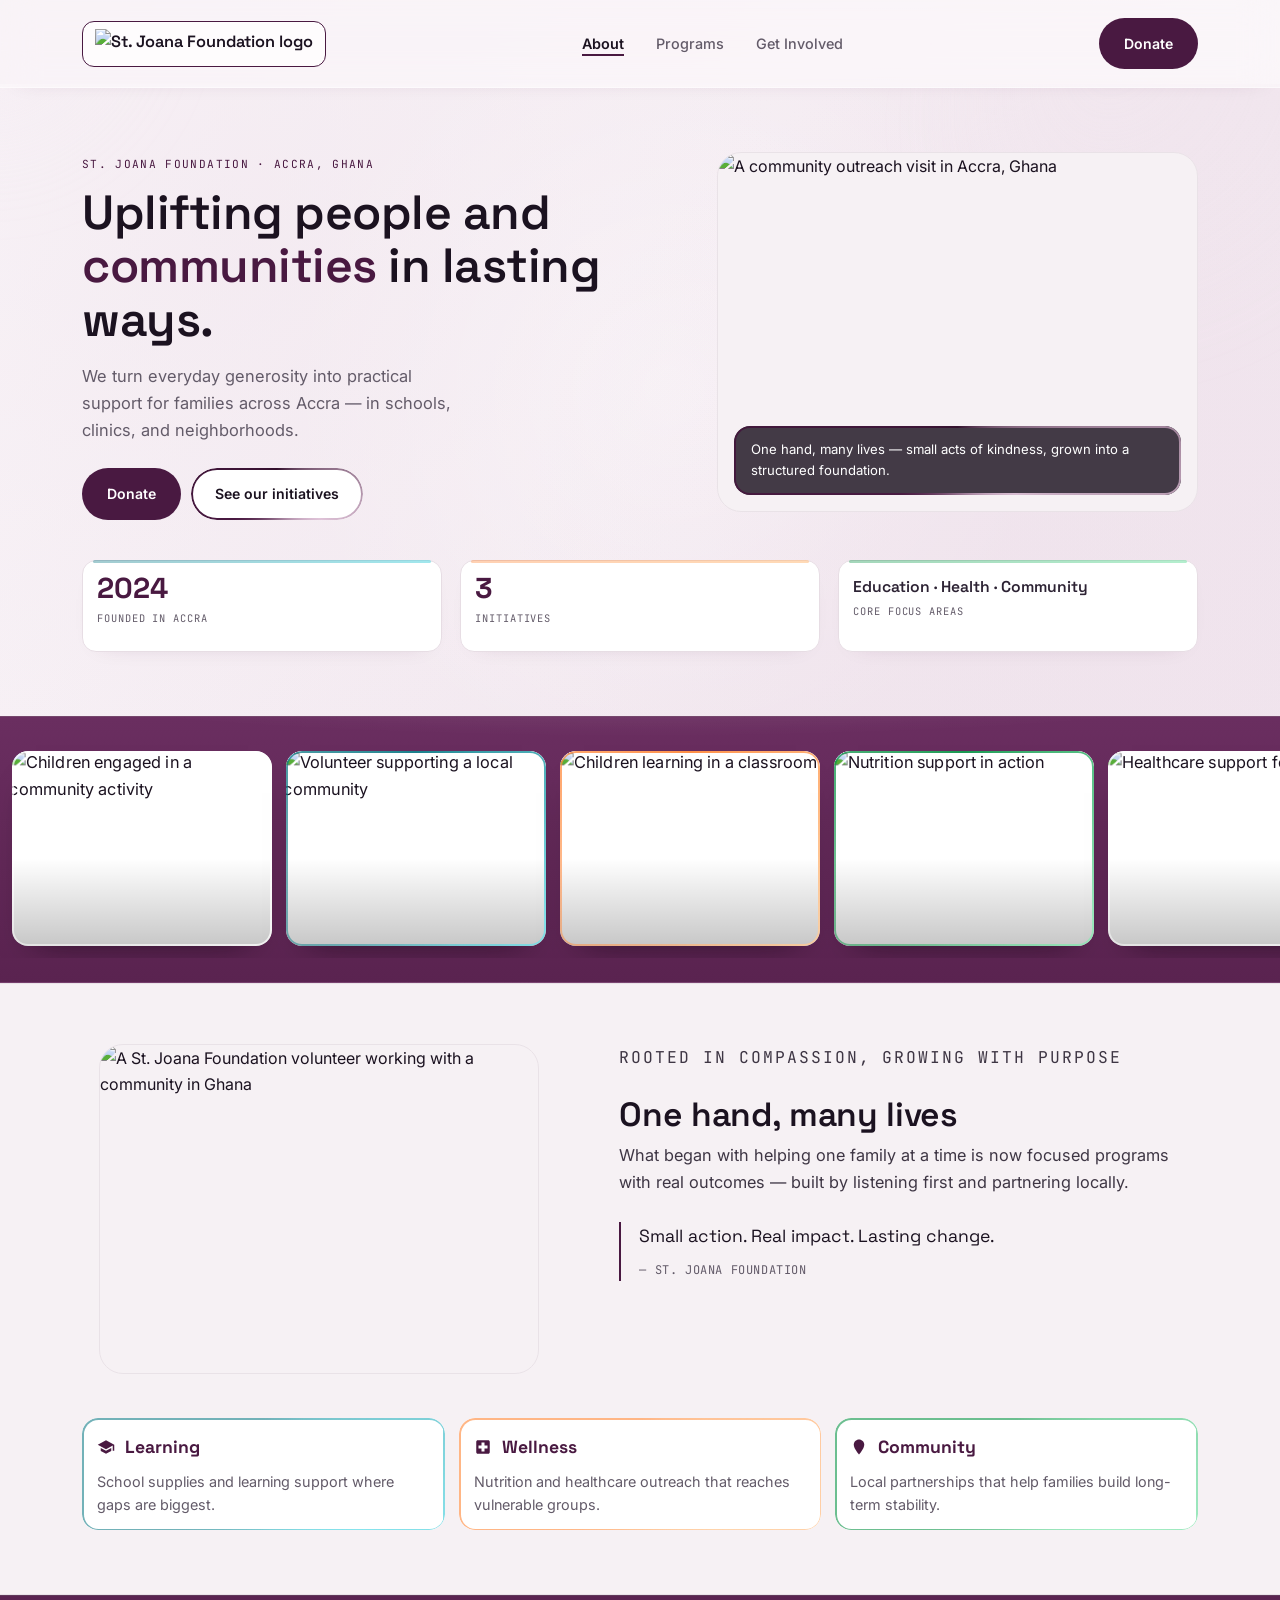
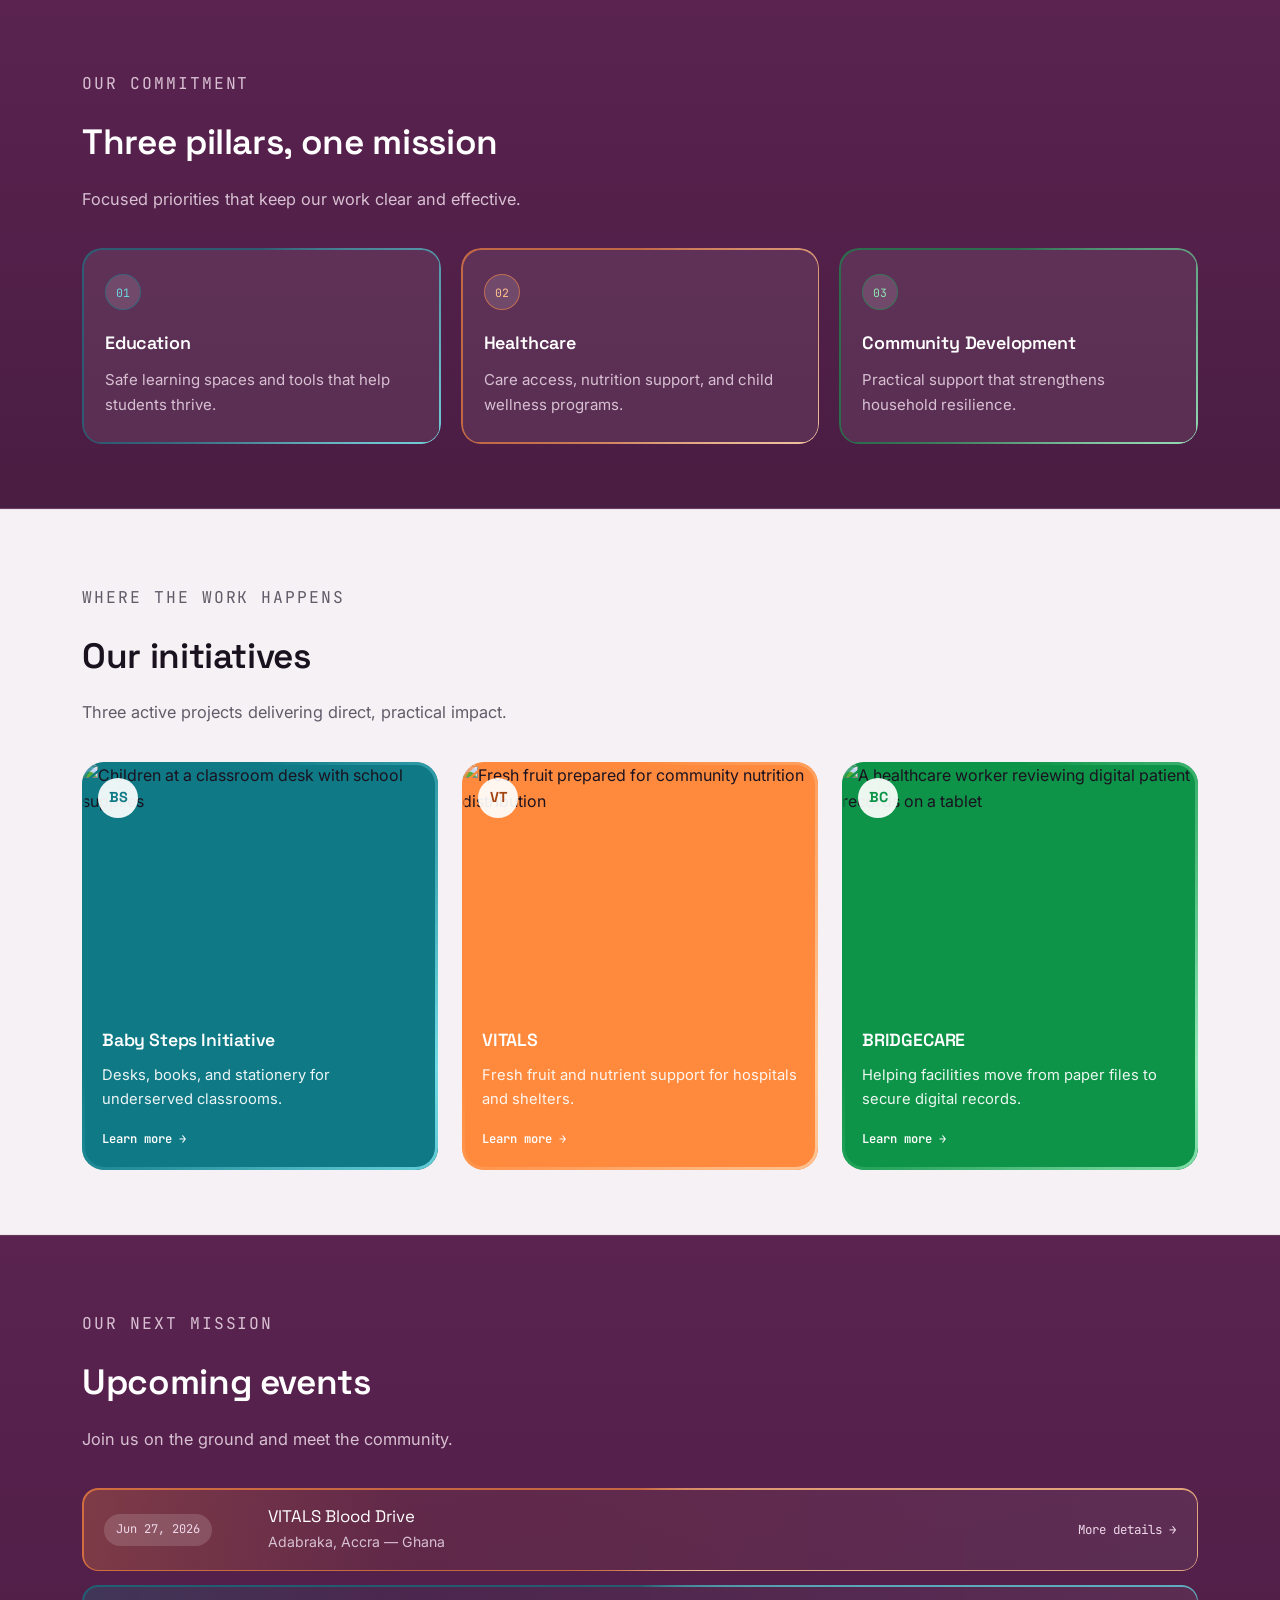
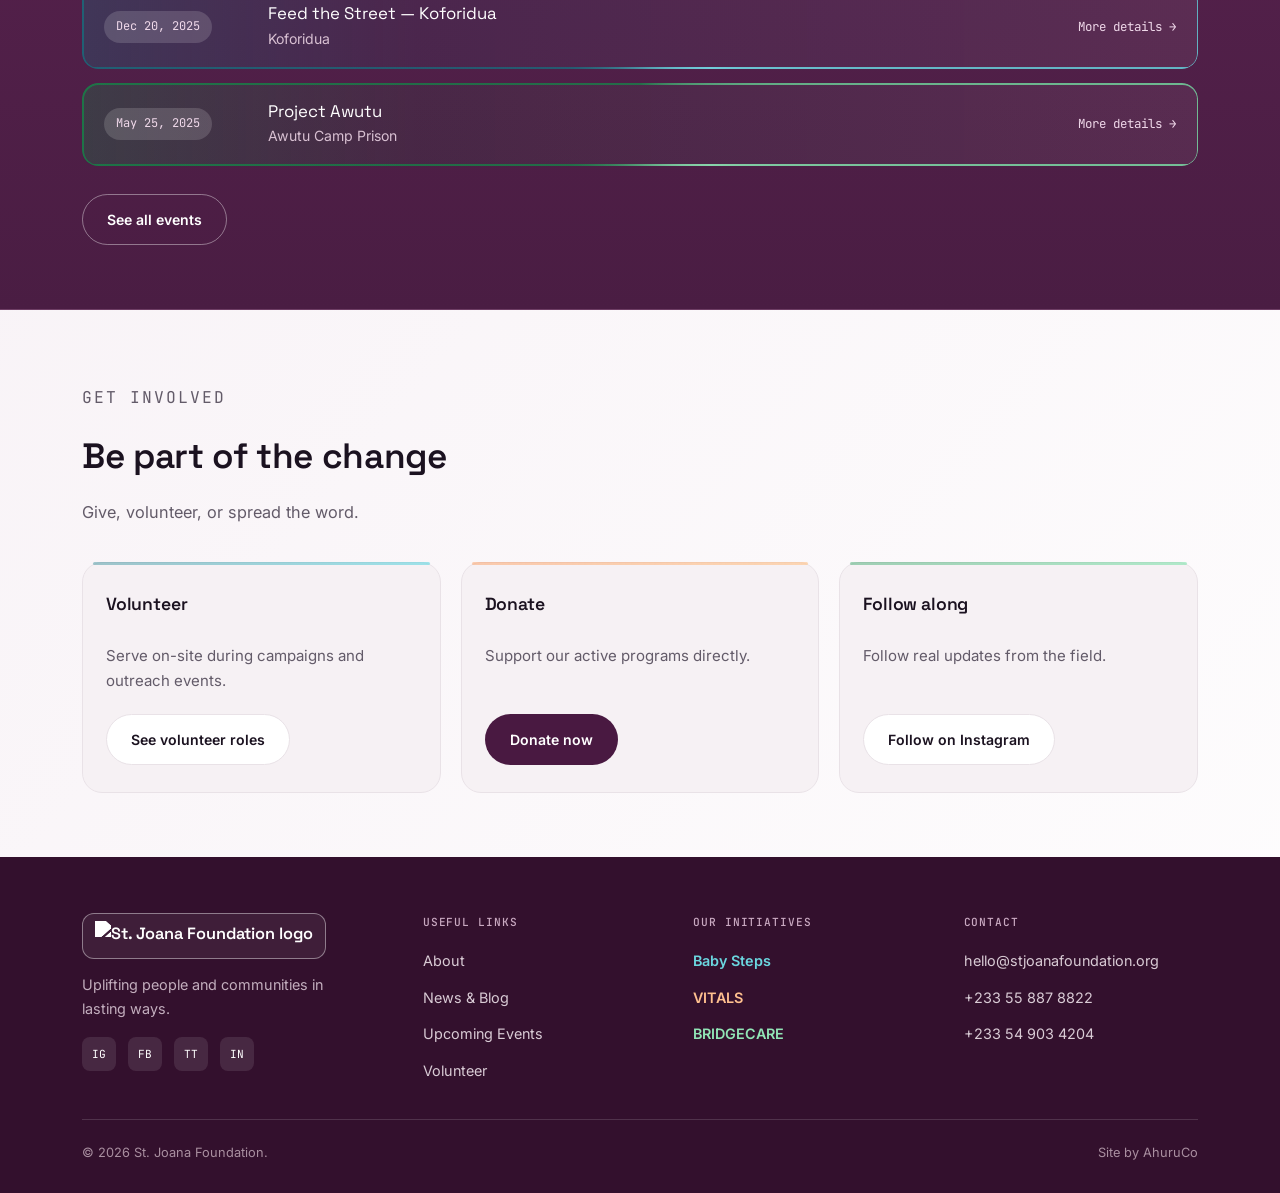
==== commit 6a9c8066: "Add files via upload" ====
--- a/index.html
+++ b/index.html
@@ -25,8 +25,10 @@
     --init-bridge:#0d9448;
     --max:1180px;
     --ease-smooth:cubic-bezier(0.33, 1, 0.68, 1);
-    --ease-out-soft:cubic-bezier(0.16, 1, 0.3, 1);
-    --dur-reveal:1.05s;
+    --ease-out-soft:cubic-bezier(0.22, 1, 0.36, 1);
+    --dur-reveal:0.58s;
+    --dur-reveal-exit:0.46s;
+    --dur-reveal-child:0.52s;
     --header-h:84px;
   }
   *{box-sizing:border-box;}
@@ -513,7 +515,12 @@
     border-radius:16px;
     background:var(--white);
     padding:15px 15px 13px;
+  }
+  .impact-item.reveal.in-view{
     animation:softFadePulse 8s ease-in-out infinite;
+  }
+  .impact-item.reveal:not(.in-view){
+    animation:none;
   }
   /* Impact cards: moving gradient stroke per initiative color */
   .impact-item::after{ display:none; }
@@ -992,11 +999,10 @@
   /* ---- Scroll reveal ---- */
   .reveal{
     opacity:0;
-    transform:translate3d(0, 42px, 0) scale(0.98);
+    transform:translate3d(0, 28px, 0) scale(0.99);
     transition:
-      opacity .85s var(--ease-out-soft),
-      transform .85s var(--ease-out-soft);
-    will-change:transform, opacity;
+      opacity var(--dur-reveal) var(--ease-out-soft),
+      transform var(--dur-reveal) var(--ease-out-soft);
     backface-visibility:hidden;
     -webkit-backface-visibility:hidden;
   }
@@ -1005,10 +1011,10 @@
     transform:translate3d(0, 0, 0) scale(1);
   }
   .reveal.fall-left{
-    transform:translate3d(-36px, 42px, 0) scale(0.98);
+    transform:translate3d(-32px, 28px, 0) scale(0.99);
   }
   .reveal.fall-right{
-    transform:translate3d(36px, 42px, 0) scale(0.98);
+    transform:translate3d(32px, 28px, 0) scale(0.99);
   }
   .reveal.fall-left.in-view,
   .reveal.fall-right.in-view{
@@ -1017,68 +1023,80 @@
   .reveal.out-up,
   .reveal.out-down{
     opacity:0;
-    transition-duration:.7s;
+    transition-duration:var(--dur-reveal-exit);
   }
   .reveal.out-up:not(.fall-left):not(.fall-right){
-    transform:translate3d(0, -30px, 0) scale(0.98);
+    transform:translate3d(0, -22px, 0) scale(0.99);
   }
   .reveal.out-down:not(.fall-left):not(.fall-right){
-    transform:translate3d(0, 42px, 0) scale(0.98);
+    transform:translate3d(0, 28px, 0) scale(0.99);
   }
   .reveal.fall-left.out-up{
-    transform:translate3d(-28px, -30px, 0) scale(0.98);
+    transform:translate3d(-24px, -22px, 0) scale(0.99);
   }
   .reveal.fall-left.out-down{
-    transform:translate3d(-28px, 42px, 0) scale(0.98);
+    transform:translate3d(-24px, 28px, 0) scale(0.99);
   }
   .reveal.fall-right.out-up{
-    transform:translate3d(28px, -30px, 0) scale(0.98);
+    transform:translate3d(24px, -22px, 0) scale(0.99);
   }
   .reveal.fall-right.out-down{
-    transform:translate3d(28px, 42px, 0) scale(0.98);
-  }
-  .pillars-grid.reveal > *,
-  .initiatives-grid.reveal > *,
-  .involve-grid.reveal > *,
-  .events-list.reveal > *,
-  .fall-sides.reveal > *{
-    opacity:0;
-    transform:translate3d(0, 34px, 0) scale(0.98);
-    transition:opacity .8s var(--ease-out-soft), transform .8s var(--ease-out-soft);
-  }
-  .pillars-grid.reveal.in-view > *,
-  .initiatives-grid.reveal.in-view > *,
-  .involve-grid.reveal.in-view > *,
-  .events-list.reveal.in-view > *,
-  .fall-sides.reveal.in-view > *{
-    opacity:1;
-    transform:translate3d(0, 0, 0) scale(1);
-  }
-  .fall-sides.reveal > *:nth-child(1),
-  .pillars-grid.reveal > *:nth-child(1),
-  .initiatives-grid.reveal > *:nth-child(1),
-  .involve-grid.reveal > *:nth-child(1),
-  .events-list.reveal > *:nth-child(1){ transition-delay:.05s; }
-  .fall-sides.reveal > *:nth-child(2),
-  .pillars-grid.reveal > *:nth-child(2),
-  .initiatives-grid.reveal > *:nth-child(2),
-  .involve-grid.reveal > *:nth-child(2),
-  .events-list.reveal > *:nth-child(2){ transition-delay:.13s; }
-  .fall-sides.reveal > *:nth-child(3),
-  .pillars-grid.reveal > *:nth-child(3),
-  .initiatives-grid.reveal > *:nth-child(3),
-  .involve-grid.reveal > *:nth-child(3),
-  .events-list.reveal > *:nth-child(3){ transition-delay:.21s; }
-
-  /* ---- Hover lift / zoom ---- */
-  .pillar-card, .init-card, .involve-card, .event-row{ transition:transform .35s var(--ease-smooth), box-shadow .35s var(--ease-smooth), border-color .35s var(--ease-smooth); }
-  .pillar-card:hover, .involve-card:hover{ transform:translateY(-4px); box-shadow:0 16px 32px -20px rgba(73,25,65,0.35); border-color:var(--plum-tint); }
-  .init-card:hover{ transform:translateY(-6px); box-shadow:0 20px 40px -20px rgba(73,25,65,0.35); }
-  .event-row:hover{ transform:translateX(4px); border-color:var(--plum-tint); }
-  .init-photo img, .about-figure img, .hero-figure img{ transition:transform .55s var(--ease-smooth); }
+    transform:translate3d(24px, 28px, 0) scale(0.99);
+  }
+
+  /* Staggered side reveals inside grids/lists */
+  .hero-stats .reveal:nth-child(1),
+  .impact-strip .reveal:nth-child(1),
+  .pillars-grid .reveal:nth-child(1),
+  .involve-grid .reveal:nth-child(1),
+  .initiatives-grid .reveal:nth-child(1),
+  .events-list .reveal:nth-child(1),
+  .footer-grid .reveal:nth-child(1){ transition-delay:.03s; }
+  .hero-stats .reveal:nth-child(2),
+  .impact-strip .reveal:nth-child(2),
+  .pillars-grid .reveal:nth-child(2),
+  .involve-grid .reveal:nth-child(2),
+  .initiatives-grid .reveal:nth-child(2),
+  .events-list .reveal:nth-child(2),
+  .footer-grid .reveal:nth-child(2){ transition-delay:.08s; }
+  .hero-stats .reveal:nth-child(3),
+  .impact-strip .reveal:nth-child(3),
+  .pillars-grid .reveal:nth-child(3),
+  .involve-grid .reveal:nth-child(3),
+  .initiatives-grid .reveal:nth-child(3),
+  .events-list .reveal:nth-child(3),
+  .footer-grid .reveal:nth-child(3){ transition-delay:.13s; }
+  .footer-grid .reveal:nth-child(4){ transition-delay:.18s; }
+  .reveal.out-up,
+  .reveal.out-down{ transition-delay:0s !important; }
+
+  .init-card.reveal,
+  .event-row.reveal{
+    transition:
+      opacity var(--dur-reveal) var(--ease-out-soft),
+      transform var(--dur-reveal) var(--ease-out-soft),
+      box-shadow .22s var(--ease-smooth),
+      border-color .22s var(--ease-smooth);
+  }
+
+  /* Card hovers — only after reveal completes */
+  .pillar-card:not(.reveal), .init-card:not(.reveal), .involve-card:not(.reveal), .event-row:not(.reveal){
+    transition:transform .22s var(--ease-smooth), box-shadow .22s var(--ease-smooth), border-color .22s var(--ease-smooth);
+  }
+  .pillar-card:not(.reveal):hover, .pillar-card.reveal.in-view:hover,
+  .involve-card:not(.reveal):hover, .involve-card.reveal.in-view:hover{
+    transform:translateY(-4px);
+    box-shadow:0 16px 32px -20px rgba(73,25,65,0.35);
+    border-color:var(--plum-tint);
+  }
+  .initiatives-grid .init-card.reveal.in-view:hover{ transform:translate3d(0, -6px, 0); box-shadow:0 20px 40px -20px rgba(73,25,65,0.35); }
+  .init-card:not(.reveal):hover{ transform:translateY(-6px); box-shadow:0 20px 40px -20px rgba(73,25,65,0.35); }
+  .events-list .event-row.reveal.in-view:hover{ transform:translate3d(4px, 0, 0); border-color:var(--plum-tint); }
+  .event-row:not(.reveal):hover{ transform:translateX(4px); border-color:var(--plum-tint); }
+  .init-photo img, .about-figure img, .hero-figure img{ transition:transform .35s var(--ease-smooth); }
   .init-card:hover .init-photo img{ transform:scale(1.05); }
   .about-figure:hover img, .hero-figure:hover img{ transform:scale(1.03); }
-  .btn{ transition:transform .32s var(--ease-smooth), box-shadow .32s var(--ease-smooth), background .25s ease, border-color .25s ease, color .25s ease; }
+  .btn{ transition:transform .22s var(--ease-smooth), box-shadow .22s var(--ease-smooth), background .2s ease, border-color .2s ease, color .2s ease; }
   .btn-primary:hover{ transform:translateY(-2px); box-shadow:0 10px 20px -8px rgba(73,25,65,0.5); }
   .btn-ghost:hover{ transform:translateY(-2px); }
 
@@ -1105,23 +1123,73 @@
 
   /* ---- Mobile: tighter sections + smaller cards ---- */
   @media (max-width:768px){
+    :root{
+      --dur-reveal:0.46s;
+      --dur-reveal-exit:0.38s;
+      --dur-reveal-child:0.42s;
+    }
+    .reveal,
+    .reveal.out-up,
+    .reveal.out-down{
+      transition-duration:var(--dur-reveal);
+    }
+    .reveal.out-up,
+    .reveal.out-down{
+      transition-duration:var(--dur-reveal-exit);
+    }
     .reveal{
-      transform:translate3d(0, 30px, 0) scale(0.98);
+      transform:translate3d(0, 20px, 0) scale(0.99);
     }
     .reveal.fall-left{
-      transform:translate3d(-20px, 30px, 0) scale(0.98);
+      transform:translate3d(-18px, 20px, 0) scale(0.99);
     }
     .reveal.fall-right{
-      transform:translate3d(20px, 30px, 0) scale(0.98);
-    }
-    .fall-sides.reveal > *,
-    .pillars-grid.reveal > *,
-    .initiatives-grid.reveal > *,
-    .involve-grid.reveal > *,
-    .events-list.reveal > *{
-      transform:translate3d(0, 26px, 0) scale(0.98);
-    }
-    .pillar-card:hover, .init-card:hover, .involve-card:hover, .event-row:hover{
+      transform:translate3d(18px, 20px, 0) scale(0.99);
+    }
+    .reveal.out-up:not(.fall-left):not(.fall-right){
+      transform:translate3d(0, -16px, 0) scale(0.99);
+    }
+    .reveal.out-down:not(.fall-left):not(.fall-right){
+      transform:translate3d(0, 20px, 0) scale(0.99);
+    }
+    .reveal.fall-left.out-up{
+      transform:translate3d(-14px, -16px, 0) scale(0.99);
+    }
+    .reveal.fall-left.out-down{
+      transform:translate3d(-14px, 20px, 0) scale(0.99);
+    }
+    .reveal.fall-right.out-up{
+      transform:translate3d(14px, -16px, 0) scale(0.99);
+    }
+    .reveal.fall-right.out-down{
+      transform:translate3d(14px, 20px, 0) scale(0.99);
+    }
+    .hero-stats .reveal:nth-child(1),
+    .impact-strip .reveal:nth-child(1),
+    .pillars-grid .reveal:nth-child(1),
+    .involve-grid .reveal:nth-child(1),
+    .initiatives-grid .reveal:nth-child(1),
+    .events-list .reveal:nth-child(1),
+    .footer-grid .reveal:nth-child(1){ transition-delay:.02s; }
+    .hero-stats .reveal:nth-child(2),
+    .impact-strip .reveal:nth-child(2),
+    .pillars-grid .reveal:nth-child(2),
+    .involve-grid .reveal:nth-child(2),
+    .initiatives-grid .reveal:nth-child(2),
+    .events-list .reveal:nth-child(2),
+    .footer-grid .reveal:nth-child(2){ transition-delay:.06s; }
+    .hero-stats .reveal:nth-child(3),
+    .impact-strip .reveal:nth-child(3),
+    .pillars-grid .reveal:nth-child(3),
+    .involve-grid .reveal:nth-child(3),
+    .initiatives-grid .reveal:nth-child(3),
+    .events-list .reveal:nth-child(3),
+    .footer-grid .reveal:nth-child(3){ transition-delay:.1s; }
+    .gallery-track{ animation-duration:24s; }
+    .pillar-card:not(.reveal):hover, .pillar-card.reveal.in-view:hover,
+    .init-card:not(.reveal):hover, .initiatives-grid .init-card.reveal.in-view:hover,
+    .involve-card:not(.reveal):hover, .involve-card.reveal.in-view:hover,
+    .event-row:not(.reveal):hover, .events-list .event-row.reveal.in-view:hover{
       transform:none;
       box-shadow:none;
     }
@@ -1291,15 +1359,15 @@
       </div>
     </div>
 
-    <div class="hero-stats reveal fall-sides">
-      <div><div class="num" data-count="2024" data-suffix="">2024</div><div class="lab">Founded in Accra</div></div>
-      <div><div class="num" data-count="3" data-suffix="">3</div><div class="lab">Initiatives</div></div>
-      <div class="mobile-hide"><div class="num num-long">Education · Health · Community</div><div class="lab">Core focus areas</div></div>
+    <div class="hero-stats">
+      <div class="reveal fall-left"><div class="num" data-count="2024" data-suffix="">2024</div><div class="lab">Founded in Accra</div></div>
+      <div class="reveal fall-right"><div class="num" data-count="3" data-suffix="">3</div><div class="lab">Initiatives</div></div>
+      <div class="reveal fall-left mobile-hide"><div class="num num-long">Education · Health · Community</div><div class="lab">Core focus areas</div></div>
     </div>
   </div>
 </section>
 
-<section class="gallery-loop">
+<section class="gallery-loop reveal fall-left">
   <div class="wrap">
     <div class="gallery-viewport">
       <div class="gallery-track">
@@ -1323,11 +1391,11 @@
 
 <section class="about" id="about">
   <div class="wrap">
-    <div class="about-grid reveal fall-left">
-      <div class="about-figure">
+    <div class="about-grid">
+      <div class="about-figure reveal fall-left">
         <img src="https://images.pexels.com/photos/11139373/pexels-photo-11139373.jpeg" alt="A St. Joana Foundation volunteer working with a community in Ghana">
       </div>
-      <div class="about-copy">
+      <div class="about-copy reveal fall-right">
         <p class="eyebrow mobile-hide">Rooted in compassion, growing with purpose</p>
         <h2 style="margin-top:10px; font-size:clamp(1.6rem,2.8vw,2.1rem);">One hand, many lives</h2>
         <p><span class="desktop-only">What began with helping one family at a time is now focused programs with real outcomes — built by listening first and partnering locally.</span><span class="mobile-only">From one family to focused programs with real outcomes.</span></p>
@@ -1338,22 +1406,22 @@
       </div>
     </div>
 
-    <div class="impact-strip reveal fall-right">
-      <article class="impact-item">
+    <div class="impact-strip">
+      <article class="impact-item reveal fall-left">
         <div class="top">
           <svg viewBox="0 0 24 24" fill="currentColor"><path d="M12 3L1 9l11 6 9-4.91V17h2V9zM5 13.18v4L12 21l7-3.82v-4L12 17z"/></svg>
           <strong>Learning</strong>
         </div>
         <p class="mobile-hide">School supplies and learning support where gaps are biggest.</p>
       </article>
-      <article class="impact-item">
+      <article class="impact-item reveal fall-right">
         <div class="top">
           <svg viewBox="0 0 24 24" fill="currentColor"><path d="M19 3H5c-1.1 0-2 .9-2 2v14c0 1.1.9 2 2 2h14c1.1 0 2-.9 2-2V5c0-1.1-.9-2-2-2zm-1 11h-4v4h-4v-4H6v-4h4V6h4v4h4v4z"/></svg>
           <strong>Wellness</strong>
         </div>
         <p class="mobile-hide">Nutrition and healthcare outreach that reaches vulnerable groups.</p>
       </article>
-      <article class="impact-item">
+      <article class="impact-item reveal fall-left">
         <div class="top">
           <svg viewBox="0 0 24 24" fill="currentColor"><path d="M12 2C8.13 2 5 5.13 5 9c0 5.25 7 13 7 13s7-7.75 7-13c0-3.87-3.13-7-7-7z"/></svg>
           <strong>Community</strong>
@@ -1366,23 +1434,23 @@
 
 <section id="pillars" class="section-soft">
   <div class="wrap">
-    <div class="section-head compact reveal">
+    <div class="section-head compact reveal fall-left">
       <p class="eyebrow mobile-hide">Our commitment</p>
       <h2>Three pillars, one mission</h2>
       <p class="mobile-hide">Focused priorities that keep our work clear and effective.</p>
     </div>
-    <div class="pillars-grid reveal fall-sides">
-      <div class="pillar-card">
+    <div class="pillars-grid">
+      <div class="pillar-card reveal fall-left">
         <div class="num">01</div>
         <h3>Education</h3>
         <p class="mobile-hide">Safe learning spaces and tools that help students thrive.</p>
       </div>
-      <div class="pillar-card">
+      <div class="pillar-card reveal fall-right">
         <div class="num">02</div>
         <h3>Healthcare</h3>
         <p class="mobile-hide">Care access, nutrition support, and child wellness programs.</p>
       </div>
-      <div class="pillar-card">
+      <div class="pillar-card reveal fall-left">
         <div class="num">03</div>
         <h3><span class="desktop-only">Community Development</span><span class="mobile-only">Community</span></h3>
         <p class="mobile-hide">Practical support that strengthens household resilience.</p>
@@ -1393,13 +1461,13 @@
 
 <section class="about" id="initiatives">
   <div class="wrap">
-    <div class="section-head compact reveal">
+    <div class="section-head compact reveal fall-right">
       <p class="eyebrow mobile-hide">Where the work happens</p>
       <h2>Our initiatives</h2>
       <p class="mobile-hide">Three active projects delivering direct, practical impact.</p>
     </div>
-    <div class="initiatives-grid reveal fall-sides">
-      <div class="init-card init-card--teal">
+    <div class="initiatives-grid">
+      <div class="init-card init-card--teal reveal fall-left">
         <div class="init-photo">
           <img src="https://images.pexels.com/photos/13666300/pexels-photo-13666300.jpeg" alt="Children at a classroom desk with school supplies">
           <div class="init-mark">BS</div>
@@ -1410,7 +1478,7 @@
           <a class="init-link" href="https://www.stjoanafoundation.org/initiatives/babysteps"><span class="desktop-only">Learn more →</span><span class="mobile-only">More →</span></a>
         </div>
       </div>
-      <div class="init-card init-card--orange">
+      <div class="init-card init-card--orange reveal fall-right">
         <div class="init-photo">
           <img src="https://images.pexels.com/photos/5289489/pexels-photo-5289489.jpeg" alt="Fresh fruit prepared for community nutrition distribution">
           <div class="init-mark">VT</div>
@@ -1421,7 +1489,7 @@
           <a class="init-link" href="https://www.stjoanafoundation.org/initiatives/vitals"><span class="desktop-only">Learn more →</span><span class="mobile-only">More →</span></a>
         </div>
       </div>
-      <div class="init-card init-card--green">
+      <div class="init-card init-card--green reveal fall-left">
         <div class="init-photo">
           <img src="https://images.pexels.com/photos/11405561/pexels-photo-11405561.jpeg" alt="A healthcare worker reviewing digital patient records on a tablet">
           <div class="init-mark">BC</div>
@@ -1438,13 +1506,13 @@
 
 <section id="events" class="section-soft">
   <div class="wrap">
-    <div class="section-head compact reveal">
+    <div class="section-head compact reveal fall-left">
       <p class="eyebrow mobile-hide">Our next mission</p>
       <h2>Upcoming events</h2>
       <p class="mobile-hide">Join us on the ground and meet the community.</p>
     </div>
-    <div class="events-list reveal fall-right">
-      <div class="event-row event-vitals">
+    <div class="events-list">
+      <div class="event-row event-vitals reveal fall-left">
         <div class="date">Jun 27, 2026</div>
         <div>
           <div class="name initiative-vitals">VITALS Blood Drive</div>
@@ -1452,7 +1520,7 @@
         </div>
         <a class="link initiative-vitals" href="https://www.stjoanafoundation.org/events/69d57cdb738b9d9601f524bf"><span class="desktop-only">More details →</span><span class="mobile-only">Details →</span></a>
       </div>
-      <div class="event-row event-baby">
+      <div class="event-row event-baby reveal fall-right">
         <div class="date">Dec 20, 2025</div>
         <div>
           <div class="name initiative-baby"><span class="desktop-only">Feed the Street — Koforidua</span><span class="mobile-only">Feed the Street</span></div>
@@ -1460,7 +1528,7 @@
         </div>
         <a class="link initiative-baby" href="https://www.stjoanafoundation.org/events/694041251ade2aa29a10b7fe"><span class="desktop-only">More details →</span><span class="mobile-only">Details →</span></a>
       </div>
-      <div class="event-row event-bridge mobile-hide">
+      <div class="event-row event-bridge mobile-hide reveal fall-left">
         <div class="date">May 25, 2025</div>
         <div>
           <div class="name initiative-bridge">Project Awutu</div>
@@ -1469,7 +1537,7 @@
         <a class="link initiative-bridge" href="https://www.stjoanafoundation.org/events/68e3f86c731a718b6d947a55"><span class="desktop-only">More details →</span><span class="mobile-only">Details →</span></a>
       </div>
     </div>
-    <div style="margin-top:28px;">
+    <div style="margin-top:28px;" class="reveal fall-right">
       <a href="https://www.stjoanafoundation.org/events" class="btn btn-ghost">See all events</a>
     </div>
   </div>
@@ -1477,23 +1545,23 @@
 
 <section id="involve">
   <div class="wrap">
-    <div class="section-head compact reveal">
+    <div class="section-head compact reveal fall-right">
       <p class="eyebrow mobile-hide">Get involved</p>
       <h2>Be part of the change</h2>
       <p class="mobile-hide">Give, volunteer, or spread the word.</p>
     </div>
-    <div class="involve-grid reveal fall-sides">
-      <div class="involve-card">
+    <div class="involve-grid">
+      <div class="involve-card reveal fall-left">
         <h3>Volunteer</h3>
         <p class="mobile-hide">Serve on-site during campaigns and outreach events.</p>
         <a href="https://www.stjoanafoundation.org/volunteer" class="btn btn-ghost"><span class="desktop-only">See volunteer roles</span><span class="mobile-only">Volunteer</span></a>
       </div>
-      <div class="involve-card">
+      <div class="involve-card reveal fall-right">
         <h3>Donate</h3>
         <p class="mobile-hide">Support our active programs directly.</p>
         <a href="#contact" class="btn btn-primary">Donate now</a>
       </div>
-      <div class="involve-card">
+      <div class="involve-card reveal fall-left">
         <h3>Follow along</h3>
         <p class="mobile-hide">Follow real updates from the field.</p>
         <a href="https://www.instagram.com/stjoanafoundation/" class="btn btn-ghost"><span class="desktop-only">Follow on Instagram</span><span class="mobile-only">Instagram</span></a>
@@ -1505,7 +1573,7 @@
 <footer id="contact">
   <div class="wrap">
     <div class="footer-grid">
-      <div>
+      <div class="reveal fall-left">
         <a href="https://stjoanafoundation.org/" class="brand" style="margin-bottom:14px; display:flex;">
           <img class="brand-mark" src="https://pbs.twimg.com/media/HMyi0vhXwAE5X0P?format=png&name=small" alt="St. Joana Foundation logo">
         </a>
@@ -1517,7 +1585,7 @@
           <a href="https://www.linkedin.com/in/st-joana-foundation-b96866361" aria-label="LinkedIn">IN</a>
         </div>
       </div>
-      <div>
+      <div class="reveal fall-right">
         <h4>Useful Links</h4>
         <ul>
           <li><a href="#about">About</a></li>
@@ -1526,7 +1594,7 @@
           <li><a href="https://www.stjoanafoundation.org/volunteer">Volunteer</a></li>
         </ul>
       </div>
-      <div>
+      <div class="reveal fall-left">
         <h4>Our Initiatives</h4>
         <ul>
           <li><a class="initiative-link initiative-baby" href="https://www.stjoanafoundation.org/initiatives/babysteps">Baby Steps</a></li>
@@ -1534,7 +1602,7 @@
           <li><a class="initiative-link initiative-bridge" href="https://www.stjoanafoundation.org/initiatives/bridgecare">BRIDGECARE</a></li>
         </ul>
       </div>
-      <div>
+      <div class="reveal fall-right">
         <h4>Contact</h4>
         <ul>
           <li><a href="mailto:hello@stjoanafoundation.org">hello@stjoanafoundation.org</a></li>
@@ -1566,23 +1634,21 @@
   if(prefersReducedMotion){
     revealEls.forEach(el=>el.classList.add('in-view'));
   } else if('IntersectionObserver' in window){
-    const ENTER_RATIO = isMobileReveal ? 0.15 : 0.18;
-    const EXIT_RATIO = 0.07;
-
-    const io = new IntersectionObserver((entries)=>{
+    const revealObserver = new IntersectionObserver((entries)=>{
       entries.forEach(entry=>{
         const el = entry.target;
-        const ratio = entry.intersectionRatio || 0;
         const isVisible = el.dataset.revealVisible === '1';
 
-        if(!isVisible && ratio >= ENTER_RATIO){
-          el.dataset.revealVisible = '1';
-          el.classList.remove('out-up', 'out-down');
-          el.classList.add('in-view');
+        if(entry.isIntersecting){
+          if(!isVisible){
+            el.dataset.revealVisible = '1';
+            el.classList.remove('out-up', 'out-down');
+            el.classList.add('in-view');
+          }
           return;
         }
 
-        if(isVisible && ratio <= EXIT_RATIO){
+        if(isVisible){
           el.dataset.revealVisible = '0';
           el.classList.remove('in-view');
           el.classList.remove('out-up', 'out-down');
@@ -1590,12 +1656,13 @@
         }
       });
     }, {
-      threshold:[0, 0.05, 0.1, 0.15, 0.18, 0.28, 0.4],
-      rootMargin:'-2% 0px -12% 0px'
+      threshold: isMobileReveal ? [0, 0.06, 0.12, 0.2] : [0, 0.08, 0.16, 0.3],
+      rootMargin: isMobileReveal ? '0px 0px -4% 0px' : '-2% 0px -8% 0px'
     });
+
     revealEls.forEach(el=>{
       el.dataset.revealVisible = '0';
-      io.observe(el);
+      revealObserver.observe(el);
     });
   } else {
     revealEls.forEach(el=>el.classList.add('in-view'));
@@ -1605,7 +1672,7 @@
   const counters = document.querySelectorAll('.num[data-count]');
   const animateCount = (el)=>{
     const target = parseInt(el.getAttribute('data-count'), 10);
-    const duration = 1100;
+    const duration = isMobileReveal ? 850 : 1000;
     const start = performance.now();
     const step = (now)=>{
       const progress = Math.min((now - start) / duration, 1);
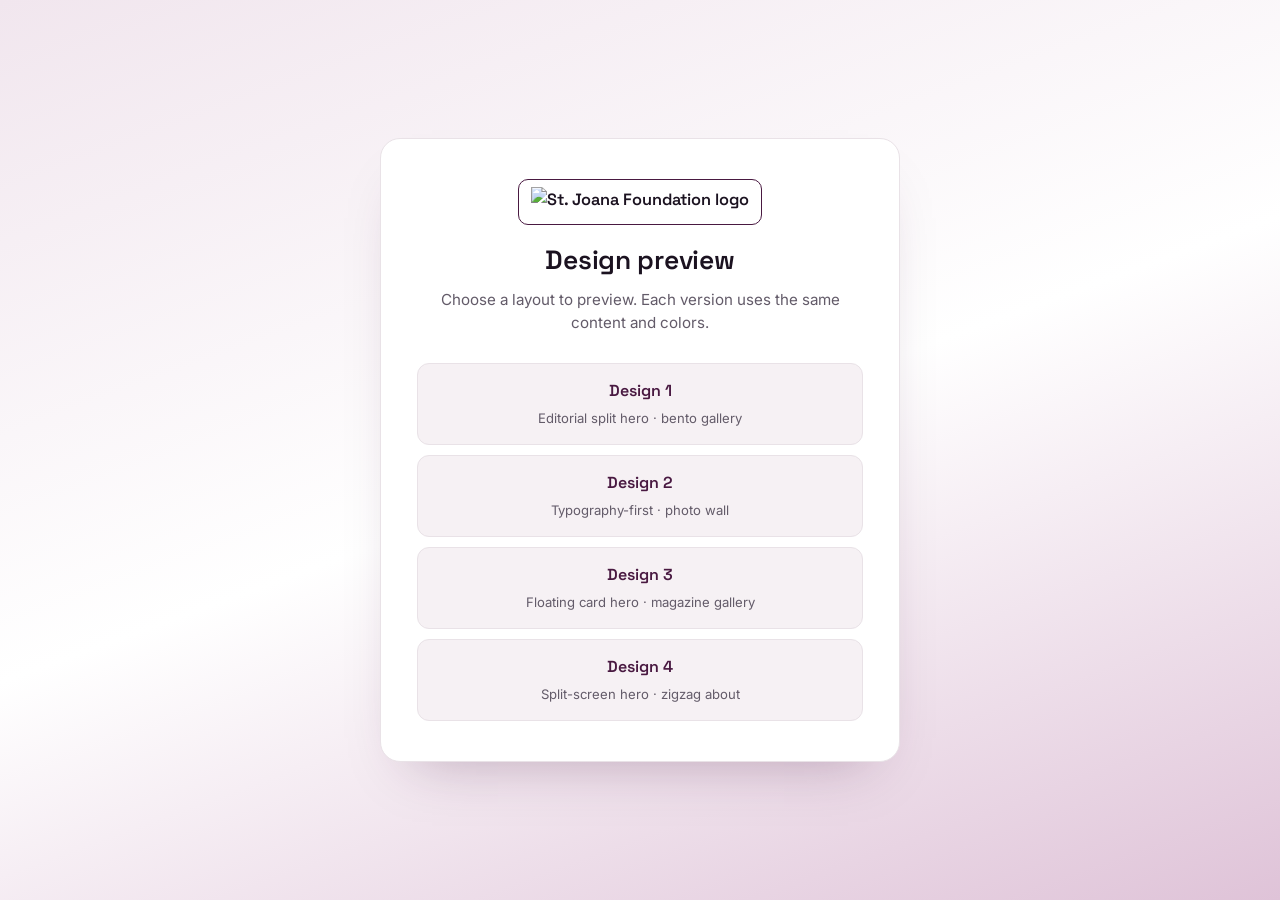
==== commit 0362b871: "Add files via upload" ====
--- a/index.html
+++ b/index.html
@@ -1,1749 +1,95 @@
-<!DOCTYPE html>
-<html lang="en">
-<head>
-<meta charset="UTF-8">
-<meta name="viewport" content="width=device-width, initial-scale=1.0">
-<title>St. Joana Foundation — Uplifting People and Communities in Lasting Ways</title>
-<link rel="preconnect" href="https://fonts.googleapis.com">
-<link rel="preconnect" href="https://fonts.gstatic.com" crossorigin>
-<link href="https://fonts.googleapis.com/css2?family=Space+Grotesk:wght@400;500;600;700&family=Inter:wght@400;500;600&family=JetBrains+Mono:wght@400;500&display=swap" rel="stylesheet">
-<style>
-  :root{
-    --ink:#1B1220;
-    --ink-soft:#635B69;
-    --line:#E9E2E7;
-    --white:#FFFFFF;
-    --tint:#F6F1F4;
-    --plum:#491941;
-    --plum-dark:#33102D;
-    --plum-tint:#EFE2EC;
-    --plum-mist:#F1E6EE;
-    --plum-glow:#DFC3D8;
-    --plum-deep-glow:#CFABC6;
-    --init-baby:#0f7a86;
-    --init-vitals:#ff8a3d;
-    --init-bridge:#0d9448;
-    --max:1180px;
-    --ease-smooth:cubic-bezier(0.33, 1, 0.68, 1);
-    --ease-out-soft:cubic-bezier(0.22, 1, 0.36, 1);
-    --dur-reveal:0.58s;
-    --dur-reveal-exit:0.46s;
-    --dur-reveal-child:0.52s;
-    --header-h:84px;
-  }
-  *{box-sizing:border-box;}
-  html{
-    scroll-behavior:smooth;
-    overflow-x:hidden;
-    background:linear-gradient(130deg, var(--plum-mist) 0%, var(--white) 36%, var(--plum-glow) 68%, var(--plum-deep-glow) 100%);
-    background-size:300% 300%;
-    animation:siteGradientShift 22s ease-in-out infinite;
-  }
-  body{
-    margin:0;
-    background:transparent;
-    color:var(--ink);
-    font-family:'Inter', sans-serif;
-    font-size:16px;
-    line-height:1.65;
-    -webkit-font-smoothing:antialiased;
-    overflow-x:hidden;
-    text-rendering:optimizeLegibility;
-    padding-top:var(--header-h);
-  }
-  @keyframes siteGradientShift{
-    0%{ background-position:0% 50%; }
-    50%{ background-position:100% 50%; }
-    100%{ background-position:0% 50%; }
-  }
-  h1,h2,h3,h4{
-    font-family:'Space Grotesk', sans-serif;
-    font-weight:600;
-    margin:0;
-    letter-spacing:-0.01em;
-    color:var(--ink);
-  }
-  .eyebrow{
-    font-family:'JetBrains Mono', monospace;
-    font-size:0.7rem;
-    letter-spacing:0.12em;
-    text-transform:uppercase;
-    color:var(--plum);
-  }
-  a{color:inherit;}
-  img{max-width:100%; display:block;}
-  .wrap{max-width:var(--max); margin:0 auto; padding:0 32px;}
-  @media (max-width:640px){ .wrap{padding:0 20px;} }
-
-  /* Mobile text variants */
-  .mobile-only{display:none;}
-  @media (max-width:640px){
-    .desktop-only{display:none !important;}
-    .mobile-only{display:block;}
-    .mobile-only-inline{display:inline !important;}
-    .mobile-hide{display:none !important;}
-  }
-  :focus-visible{ outline: 2px solid var(--plum); outline-offset: 3px; }
-
-  /* ---- Nav ---- */
-  header{
-    position:fixed;
-    top:0;
-    left:0;
-    right:0;
-    z-index:100;
-    background:rgba(255,255,255,0.52);
-    backdrop-filter:blur(18px) saturate(1.2);
-    -webkit-backdrop-filter:blur(18px) saturate(1.2);
-    border-bottom:1px solid rgba(255,255,255,0.45);
-    box-shadow:0 8px 24px -20px rgba(73,25,65,0.22);
-  }
-  nav.wrap{ display:flex; align-items:center; justify-content:space-between; padding:18px 32px; position:relative; }
-  .brand{
-    display:flex; align-items:center; gap:10px;
-    font-family:'Space Grotesk', sans-serif; font-weight:600; font-size:1.02rem;
-    text-decoration:none; color:var(--ink);
-  }
-  .brand-mark{
-    width:auto;
-    height:46px;
-    display:block;
-    object-fit:contain;
-    flex:none;
-    padding:7px 12px;
-    border:1.5px solid var(--plum);
-    border-radius:12px;
-    background:rgba(255,255,255,0.72);
-  }
-  nav ul{ list-style:none; display:flex; gap:32px; margin:0; padding:0; font-size:0.9rem; font-weight:500; }
-  nav ul a{text-decoration:none; color:var(--ink-soft); transition:color .25s var(--ease-smooth);}
-  nav ul a:hover{color:var(--ink);}
-  nav ul a.active{color:var(--ink); font-weight:600;}
-  .nav-links{display:flex; align-items:center; gap:22px;}
-  .btn{
-    display:inline-flex; align-items:center; justify-content:center; gap:8px;
-    padding:13px 24px;
-    font-family:'Inter',sans-serif; font-weight:600; font-size:0.88rem;
-    border-radius:999px; text-decoration:none; border:1px solid transparent;
-    cursor:pointer; transition:transform .32s var(--ease-smooth), box-shadow .32s var(--ease-smooth), background .25s ease, border-color .25s ease, color .25s ease;
-    min-height:44px;
-  }
-  .btn-primary{background:var(--plum); color:#fff;}
-  .btn-primary:hover{background:var(--plum-dark);}
-  .btn-ghost{border-color:var(--line); color:var(--ink); background:var(--white);}
-  .btn-ghost:hover{border-color:var(--plum);}
-  @property --accent-angle{
-    syntax:'<angle>';
-    initial-value:0deg;
-    inherits:false;
-  }
-  @property --impact-angle{
-    syntax:'<angle>';
-    initial-value:0deg;
-    inherits:false;
-  }
-  @property --pillar-angle{
-    syntax:'<angle>';
-    initial-value:0deg;
-    inherits:false;
-  }
-  @property --event-angle{
-    syntax:'<angle>';
-    initial-value:0deg;
-    inherits:false;
-  }
-  @property --init-angle{
-    syntax:'<angle>';
-    initial-value:0deg;
-    inherits:false;
-  }
-  .btn-initiative-accent{
-    position:relative;
-    border:0 !important;
-    background:var(--white);
-    isolation:isolate;
-  }
-  .btn-initiative-accent::before{
-    content:"";
-    position:absolute;
-    inset:0;
-    border-radius:inherit;
-    padding:2px;
-    background:conic-gradient(
-      from var(--accent-angle),
-      var(--plum-dark),
-      var(--plum-glow),
-      var(--plum),
-      var(--plum-dark)
-    );
-    -webkit-mask:linear-gradient(#000 0 0) content-box, linear-gradient(#000 0 0);
-    -webkit-mask-composite:xor;
-    mask-composite:exclude;
-    pointer-events:none;
-    animation:initiativeBorderSpin 3.8s linear infinite;
-  }
-  @keyframes initiativeBorderSpin{ to{ --accent-angle:360deg; } }
-  .btn svg{width:14px; height:14px;}
-  .menu-toggle{display:none; background:none; border:none; font-size:1.5rem; cursor:pointer; color:var(--ink); padding:8px; min-width:44px; min-height:44px; border-radius:10px; transition:background .25s var(--ease-smooth);}
-  .menu-toggle:active{background:var(--tint);}
-  @media (max-width:900px){
-    :root{--header-h:74px;}
-    nav.wrap{
-      padding:14px 20px;
-      justify-content:flex-start;
-      align-items:center;
-    }
-    .menu-toggle{
-      display:flex;
-      align-items:center;
-      justify-content:center;
-      margin-left:auto;
-      flex-shrink:0;
-    }
-    .nav-links{display:none;}
-    nav ul{
-      position:absolute; top:100%; left:0; right:0;
-      flex-direction:column;
-      background:rgba(255,255,255,0.72);
-      backdrop-filter:blur(18px) saturate(1.2);
-      -webkit-backdrop-filter:blur(18px) saturate(1.2);
-      padding:18px 20px 22px; border-bottom:1px solid rgba(255,255,255,0.45);
-      display:none; gap:14px; z-index:60;
-      box-shadow:0 14px 28px -18px rgba(27,18,32,0.28);
-    }
-    nav ul.open{display:flex;}
-    nav ul a{display:block; padding:6px 0; font-size:1rem;}
-    .brand-mark{height:40px; padding:6px 10px; border-radius:10px;}
-  }
-
-  /* ---- Hero ---- */
-  .hero{ padding:60px 0 64px; }
-  .hero-grid{ display:grid; grid-template-columns:1fr 0.85fr; gap:70px; align-items:center; }
-  @media (max-width:900px){ .hero-grid{grid-template-columns:1fr; gap:32px;} }
-  .hero h1{
-    font-size:clamp(1.85rem, 6vw, 3rem);
-    line-height:1.12;
-  }
-  .hero h1 .accent{ color:var(--plum); }
-  .hero p.lede{ margin-top:16px; font-size:clamp(0.98rem, 2.6vw, 1.03rem); max-width:38ch; color:var(--ink-soft); }
-  .hero-ctas{display:flex; gap:10px; margin-top:24px; flex-wrap:wrap;}
-
-  .hero-figure{
-    position:relative; aspect-ratio:4/3; border-radius:24px; overflow:hidden;
-    background:var(--tint); border:1px solid var(--line);
-    width:min(100%, 500px);
-    margin-left:auto;
-    margin-right:auto;
-  }
-  .hero-figure img{width:100%; height:100%; object-fit:cover;}
-  .hero-figure .tag{
-    position:absolute; bottom:16px; left:16px; right:16px;
-    background:rgba(27,18,32,0.82); backdrop-filter:blur(3px);
-    color:#fff; padding:13px 17px; border-radius:16px;
-    font-size:0.82rem; border:0;
-    animation:softFadePulse 6s ease-in-out infinite;
-    isolation:isolate;
-  }
-  .hero-figure .tag::before{
-    content:"";
-    position:absolute;
-    inset:0;
-    border-radius:inherit;
-    padding:2px;
-    background:conic-gradient(
-      from var(--accent-angle),
-      var(--plum-dark),
-      var(--plum-glow),
-      var(--plum),
-      var(--plum-dark)
-    );
-    -webkit-mask:linear-gradient(#000 0 0) content-box, linear-gradient(#000 0 0);
-    -webkit-mask-composite:xor;
-    mask-composite:exclude;
-    pointer-events:none;
-    animation:initiativeBorderSpin 3.8s linear infinite;
-    opacity:0.95;
-  }
-
-  .hero-stats{
-    display:grid;
-    grid-template-columns:repeat(3, minmax(0, 1fr));
-    gap:18px;
-    margin-top:34px;
-    padding-top:6px;
-  }
-  .hero-stats > div{
-    min-height:92px;
-    background:#fff;
-    border:1px solid #e7dde4;
-    border-radius:14px;
-    padding:12px 14px 10px;
-    box-shadow:0 8px 24px -20px rgba(73,25,65,0.28);
-    transition:transform .35s var(--ease-smooth), box-shadow .35s var(--ease-smooth), border-color .35s var(--ease-smooth);
-  }
-  .hero-stats > div:hover{
-    transform:translateY(-3px);
-    border-color:#ddc9d8;
-    box-shadow:0 14px 30px -20px rgba(73,25,65,0.38);
-  }
-  .hero-stats .num{
-    font-family:'Space Grotesk',sans-serif;
-    font-size:1.8rem;
-    line-height:1.1;
-    color:var(--plum);
-    font-weight:700;
-  }
-  .hero-stats .lab{
-    font-family:'JetBrains Mono',monospace;
-    font-size:0.65rem;
-    text-transform:uppercase;
-    letter-spacing:0.09em;
-    color:var(--ink-soft);
-    margin-top:6px;
-  }
-  .hero-stats .num-long{
-    font-size:0.98rem;
-    line-height:1.3;
-    color:#2d2334;
-    font-weight:600;
-    padding-top:4px;
-  }
-  @media (max-width:820px){
-    .hero-stats{grid-template-columns:repeat(2, minmax(0, 1fr));}
-  }
-  @media (max-width:640px){
-    .hero p.lede{max-width:none;}
-    .hero-figure{width:100%; border-radius:18px;}
-    .hero-ctas{flex-direction:column; align-items:stretch;}
-    .hero-ctas .btn{width:100%; justify-content:center;}
-  }
-
-  /* ---- Gallery loop (below hero) ---- */
-  .gallery-loop{
-    padding:24px 0;
-    background:
-      radial-gradient(1200px 120px at 50% -20%, rgba(255,255,255,0.16), transparent 60%),
-      linear-gradient(180deg, #6a2e60 0%, #5a2350 100%);
-    border-top:1px solid rgba(255,255,255,0.16);
-    border-bottom:1px solid rgba(255,255,255,0.08);
-  }
-  .gallery-loop .wrap{
-    max-width:none;
-    padding:0;
-    width:100%;
-  }
-  .gallery-viewport{
-    position:relative;
-    overflow:hidden;
-    border-radius:0;
-    padding:10px 0 12px;
-  }
-  .gallery-track{
-    display:flex;
-    align-items:center;
-    gap:14px;
-    width:max-content;
-    padding-inline:12px;
-    animation:galleryLoopRight 34s linear infinite;
-    will-change:transform;
-    transform:translate3d(0,0,0);
-    backface-visibility:hidden;
-  }
-  .gallery-card{
-    position:relative;
-    flex:0 0 260px;
-    width:260px;
-    aspect-ratio:4/3;
-    height:auto;
-    border-radius:16px;
-    overflow:hidden;
-    border:0;
-    box-shadow:0 18px 32px -24px rgba(17, 6, 16, 0.75);
-    background:#fff;
-  }
-  .gallery-card::after{
-    content:"";
-    position:absolute;
-    inset:0;
-    background:linear-gradient(180deg, rgba(0,0,0,0) 55%, rgba(0,0,0,0.22) 100%);
-    pointer-events:none;
-  }
-  .gallery-card img{
-    width:100%;
-    height:100%;
-    object-fit:cover;
-    display:block;
-    transform:scale(1.02);
-  }
-  @keyframes galleryLoopRight{
-    from{ transform:translate3d(-50%, 0, 0); }
-    to{ transform:translate3d(0%, 0, 0); }
-  }
-  @media (max-width:900px){
-    .gallery-card{
-      flex-basis:200px;
-      width:200px;
-    }
-    .gallery-track{gap:12px;}
-  }
-  @media (max-width:640px){
-    section.gallery-loop{padding:12px 0 16px;}
-    .gallery-loop{padding:12px 0 16px;}
-    .gallery-viewport{
-      padding:8px 0 10px;
-      min-height:calc(clamp(128px, 36vw, 156px) * 0.75 + 20px);
-    }
-    .gallery-track{
-      gap:8px;
-      padding-inline:8px;
-      animation-duration:28s;
-    }
-    .gallery-card{
-      flex:0 0 clamp(128px, 36vw, 156px);
-      width:clamp(128px, 36vw, 156px);
-      border-radius:12px;
-      box-shadow:0 12px 24px -18px rgba(17, 6, 16, 0.65);
-    }
-    .gallery-card::before{padding:1.5px;}
-    .gallery-card img{transform:none;}
-  }
-
-  /* ---- Section basics ---- */
-  section{padding:60px 0 64px;}
-  .section-soft{
-    background:linear-gradient(180deg, #5a2350 0%, #4a1d43 100%);
-    border-top:1px solid rgba(255,255,255,0.12);
-    border-bottom:1px solid rgba(255,255,255,0.12);
-  }
-  .section-soft .eyebrow{ color:#d9b8d1; }
-  .section-soft h2, .section-soft h3{ color:#fff; }
-  .section-soft .section-head p{ color:#d8c0d2; }
-  .section-soft .pillar-card{
-    background:rgba(255,255,255,0.08);
-    border-color:rgba(255,255,255,0.18);
-  }
-  .section-soft .pillar-card p{ color:#d8c0d2; }
-  .section-soft .pillar-card .num{
-    background:rgba(255,255,255,0.12);
-    border-color:rgba(255,255,255,0.25);
-    color:#f0d9ea;
-  }
-  .section-soft .pillars-grid .pillar-card:nth-child(1){
-    border-color:transparent;
-  }
-  .section-soft .pillars-grid .pillar-card:nth-child(2){
-    border-color:transparent;
-  }
-  .section-soft .pillars-grid .pillar-card:nth-child(3){
-    border-color:transparent;
-  }
-  .section-soft .pillars-grid .pillar-card:nth-child(1) .num{
-    color:#6bd7e0;
-    border-color:rgba(15,122,134,0.55);
-  }
-  .section-soft .pillars-grid .pillar-card:nth-child(2) .num{
-    color:#ffc08f;
-    border-color:rgba(255,138,61,0.55);
-  }
-  .section-soft .pillars-grid .pillar-card:nth-child(3) .num{
-    color:#91e5b6;
-    border-color:rgba(13,148,72,0.55);
-  }
-  .section-soft .pillars-grid .pillar-card{
-    position:relative;
-    border:0;
-  }
-  .section-soft .pillars-grid .pillar-card::before{
-    content:"";
-    position:absolute;
-    inset:0;
-    border-radius:inherit;
-    padding:1.5px;
-    background:conic-gradient(
-      from var(--pillar-angle, 0deg),
-      var(--pillar-1, rgba(15,122,134,0.62)),
-      var(--pillar-2, rgba(118,225,235,0.92)),
-      var(--pillar-3, rgba(15,122,134,0.62)),
-      var(--pillar-1, rgba(15,122,134,0.62))
-    );
-    -webkit-mask:linear-gradient(#000 0 0) content-box, linear-gradient(#000 0 0);
-    -webkit-mask-composite:xor;
-    mask-composite:exclude;
-    pointer-events:none;
-    animation:pillarStrokeSpin 4.8s linear infinite;
-    opacity:0.95;
-  }
-  @keyframes pillarStrokeSpin{ to{ --pillar-angle:360deg; } }
-  .section-soft .pillars-grid .pillar-card:nth-child(1){ --pillar-1:rgba(15,122,134,0.62); --pillar-2:rgba(118,225,235,0.92); --pillar-3:rgba(15,122,134,0.62); }
-  .section-soft .pillars-grid .pillar-card:nth-child(2){ --pillar-1:rgba(255,138,61,0.66); --pillar-2:rgba(255,208,164,0.95); --pillar-3:rgba(255,138,61,0.66); }
-  .section-soft .pillars-grid .pillar-card:nth-child(3){ --pillar-1:rgba(13,148,72,0.64); --pillar-2:rgba(154,236,190,0.94); --pillar-3:rgba(13,148,72,0.64); }
-  .section-soft .event-row{
-    background:rgba(255,255,255,0.08);
-    border-color:rgba(255,255,255,0.18);
-  }
-  .section-soft .event-row .name{ color:#fff; }
-  .section-soft .event-row .place{ color:#d8c0d2; }
-  .section-soft .event-row .date{
-    background:rgba(255,255,255,0.15);
-    color:#f0d9ea;
-  }
-  .section-soft .event-row .link{ color:#f0d9ea; }
-  .section-soft .btn-ghost{
-    border-color:rgba(255,255,255,0.4);
-    color:#fff;
-    background:transparent;
-  }
-  .section-soft .btn-ghost:hover{
-    border-color:#fff;
-    background:rgba(255,255,255,0.08);
-  }
-
-  .section-head{max-width:620px; margin-bottom:52px;}
-  .section-head h2{font-size:clamp(1.55rem, 4.5vw, 2.2rem); margin-top:10px;}
-  .section-head p{margin-top:14px; color:var(--ink-soft); font-size:1.02rem;}
-  .section-head.compact{max-width:520px; margin-bottom:36px;}
-
-  /* ---- Impact strip ---- */
-  .impact-strip{
-    margin-top:44px;
-    display:grid;
-    grid-template-columns:repeat(3,1fr);
-    gap:14px;
-  }
-  .impact-item{
-    border:0;
-    border-radius:16px;
-    background:var(--white);
-    padding:15px 15px 13px;
-  }
-  .impact-item.reveal.in-view{
-    animation:softFadePulse 8s ease-in-out infinite;
-  }
-  .impact-item.reveal:not(.in-view){
-    animation:none;
-  }
-  /* Impact cards: moving gradient stroke per initiative color */
-  .impact-item::after{ display:none; }
-  .impact-item::before{
-    content:"";
-    position:absolute;
-    inset:0;
-    border-radius:inherit;
-    padding:1.5px;
-    background:conic-gradient(
-      from var(--impact-angle, 0deg),
-      var(--impact-1, rgba(15,122,134,0.65)),
-      var(--impact-2, rgba(118,225,235,0.95)),
-      var(--impact-3, rgba(15,122,134,0.65)),
-      var(--impact-1, rgba(15,122,134,0.65))
-    );
-    -webkit-mask:linear-gradient(#000 0 0) content-box, linear-gradient(#000 0 0);
-    -webkit-mask-composite:xor;
-    mask-composite:exclude;
-    pointer-events:none;
-    animation:impactStrokeSpin 4.6s linear infinite;
-    opacity:0.95;
-  }
-  @keyframes impactStrokeSpin{ to{ --impact-angle:360deg; } }
-  .impact-strip .impact-item:nth-child(1){ --impact-1:rgba(15,122,134,0.62); --impact-2:rgba(118,225,235,0.92); --impact-3:rgba(15,122,134,0.62); }
-  .impact-strip .impact-item:nth-child(2){ --impact-1:rgba(255,138,61,0.66); --impact-2:rgba(255,208,164,0.95); --impact-3:rgba(255,138,61,0.66); }
-  .impact-strip .impact-item:nth-child(3){ --impact-1:rgba(13,148,72,0.64); --impact-2:rgba(154,236,190,0.94); --impact-3:rgba(13,148,72,0.64); }
-  .impact-item .top{
-    display:flex;
-    align-items:center;
-    gap:10px;
-    margin-bottom:8px;
-    color:var(--plum);
-  }
-  .impact-item .top svg{width:18px; height:18px;}
-  .impact-item strong{
-    font-family:'Space Grotesk',sans-serif;
-    font-size:1.1rem;
-  }
-  .impact-item p{
-    margin:0;
-    font-size:0.9rem;
-    color:var(--ink-soft);
-  }
-  @media (max-width:820px){ .impact-strip{grid-template-columns:1fr;} }
-
-  /* ---- About / story ---- */
-  .about{background:var(--tint); border-top:1px solid var(--line); border-bottom:1px solid var(--line);}
-  .about-grid{display:grid; grid-template-columns:0.9fr 1.1fr; gap:64px; align-items:start;}
-  @media (max-width:900px){ .about-grid{grid-template-columns:1fr;} }
-  .about-figure{
-    border-radius:24px;
-    overflow:hidden;
-    aspect-ratio:4/3;
-    border:1px solid var(--line);
-    width:min(100%, 440px);
-    margin-left:auto;
-    margin-right:auto;
-  }
-  .about-figure img{width:100%; height:100%; object-fit:cover;}
-  .about-copy p{font-size:1.02rem; color:#3E3644; margin:0 0 16px;}
-  .about-copy p:last-child{margin-bottom:0;}
-  blockquote{
-    margin:26px 0 0; padding-left:18px; border-left:2px solid var(--plum);
-    font-family:'Space Grotesk',sans-serif; font-size:1.1rem; color:var(--ink);
-  }
-  blockquote cite{
-    display:block; margin-top:10px; font-family:'JetBrains Mono',monospace;
-    font-style:normal; font-size:0.75rem; text-transform:uppercase; letter-spacing:0.05em; color:var(--ink-soft);
-  }
-
-  /* ---- Pillars ---- */
-  .pillars-grid{ display:grid; grid-template-columns:repeat(3,1fr); gap:20px; }
-  @media (max-width:820px){ .pillars-grid{grid-template-columns:1fr;} }
-  .pillar-card{ background:var(--tint); border:1px solid var(--line); border-radius:20px; padding:26px 23px; }
-  .pillar-card .num{
-    width:36px; height:36px; border-radius:50%; background:var(--white); border:1px solid var(--line);
-    display:flex; align-items:center; justify-content:center;
-    font-family:'JetBrains Mono',monospace; font-size:0.72rem; color:var(--plum); margin-bottom:18px;
-  }
-  .pillar-card h3{font-size:1.12rem; margin-bottom:10px;}
-  .pillar-card p{font-size:0.94rem; color:var(--ink-soft); margin:0;}
-
-  /* ---- Initiatives ---- */
-  .initiatives-grid{display:grid; grid-template-columns:repeat(3,1fr); gap:24px;}
-  @media (max-width:900px){ .initiatives-grid{grid-template-columns:1fr;} }
-  .init-card{ background:var(--white); border:1px solid var(--line); border-radius:22px; overflow:hidden; display:flex; flex-direction:column; }
-  .init-card--orange{
-    background:var(--init-vitals);
-    border-color:var(--init-vitals);
-  }
-  .init-photo{ aspect-ratio:16/11; overflow:hidden; position:relative; }
-  .init-photo img{ width:100%; height:100%; object-fit:cover; }
-  .init-mark{
-    position:absolute; top:16px; left:16px;
-    width:40px; height:40px; border-radius:50%; background:rgba(255,255,255,0.92); color:var(--plum);
-    display:flex; align-items:center; justify-content:center; font-family:'Space Grotesk',sans-serif; font-weight:700; font-size:0.9rem;
-  }
-  .init-body{padding:19px 20px 21px; flex:1; display:flex; flex-direction:column;}
-  .init-body h3{font-size:1.1rem; margin-bottom:8px;}
-  .init-body p{font-size:0.92rem; color:var(--ink-soft); margin:0 0 18px; flex:1;}
-  .init-link{font-family:'JetBrains Mono',monospace; font-size:0.76rem; color:var(--plum); text-decoration:none; display:inline-flex; align-items:center; gap:6px;}
-  .init-card--orange .init-body h3{ color:#ffffff; }
-  .init-card--orange .init-body p{ color:rgba(255,255,255,0.92); }
-  .init-card--orange .init-link{ color:#ffffff; font-weight:600; }
-  .init-card--orange .init-mark{
-    background:rgba(255,255,255,0.92);
-    color:#a34311;
-  }
-  .init-card--teal{
-    background:var(--init-baby);
-    border-color:var(--init-baby);
-  }
-  .init-card--teal .init-body h3{ color:#ffffff; }
-  .init-card--teal .init-body p{ color:rgba(255,255,255,0.92); }
-  .init-card--teal .init-link{ color:#ffffff; font-weight:600; }
-  .init-card--teal .init-mark{
-    background:rgba(255,255,255,0.92);
-    color:var(--init-baby);
-  }
-  .init-card--green{
-    background:var(--init-bridge);
-    border-color:var(--init-bridge);
-  }
-  .init-card--green .init-body h3{ color:#ffffff; }
-  .init-card--green .init-body p{ color:rgba(255,255,255,0.92); }
-  .init-card--green .init-link{ color:#ffffff; font-weight:600; }
-  .init-card--green .init-mark{
-    background:rgba(255,255,255,0.92);
-    color:var(--init-bridge);
-  }
-  .init-card--teal,
-  .init-card--orange,
-  .init-card--green{
-    position:relative;
-    border:0;
-  }
-  .init-card--teal::before,
-  .init-card--orange::before,
-  .init-card--green::before{
-    content:"";
-    position:absolute;
-    inset:0;
-    border-radius:inherit;
-    padding:2.6px;
-    background:conic-gradient(
-      from var(--init-angle, 0deg),
-      var(--init-stroke-1),
-      var(--init-stroke-2),
-      var(--init-stroke-3),
-      var(--init-stroke-1)
-    );
-    -webkit-mask:linear-gradient(#000 0 0) content-box, linear-gradient(#000 0 0);
-    -webkit-mask-composite:xor;
-    mask-composite:exclude;
-    pointer-events:none;
-    animation:initStrokeSpin 4.8s linear infinite;
-    opacity:0.95;
-    z-index:2;
-  }
-  @keyframes initStrokeSpin{ to{ --init-angle:360deg; } }
-  .init-card--teal{
-    --init-stroke-1:rgba(15,122,134,0.72);
-    --init-stroke-2:rgba(124,229,238,0.96);
-    --init-stroke-3:rgba(15,122,134,0.72);
-  }
-  .init-card--orange{
-    --init-stroke-1:rgba(255,138,61,0.74);
-    --init-stroke-2:rgba(255,209,166,0.98);
-    --init-stroke-3:rgba(255,138,61,0.74);
-  }
-  .init-card--green{
-    --init-stroke-1:rgba(13,148,72,0.73);
-    --init-stroke-2:rgba(159,239,193,0.97);
-    --init-stroke-3:rgba(13,148,72,0.73);
-  }
-
-  /* Initiative brand colors (for text/links/rows anywhere on page) */
-  .initiative-baby{ color:var(--init-baby); }
-  .initiative-vitals{ color:var(--init-vitals); }
-  .initiative-bridge{ color:var(--init-bridge); }
-
-  /* Moving gradient accents for other strokes */
-  @keyframes accentSweep{
-    0%{ background-position:0% 50%; }
-    50%{ background-position:100% 50%; }
-    100%{ background-position:0% 50%; }
-  }
-
-  .hero-stats > div,
-  .impact-item,
-  .involve-card,
-  .event-row{
-    position:relative;
-  }
-  .hero-stats > div::after,
-  .impact-item::after,
-  .involve-card::after{
-    content:"";
-    position:absolute;
-    left:10px;
-    right:10px;
-    top:-1px;
-    height:3px;
-    border-radius:999px;
-    background-size:220% 220%;
-    animation:accentSweep 5.2s ease-in-out infinite;
-    opacity:0.85;
-    pointer-events:none;
-  }
-  .hero-stats > div:nth-child(1)::after,
-  .involve-grid .involve-card:nth-child(1)::after{
-    background-image:linear-gradient(90deg, rgba(15,122,134,0.45), rgba(102,220,230,0.72), rgba(15,122,134,0.45));
-  }
-  .hero-stats > div:nth-child(2)::after,
-  .involve-grid .involve-card:nth-child(2)::after{
-    background-image:linear-gradient(90deg, rgba(255,138,61,0.46), rgba(255,198,142,0.75), rgba(255,138,61,0.46));
-  }
-  .hero-stats > div:nth-child(3)::after,
-  .involve-grid .involve-card:nth-child(3)::after{
-    background-image:linear-gradient(90deg, rgba(13,148,72,0.44), rgba(137,232,179,0.73), rgba(13,148,72,0.44));
-  }
-
-  .event-row.event-vitals,
-  .event-row.event-baby,
-  .event-row.event-bridge{
-    border:0;
-  }
-  .event-row.event-vitals{
-    --event-1:rgba(255,138,61,0.68);
-    --event-2:rgba(255,204,154,0.95);
-    --event-3:rgba(255,138,61,0.68);
-    background:linear-gradient(90deg, rgba(255,138,61,0.16) 0%, rgba(255,138,61,0.05) 28%, rgba(255,255,255,0) 100%), var(--tint);
-  }
-  .event-row.event-baby{
-    --event-1:rgba(15,122,134,0.66);
-    --event-2:rgba(118,225,235,0.94);
-    --event-3:rgba(15,122,134,0.66);
-    background:linear-gradient(90deg, rgba(15,122,134,0.16) 0%, rgba(15,122,134,0.05) 28%, rgba(255,255,255,0) 100%), var(--tint);
-  }
-  .event-row.event-bridge{
-    --event-1:rgba(13,148,72,0.67);
-    --event-2:rgba(144,233,183,0.94);
-    --event-3:rgba(13,148,72,0.67);
-    background:linear-gradient(90deg, rgba(13,148,72,0.16) 0%, rgba(13,148,72,0.05) 28%, rgba(255,255,255,0) 100%), var(--tint);
-  }
-  .event-row.event-vitals::before,
-  .event-row.event-baby::before,
-  .event-row.event-bridge::before{
-    content:"";
-    position:absolute;
-    inset:0;
-    border-radius:inherit;
-    padding:1.5px;
-    background:conic-gradient(
-      from var(--event-angle, 0deg),
-      var(--event-1),
-      var(--event-2),
-      var(--event-3),
-      var(--event-1)
-    );
-    -webkit-mask:linear-gradient(#000 0 0) content-box, linear-gradient(#000 0 0);
-    -webkit-mask-composite:xor;
-    mask-composite:exclude;
-    pointer-events:none;
-    animation:eventStrokeSpin 4.7s linear infinite;
-    opacity:0.95;
-  }
-  @keyframes eventStrokeSpin{ to{ --event-angle:360deg; } }
-  .section-soft .event-row.event-vitals{
-    background:linear-gradient(90deg, rgba(255,138,61,0.25) 0%, rgba(255,138,61,0.08) 30%, rgba(255,255,255,0.06) 100%);
-  }
-  .section-soft .event-row.event-baby{
-    background:linear-gradient(90deg, rgba(15,122,134,0.25) 0%, rgba(15,122,134,0.08) 30%, rgba(255,255,255,0.06) 100%);
-  }
-  .section-soft .event-row.event-bridge{
-    background:linear-gradient(90deg, rgba(13,148,72,0.25) 0%, rgba(13,148,72,0.08) 30%, rgba(255,255,255,0.06) 100%);
-  }
-
-  /* Gallery initiative strokes also get moving gradient ring */
-  .gallery-card::before{
-    content:"";
-    position:absolute;
-    inset:0;
-    border-radius:inherit;
-    padding:2px;
-    background:conic-gradient(
-      from var(--accent-angle),
-      var(--snake-1, rgba(255,255,255,0.95)),
-      var(--snake-2, rgba(255,255,255,0.72)),
-      var(--snake-3, rgba(255,255,255,0.45)),
-      var(--snake-1, rgba(255,255,255,0.95))
-    );
-    -webkit-mask:linear-gradient(#000 0 0) content-box, linear-gradient(#000 0 0);
-    -webkit-mask-composite:xor;
-    mask-composite:exclude;
-    pointer-events:none;
-    animation:initiativeBorderSpin 3.9s linear infinite;
-    z-index:2;
-    opacity:0.95;
-  }
-  .gallery-card:nth-child(4n+1){ --snake-1:rgba(255,255,255,0.98); --snake-2:rgba(255,255,255,0.78); --snake-3:rgba(255,255,255,0.5); }
-  .gallery-card:nth-child(4n+2){ --snake-1:var(--init-baby); --snake-2:rgba(118,225,235,0.9); --snake-3:rgba(15,122,134,0.55); }
-  .gallery-card:nth-child(4n+3){ --snake-1:var(--init-vitals); --snake-2:rgba(255,204,154,0.9); --snake-3:rgba(255,138,61,0.55); }
-  .gallery-card:nth-child(4n+4){ --snake-1:var(--init-bridge); --snake-2:rgba(144,233,183,0.9); --snake-3:rgba(13,148,72,0.55); }
-
-  footer .initiative-link{ font-weight:600; }
-  footer .initiative-link.initiative-baby{ color:#6bd7e0; }
-  footer .initiative-link.initiative-vitals{ color:#ffc08f; }
-  footer .initiative-link.initiative-bridge{ color:#91e5b6; }
-
-  /* ---- Events ---- */
-  .events-list{ display:flex; flex-direction:column; gap:14px; }
-  .event-row{
-    display:grid; grid-template-columns:140px 1fr auto; gap:24px; align-items:center;
-    padding:18px 22px; background:var(--tint); border:1px solid var(--line); border-radius:16px;
-  }
-  @media (max-width:640px){
-    .event-row{
-      grid-template-columns:auto 1fr auto;
-      grid-template-rows:auto auto;
-      gap:2px 10px;
-      padding:10px 12px;
-      border-radius:13px;
-      align-items:center;
-    }
-    .event-row .date{
-      grid-column:1;
-      grid-row:1 / span 2;
-      align-self:center;
-      padding:4px 8px;
-      font-size:0.64rem;
-    }
-    .event-row > div:nth-child(2){
-      grid-column:2;
-      grid-row:1 / span 2;
-      min-width:0;
-    }
-    .event-row .name{font-size:0.9rem; line-height:1.2;}
-    .event-row .place{font-size:0.74rem; margin-top:1px;}
-    .event-row .link{
-      grid-column:3;
-      grid-row:1 / span 2;
-      align-self:center;
-      display:inline-flex;
-      margin-top:0;
-      font-size:0.68rem;
-    }
-  }
-  .event-row .date{
-    font-family:'JetBrains Mono',monospace; font-size:0.75rem; color:var(--plum);
-    background:var(--plum-tint); border-radius:999px; padding:6px 12px; display:inline-block; width:fit-content;
-  }
-  .event-row .name{font-family:'Space Grotesk',sans-serif; font-size:1.05rem;}
-  .event-row .place{font-size:0.88rem; color:var(--ink-soft); margin-top:2px;}
-  .event-row .link{font-family:'JetBrains Mono',monospace; font-size:0.78rem; color:var(--plum); text-decoration:none; white-space:nowrap;}
-  .event-row .name{line-height:1.3;}
-
-  /* ---- Get involved ---- */
-  .involve-grid{ display:grid; grid-template-columns:repeat(3,1fr); gap:20px; }
-  @media (max-width:820px){ .involve-grid{grid-template-columns:1fr;} }
-  .involve-card{
-    background:var(--tint);
-    border:1px solid var(--line);
-    border-radius:20px;
-    padding:27px 23px;
-    display:flex;
-    flex-direction:column;
-  }
-  .involve-card h3{font-size:1.1rem; margin-bottom:10px;}
-  .involve-card p{font-size:0.94rem; color:var(--ink-soft); margin-bottom:20px;}
-  .involve-card .btn{
-    margin-top:auto;
-    align-self:flex-start;
-  }
-
-  /* ---- Footer ---- */
-  footer{background:var(--plum-dark); color:#D9CBD5; padding:56px 0 30px;}
-  footer .brand{color:#fff;}
-  footer .brand-mark{
-    filter:brightness(0) invert(1);
-    border-color:rgba(255,255,255,0.42);
-    background:rgba(255,255,255,0.06);
-  }
-  .footer-grid{display:grid; grid-template-columns:1.3fr 1fr 1fr 1fr; gap:36px; padding-bottom:36px; border-bottom:1px solid rgba(255,255,255,0.14);}
-  @media (max-width:760px){ .footer-grid{grid-template-columns:1fr; row-gap:28px;} }
-  @media (max-width:480px){ .foot-bottom{flex-direction:column; align-items:flex-start; gap:6px;} }
-  footer h4{font-family:'JetBrains Mono',monospace; font-size:0.7rem; text-transform:uppercase; letter-spacing:0.08em; color:#C9A9C1; margin-bottom:16px; font-weight:500;}
-  footer ul{list-style:none; margin:0; padding:0; display:flex; flex-direction:column; gap:10px;}
-  footer ul a{text-decoration:none; color:#D9CBD5; font-size:0.9rem;}
-  footer ul a:hover{color:#fff;}
-  footer p{color:#C3AEBE; font-size:0.9rem; max-width:32ch;}
-  .social-row{display:flex; gap:12px; margin-top:16px;}
-  .social-row a{
-    width:34px; height:34px; border-radius:8px; background:rgba(255,255,255,0.1);
-    display:flex; align-items:center; justify-content:center; font-family:'JetBrains Mono',monospace; font-size:0.7rem;
-    text-decoration:none; color:#fff;
-  }
-  .social-row a:hover{background:rgba(255,255,255,0.2);}
-  .foot-bottom{display:flex; justify-content:space-between; align-items:center; padding-top:22px; font-size:0.8rem; color:#A98FA0; flex-wrap:wrap; gap:10px;}
-
-  @media (prefers-reduced-motion: reduce){ html{scroll-behavior:auto;} *{transition:none !important; animation:none !important;} }
-
-  /* ---- Decorative blobs ---- */
-  .blob{
-    position:absolute; border-radius:50%; filter:blur(50px);
-    background:radial-gradient(circle at 30% 30%, var(--plum-tint), transparent 70%);
-    opacity:0.7; pointer-events:none; z-index:0;
-    animation:float 14s ease-in-out infinite;
-  }
-  @keyframes float{
-    0%,100%{ transform:translate(0,0) scale(1); }
-    50%{ transform:translate(20px,-24px) scale(1.06); }
-  }
-  .hero{
-    position:relative;
-    overflow:hidden;
-    isolation:isolate;
-    background:var(--plum-mist);
-  }
-  .hero::before{
-    content:"";
-    position:absolute;
-    inset:0;
-    z-index:0;
-    background:linear-gradient(
-      125deg,
-      #faf6f9 0%,
-      #f1e6ee 22%,
-      #efe2ec 44%,
-      #f7eef4 66%,
-      #f3e8f0 84%,
-      #faf6f9 100%
-    );
-    background-size:320% 320%;
-    animation:heroGradientShift 6s ease-in-out infinite;
-  }
-  .hero::after{
-    content:"";
-    position:absolute;
-    inset:0;
-    z-index:0;
-    background:
-      radial-gradient(circle at 18% 22%, rgba(241,230,238,0.55), transparent 48%),
-      radial-gradient(circle at 82% 78%, rgba(239,226,236,0.5), transparent 46%),
-      radial-gradient(circle at 52% 48%, rgba(255,255,255,0.45), transparent 52%);
-    animation:heroGlowShift 7s ease-in-out infinite alternate;
-    pointer-events:none;
-  }
-  @keyframes heroGradientShift{
-    0%{ background-position:0% 50%; }
-    50%{ background-position:100% 50%; }
-    100%{ background-position:0% 50%; }
-  }
-  @keyframes heroGlowShift{
-    0%{ opacity:0.85; transform:scale(1); }
-    50%{ opacity:1; transform:scale(1.04); }
-    100%{ opacity:0.9; transform:scale(1.02); }
-  }
-  .hero .blob{
-    width:420px; height:420px; top:-160px; right:-120px;
-    opacity:0.55;
-    background:radial-gradient(circle at 30% 30%, rgba(241,230,238,0.75), transparent 70%);
-  }
-  .hero .blob.b2{
-    width:260px; height:260px; left:-100px; bottom:-80px;
-    background:radial-gradient(circle at 30% 30%, rgba(239,226,236,0.7), transparent 70%);
-    animation-delay:-6s;
-    opacity:0.5;
-  }
-  section{ position:relative; }
-  .hero .blob{ z-index:1; }
-  .hero > .wrap{ position:relative; z-index:2; }
-  section > .wrap{ position:relative; z-index:1; }
-
-  /* ---- Scroll reveal ---- */
-  .reveal{
-    opacity:0;
-    transform:translate3d(0, 28px, 0) scale(0.99);
-    transition:
-      opacity var(--dur-reveal) var(--ease-out-soft),
-      transform var(--dur-reveal) var(--ease-out-soft);
-    backface-visibility:hidden;
-    -webkit-backface-visibility:hidden;
-  }
-  .reveal.in-view{
-    opacity:1;
-    transform:translate3d(0, 0, 0) scale(1);
-  }
-  .reveal.fall-left{
-    transform:translate3d(-32px, 28px, 0) scale(0.99);
-  }
-  .reveal.fall-right{
-    transform:translate3d(32px, 28px, 0) scale(0.99);
-  }
-  .reveal.fall-left.in-view,
-  .reveal.fall-right.in-view{
-    transform:translate3d(0, 0, 0) scale(1);
-  }
-  .reveal.out-up,
-  .reveal.out-down{
-    opacity:0;
-    transition-duration:var(--dur-reveal-exit);
-  }
-  .reveal.out-up:not(.fall-left):not(.fall-right){
-    transform:translate3d(0, -22px, 0) scale(0.99);
-  }
-  .reveal.out-down:not(.fall-left):not(.fall-right){
-    transform:translate3d(0, 28px, 0) scale(0.99);
-  }
-  .reveal.fall-left.out-up{
-    transform:translate3d(-24px, -22px, 0) scale(0.99);
-  }
-  .reveal.fall-left.out-down{
-    transform:translate3d(-24px, 28px, 0) scale(0.99);
-  }
-  .reveal.fall-right.out-up{
-    transform:translate3d(24px, -22px, 0) scale(0.99);
-  }
-  .reveal.fall-right.out-down{
-    transform:translate3d(24px, 28px, 0) scale(0.99);
-  }
-
-  /* Staggered side reveals inside grids/lists */
-  .hero-stats .reveal:nth-child(1),
-  .impact-strip .reveal:nth-child(1),
-  .pillars-grid .reveal:nth-child(1),
-  .involve-grid .reveal:nth-child(1),
-  .initiatives-grid .reveal:nth-child(1),
-  .events-list .reveal:nth-child(1),
-  .footer-grid .reveal:nth-child(1){ transition-delay:.03s; }
-  .hero-stats .reveal:nth-child(2),
-  .impact-strip .reveal:nth-child(2),
-  .pillars-grid .reveal:nth-child(2),
-  .involve-grid .reveal:nth-child(2),
-  .initiatives-grid .reveal:nth-child(2),
-  .events-list .reveal:nth-child(2),
-  .footer-grid .reveal:nth-child(2){ transition-delay:.08s; }
-  .hero-stats .reveal:nth-child(3),
-  .impact-strip .reveal:nth-child(3),
-  .pillars-grid .reveal:nth-child(3),
-  .involve-grid .reveal:nth-child(3),
-  .initiatives-grid .reveal:nth-child(3),
-  .events-list .reveal:nth-child(3),
-  .footer-grid .reveal:nth-child(3){ transition-delay:.13s; }
-  .footer-grid .reveal:nth-child(4){ transition-delay:.18s; }
-  .reveal.out-up,
-  .reveal.out-down{ transition-delay:0s !important; }
-
-  .init-card.reveal,
-  .event-row.reveal{
-    transition:
-      opacity var(--dur-reveal) var(--ease-out-soft),
-      transform var(--dur-reveal) var(--ease-out-soft),
-      box-shadow .22s var(--ease-smooth),
-      border-color .22s var(--ease-smooth);
-  }
-
-  /* Card hovers — only after reveal completes */
-  .pillar-card:not(.reveal), .init-card:not(.reveal), .involve-card:not(.reveal), .event-row:not(.reveal){
-    transition:transform .22s var(--ease-smooth), box-shadow .22s var(--ease-smooth), border-color .22s var(--ease-smooth);
-  }
-  .pillar-card:not(.reveal):hover, .pillar-card.reveal.in-view:hover,
-  .involve-card:not(.reveal):hover, .involve-card.reveal.in-view:hover{
-    transform:translateY(-4px);
-    box-shadow:0 16px 32px -20px rgba(73,25,65,0.35);
-    border-color:var(--plum-tint);
-  }
-  .initiatives-grid .init-card.reveal.in-view:hover{ transform:translate3d(0, -6px, 0); box-shadow:0 20px 40px -20px rgba(73,25,65,0.35); }
-  .init-card:not(.reveal):hover{ transform:translateY(-6px); box-shadow:0 20px 40px -20px rgba(73,25,65,0.35); }
-  .events-list .event-row.reveal.in-view:hover{ transform:translate3d(4px, 0, 0); border-color:var(--plum-tint); }
-  .event-row:not(.reveal):hover{ transform:translateX(4px); border-color:var(--plum-tint); }
-  .init-photo img, .about-figure img, .hero-figure img{ transition:transform .35s var(--ease-smooth); }
-  .init-card:hover .init-photo img{ transform:scale(1.05); }
-  .about-figure:hover img, .hero-figure:hover img{ transform:scale(1.03); }
-  .btn{ transition:transform .22s var(--ease-smooth), box-shadow .22s var(--ease-smooth), background .2s ease, border-color .2s ease, color .2s ease; }
-  .btn-primary:hover{ transform:translateY(-2px); box-shadow:0 10px 20px -8px rgba(73,25,65,0.5); }
-  .btn-ghost:hover{ transform:translateY(-2px); }
-
-  /* ---- Nav underline ---- */
-  nav ul a{ position:relative; }
-  nav ul a::after{
-    content:''; position:absolute; left:0; bottom:-4px; width:0; height:2px; background:var(--plum);
-    transition:width .3s var(--ease-smooth);
-  }
-  nav ul a:hover::after, nav ul a.active::after{ width:100%; }
-
-  /* ---- Hero entrance ---- */
-  /* Hero now uses the shared directional reveal system. */
-  @keyframes rise{ from{ opacity:0; transform:translateY(16px);} to{ opacity:1; transform:translateY(0);} }
-
-  /* ---- Init mark pulse ---- */
-  .init-mark{ transition:transform .35s var(--ease-smooth); }
-  .init-card:hover .init-mark{ transform:scale(1.1); }
-
-  @keyframes softFadePulse{
-    0%, 100%{ opacity:0.9; }
-    50%{ opacity:1; }
-  }
-
-  /* ---- Mobile: tighter sections + smaller cards ---- */
-  @media (max-width:768px){
-    :root{
-      --dur-reveal:0.46s;
-      --dur-reveal-exit:0.38s;
-      --dur-reveal-child:0.42s;
-    }
-    .reveal,
-    .reveal.out-up,
-    .reveal.out-down{
-      transition-duration:var(--dur-reveal);
-    }
-    .reveal.out-up,
-    .reveal.out-down{
-      transition-duration:var(--dur-reveal-exit);
-    }
-    .reveal{
-      transform:translate3d(0, 20px, 0) scale(0.99);
-    }
-    .reveal.fall-left{
-      transform:translate3d(-18px, 20px, 0) scale(0.99);
-    }
-    .reveal.fall-right{
-      transform:translate3d(18px, 20px, 0) scale(0.99);
-    }
-    .reveal.out-up:not(.fall-left):not(.fall-right){
-      transform:translate3d(0, -16px, 0) scale(0.99);
-    }
-    .reveal.out-down:not(.fall-left):not(.fall-right){
-      transform:translate3d(0, 20px, 0) scale(0.99);
-    }
-    .reveal.fall-left.out-up{
-      transform:translate3d(-14px, -16px, 0) scale(0.99);
-    }
-    .reveal.fall-left.out-down{
-      transform:translate3d(-14px, 20px, 0) scale(0.99);
-    }
-    .reveal.fall-right.out-up{
-      transform:translate3d(14px, -16px, 0) scale(0.99);
-    }
-    .reveal.fall-right.out-down{
-      transform:translate3d(14px, 20px, 0) scale(0.99);
-    }
-    .hero-stats .reveal:nth-child(1),
-    .impact-strip .reveal:nth-child(1),
-    .pillars-grid .reveal:nth-child(1),
-    .involve-grid .reveal:nth-child(1),
-    .initiatives-grid .reveal:nth-child(1),
-    .events-list .reveal:nth-child(1),
-    .footer-grid .reveal:nth-child(1){ transition-delay:.02s; }
-    .hero-stats .reveal:nth-child(2),
-    .impact-strip .reveal:nth-child(2),
-    .pillars-grid .reveal:nth-child(2),
-    .involve-grid .reveal:nth-child(2),
-    .initiatives-grid .reveal:nth-child(2),
-    .events-list .reveal:nth-child(2),
-    .footer-grid .reveal:nth-child(2){ transition-delay:.06s; }
-    .hero-stats .reveal:nth-child(3),
-    .impact-strip .reveal:nth-child(3),
-    .pillars-grid .reveal:nth-child(3),
-    .involve-grid .reveal:nth-child(3),
-    .initiatives-grid .reveal:nth-child(3),
-    .events-list .reveal:nth-child(3),
-    .footer-grid .reveal:nth-child(3){ transition-delay:.1s; }
-    .gallery-track{ animation-duration:24s; }
-    .pillar-card:not(.reveal):hover, .pillar-card.reveal.in-view:hover,
-    .init-card:not(.reveal):hover, .initiatives-grid .init-card.reveal.in-view:hover,
-    .involve-card:not(.reveal):hover, .involve-card.reveal.in-view:hover,
-    .event-row:not(.reveal):hover, .events-list .event-row.reveal.in-view:hover{
-      transform:none;
-      box-shadow:none;
-    }
-    .hero .blob{display:none;}
-  }
-  @media (max-width:640px){
-    .desktop-only{display:none !important;}
-    .mobile-only{display:block;}
-    .mobile-only-inline{display:inline !important;}
-    .mobile-hide{display:none !important;}
-    .btn .desktop-only{display:none !important;}
-    .btn .mobile-only{display:inline !important;}
-    .init-link .desktop-only{display:none !important;}
-    .init-link .mobile-only{display:inline !important;}
-    .event-row .link .desktop-only{display:none !important;}
-    .event-row .link .mobile-only{display:inline !important;}
-    section{padding:36px 0 40px;}
-    .hero{padding:36px 0 40px;}
-    .hero-grid{gap:28px;}
-    .section-head, .section-head.compact{margin-bottom:18px;}
-    .section-head p{margin-top:10px; font-size:0.95rem;}
-    .section-head h2{margin-top:6px;}
-    .impact-strip{margin-top:20px; gap:8px;}
-    .pillars-grid, .initiatives-grid, .involve-grid{gap:12px;}
-    .events-list{gap:8px;}
-
-    .section-soft .events-list{gap:8px;}
-    .section-soft .event-row{
-      padding:10px 12px;
-      border-radius:13px;
-      min-height:0;
-    }
-    .section-soft .event-row .date{
-      padding:4px 8px;
-      font-size:0.64rem;
-    }
-    .section-soft .event-row .name{font-size:0.9rem;}
-    .section-soft .event-row .place{font-size:0.74rem;}
-    .section-soft .event-row .link{font-size:0.68rem;}
-    #events.section-soft{padding:28px 0 32px;}
-    #events .section-head.compact{margin-bottom:14px;}
-    #events .btn{margin-top:18px !important;}
-
-    .event-row{padding:10px 12px; border-radius:13px;}
-    .event-row .name{font-size:0.9rem;}
-    .event-row .place{font-size:0.74rem;}
-
-    .hero-stats{grid-template-columns:repeat(2, minmax(0, 1fr)); gap:10px; margin-top:20px;}
-    .hero-stats > div{min-height:0; padding:10px 12px 9px; border-radius:12px;}
-    .hero-stats .num{font-size:1.4rem;}
-    .hero-stats .num-long{font-size:0.88rem;}
-
-    .impact-item{padding:10px 12px; border-radius:13px;}
-    .impact-item .top{margin-bottom:0;}
-    .impact-item strong{font-size:1rem;}
-    .impact-item p{font-size:0.85rem;}
-
-    .pillar-card{padding:16px 14px; border-radius:16px;}
-    .pillar-card .num{width:30px; height:30px; margin-bottom:10px;}
-    .pillar-card h3{font-size:1rem; margin-bottom:0;}
-    .pillar-card p{font-size:0.88rem;}
-
-    .section-soft .pillars-grid{gap:10px;}
-    .section-soft .pillar-card{
-      display:flex;
-      align-items:center;
-      gap:12px;
-      padding:12px 14px;
-      border-radius:14px;
-      min-height:0;
-    }
-    .section-soft .pillar-card .num{
-      width:30px;
-      height:30px;
-      margin-bottom:0;
-      font-size:0.68rem;
-      flex-shrink:0;
-    }
-    .section-soft .pillar-card h3{
-      font-size:1rem;
-      margin:0;
-      line-height:1.25;
-    }
-    #pillars.section-soft{padding:28px 0 32px;}
-    #pillars .section-head.compact{margin-bottom:14px;}
-
-    .init-body{padding:12px 14px 14px;}
-    .init-body h3{font-size:0.98rem; margin-bottom:0;}
-    .init-body p{font-size:0.86rem; margin-bottom:10px;}
-    .init-card{border-radius:17px;}
-
-    .involve-card{
-      display:flex;
-      flex-direction:row;
-      align-items:center;
-      justify-content:space-between;
-      gap:12px;
-      padding:12px 14px;
-      border-radius:16px;
-    }
-    .involve-card h3{
-      font-size:1rem;
-      margin:0;
-      flex:1;
-      min-width:0;
-    }
-    .involve-card p{font-size:0.88rem; margin-bottom:10px;}
-    .involve-card .btn{
-      margin-top:0;
-      align-self:center;
-      flex-shrink:0;
-      margin-left:auto;
-      min-width:108px;
-      justify-content:center;
-      padding:10px 16px;
-      font-size:0.82rem;
-      min-height:40px;
-    }
-
-    .about-grid{gap:24px;}
-    .about-figure{width:100%; border-radius:18px;}
-    .about-copy p{font-size:0.95rem; margin-bottom:0;}
-    .hero-figure, .about-figure{width:100%;}
-    .btn{padding:12px 20px; font-size:0.88rem;}
-    img{height:auto;}
-    footer .footer-grid > div:nth-child(2),
-    footer .footer-grid > div:nth-child(4){display:none;}
-  }
-</style>
-</head>
-<body>
-
-<header>
-  <nav class="wrap">
-    <a href="https://stjoanafoundation.org/" class="brand">
-      <img class="brand-mark" src="https://pbs.twimg.com/media/HMyi0vhXwAE5X0P?format=png&name=small" alt="St. Joana Foundation logo">
-    </a>
-    <button class="menu-toggle" aria-label="Toggle menu" onclick="document.getElementById('navlinks').classList.toggle('open')">&#9776;</button>
-    <ul id="navlinks">
-      <li><a href="#about">About</a></li>
-      <li><a href="#initiatives">Programs</a></li>
-      <li><a href="#involve">Get Involved</a></li>
-    </ul>
-    <div class="nav-links">
-      <a href="#involve" class="btn btn-primary">Donate</a>
-    </div>
-  </nav>
-</header>
-
-<section class="hero">
-  <div class="blob"></div>
-  <div class="blob b2"></div>
-  <div class="wrap">
-    <div class="hero-grid">
-      <div>
-        <p class="eyebrow reveal fall-left"><span class="desktop-only">St. Joana Foundation · Accra, Ghana</span><span class="mobile-only">Accra, Ghana</span></p>
-        <h1 class="reveal fall-left" style="margin-top:12px;"><span class="desktop-only">Uplifting people and <span class="accent">communities</span> in lasting ways.</span><span class="mobile-only">Uplifting <span class="accent">communities</span>.</span></h1>
-        <p class="lede reveal fall-left"><span class="desktop-only">We turn everyday generosity into practical support for families across Accra — in schools, clinics, and neighborhoods.</span><span class="mobile-only">Practical support for families across Accra.</span></p>
-        <div class="hero-ctas reveal fall-left">
-          <a href="#involve" class="btn btn-primary">Donate</a>
-          <a href="#initiatives" class="btn btn-ghost btn-initiative-accent"><span class="desktop-only">See our initiatives</span><span class="mobile-only">Initiatives</span></a>
-        </div>
-      </div>
-      <div class="hero-figure reveal fall-right">
-        <img src="https://images.pexels.com/photos/20407106/pexels-photo-20407106.jpeg" alt="A community outreach visit in Accra, Ghana">
-        <div class="tag desktop-only">One hand, many lives — small acts of kindness, grown into a structured foundation.</div>
-      </div>
-    </div>
-
-    <div class="hero-stats">
-      <div class="reveal fall-left"><div class="num" data-count="2024" data-suffix="">2024</div><div class="lab">Founded in Accra</div></div>
-      <div class="reveal fall-right"><div class="num" data-count="3" data-suffix="">3</div><div class="lab">Initiatives</div></div>
-      <div class="reveal fall-left mobile-hide"><div class="num num-long">Education · Health · Community</div><div class="lab">Core focus areas</div></div>
-    </div>
-  </div>
-</section>
-
-<section class="gallery-loop reveal fall-left">
-  <div class="wrap">
-    <div class="gallery-viewport">
-      <div class="gallery-track">
-        <article class="gallery-card"><img src="https://images.pexels.com/photos/31676156/pexels-photo-31676156.jpeg" alt="Children engaged in a community activity"></article>
-        <article class="gallery-card"><img src="https://images.pexels.com/photos/6863139/pexels-photo-6863139.jpeg" alt="Volunteer supporting a local community"></article>
-        <article class="gallery-card"><img src="https://images.pexels.com/photos/19301625/pexels-photo-19301625.jpeg" alt="Children learning in a classroom"></article>
-        <article class="gallery-card"><img src="https://images.pexels.com/photos/11405562/pexels-photo-11405562.jpeg" alt="Nutrition support in action"></article>
-        <article class="gallery-card"><img src="https://images.pexels.com/photos/12850955/pexels-photo-12850955.jpeg" alt="Healthcare support for families"></article>
-        <article class="gallery-card"><img src="https://images.pexels.com/photos/11139373/pexels-photo-11139373.jpeg" alt="Community members together outdoors"></article>
-
-        <article class="gallery-card"><img src="https://images.pexels.com/photos/13666300/pexels-photo-13666300.jpeg" alt="Children engaged in a community activity"></article>
-        <article class="gallery-card"><img src="https://images.pexels.com/photos/5289489/pexels-photo-5289489.jpeg" alt="Volunteer supporting a local community"></article>
-        <article class="gallery-card"><img src="https://images.pexels.com/photos/11405561/pexels-photo-11405561.jpeg" alt="Children learning in a classroom"></article>
-        <article class="gallery-card"><img src="https://images.pexels.com/photos/31676156/pexels-photo-31676156.jpeg" alt="Nutrition support in action"></article>
-        <article class="gallery-card"><img src="https://images.pexels.com/photos/6863139/pexels-photo-6863139.jpeg" alt="Healthcare support for families"></article>
-        <article class="gallery-card"><img src="https://images.pexels.com/photos/19301625/pexels-photo-19301625.jpeg" alt="Community members together outdoors"></article>
-      </div>
-    </div>
-  </div>
-</section>
-
-<section class="about" id="about">
-  <div class="wrap">
-    <div class="about-grid">
-      <div class="about-figure reveal fall-left">
-        <img src="https://images.pexels.com/photos/11139373/pexels-photo-11139373.jpeg" alt="A St. Joana Foundation volunteer working with a community in Ghana">
-      </div>
-      <div class="about-copy reveal fall-right">
-        <p class="eyebrow mobile-hide">Rooted in compassion, growing with purpose</p>
-        <h2 style="margin-top:10px; font-size:clamp(1.6rem,2.8vw,2.1rem);">One hand, many lives</h2>
-        <p><span class="desktop-only">What began with helping one family at a time is now focused programs with real outcomes — built by listening first and partnering locally.</span><span class="mobile-only">From one family to focused programs with real outcomes.</span></p>
-        <blockquote class="mobile-hide">
-          Small action. Real impact. Lasting change.
-          <cite>— St. Joana Foundation</cite>
-        </blockquote>
-      </div>
-    </div>
-
-    <div class="impact-strip">
-      <article class="impact-item reveal fall-left">
-        <div class="top">
-          <svg viewBox="0 0 24 24" fill="currentColor"><path d="M12 3L1 9l11 6 9-4.91V17h2V9zM5 13.18v4L12 21l7-3.82v-4L12 17z"/></svg>
-          <strong>Learning</strong>
-        </div>
-        <p class="mobile-hide">School supplies and learning support where gaps are biggest.</p>
-      </article>
-      <article class="impact-item reveal fall-right">
-        <div class="top">
-          <svg viewBox="0 0 24 24" fill="currentColor"><path d="M19 3H5c-1.1 0-2 .9-2 2v14c0 1.1.9 2 2 2h14c1.1 0 2-.9 2-2V5c0-1.1-.9-2-2-2zm-1 11h-4v4h-4v-4H6v-4h4V6h4v4h4v4z"/></svg>
-          <strong>Wellness</strong>
-        </div>
-        <p class="mobile-hide">Nutrition and healthcare outreach that reaches vulnerable groups.</p>
-      </article>
-      <article class="impact-item reveal fall-left">
-        <div class="top">
-          <svg viewBox="0 0 24 24" fill="currentColor"><path d="M12 2C8.13 2 5 5.13 5 9c0 5.25 7 13 7 13s7-7.75 7-13c0-3.87-3.13-7-7-7z"/></svg>
-          <strong>Community</strong>
-        </div>
-        <p class="mobile-hide">Local partnerships that help families build long-term stability.</p>
-      </article>
-    </div>
-  </div>
-</section>
-
-<section id="pillars" class="section-soft">
-  <div class="wrap">
-    <div class="section-head compact reveal fall-left">
-      <p class="eyebrow mobile-hide">Our commitment</p>
-      <h2>Three pillars, one mission</h2>
-      <p class="mobile-hide">Focused priorities that keep our work clear and effective.</p>
-    </div>
-    <div class="pillars-grid">
-      <div class="pillar-card reveal fall-left">
-        <div class="num">01</div>
-        <h3>Education</h3>
-        <p class="mobile-hide">Safe learning spaces and tools that help students thrive.</p>
-      </div>
-      <div class="pillar-card reveal fall-right">
-        <div class="num">02</div>
-        <h3>Healthcare</h3>
-        <p class="mobile-hide">Care access, nutrition support, and child wellness programs.</p>
-      </div>
-      <div class="pillar-card reveal fall-left">
-        <div class="num">03</div>
-        <h3><span class="desktop-only">Community Development</span><span class="mobile-only">Community</span></h3>
-        <p class="mobile-hide">Practical support that strengthens household resilience.</p>
-      </div>
-    </div>
-  </div>
-</section>
-
-<section class="about" id="initiatives">
-  <div class="wrap">
-    <div class="section-head compact reveal fall-right">
-      <p class="eyebrow mobile-hide">Where the work happens</p>
-      <h2>Our initiatives</h2>
-      <p class="mobile-hide">Three active projects delivering direct, practical impact.</p>
-    </div>
-    <div class="initiatives-grid">
-      <div class="init-card init-card--teal reveal fall-left">
-        <div class="init-photo">
-          <img src="https://images.pexels.com/photos/13666300/pexels-photo-13666300.jpeg" alt="Children at a classroom desk with school supplies">
-          <div class="init-mark">BS</div>
-        </div>
-        <div class="init-body">
-          <h3><span class="desktop-only">Baby Steps Initiative</span><span class="mobile-only">Baby Steps</span></h3>
-          <p class="mobile-hide">Desks, books, and stationery for underserved classrooms.</p>
-          <a class="init-link" href="https://www.stjoanafoundation.org/initiatives/babysteps"><span class="desktop-only">Learn more →</span><span class="mobile-only">More →</span></a>
-        </div>
-      </div>
-      <div class="init-card init-card--orange reveal fall-right">
-        <div class="init-photo">
-          <img src="https://images.pexels.com/photos/5289489/pexels-photo-5289489.jpeg" alt="Fresh fruit prepared for community nutrition distribution">
-          <div class="init-mark">VT</div>
-        </div>
-        <div class="init-body">
-          <h3>VITALS</h3>
-          <p class="mobile-hide">Fresh fruit and nutrient support for hospitals and shelters.</p>
-          <a class="init-link" href="https://www.stjoanafoundation.org/initiatives/vitals"><span class="desktop-only">Learn more →</span><span class="mobile-only">More →</span></a>
-        </div>
-      </div>
-      <div class="init-card init-card--green reveal fall-left">
-        <div class="init-photo">
-          <img src="https://images.pexels.com/photos/11405561/pexels-photo-11405561.jpeg" alt="A healthcare worker reviewing digital patient records on a tablet">
-          <div class="init-mark">BC</div>
-        </div>
-        <div class="init-body">
-          <h3>BRIDGECARE</h3>
-          <p class="mobile-hide">Helping facilities move from paper files to secure digital records.</p>
-          <a class="init-link" href="https://www.stjoanafoundation.org/initiatives/bridgecare"><span class="desktop-only">Learn more →</span><span class="mobile-only">More →</span></a>
-        </div>
-      </div>
-    </div>
-  </div>
-</section>
-
-<section id="events" class="section-soft">
-  <div class="wrap">
-    <div class="section-head compact reveal fall-left">
-      <p class="eyebrow mobile-hide">Our next mission</p>
-      <h2>Upcoming events</h2>
-      <p class="mobile-hide">Join us on the ground and meet the community.</p>
-    </div>
-    <div class="events-list">
-      <div class="event-row event-vitals reveal fall-left">
-        <div class="date">Jun 27, 2026</div>
-        <div>
-          <div class="name initiative-vitals">VITALS Blood Drive</div>
-          <div class="place"><span class="desktop-only">Adabraka, Accra — Ghana</span><span class="mobile-only">Accra</span></div>
-        </div>
-        <a class="link initiative-vitals" href="https://www.stjoanafoundation.org/events/69d57cdb738b9d9601f524bf"><span class="desktop-only">More details →</span><span class="mobile-only">Details →</span></a>
-      </div>
-      <div class="event-row event-baby reveal fall-right">
-        <div class="date">Dec 20, 2025</div>
-        <div>
-          <div class="name initiative-baby"><span class="desktop-only">Feed the Street — Koforidua</span><span class="mobile-only">Feed the Street</span></div>
-          <div class="place">Koforidua</div>
-        </div>
-        <a class="link initiative-baby" href="https://www.stjoanafoundation.org/events/694041251ade2aa29a10b7fe"><span class="desktop-only">More details →</span><span class="mobile-only">Details →</span></a>
-      </div>
-      <div class="event-row event-bridge mobile-hide reveal fall-left">
-        <div class="date">May 25, 2025</div>
-        <div>
-          <div class="name initiative-bridge">Project Awutu</div>
-          <div class="place">Awutu Camp Prison</div>
-        </div>
-        <a class="link initiative-bridge" href="https://www.stjoanafoundation.org/events/68e3f86c731a718b6d947a55"><span class="desktop-only">More details →</span><span class="mobile-only">Details →</span></a>
-      </div>
-    </div>
-    <div style="margin-top:28px;" class="reveal fall-right">
-      <a href="https://www.stjoanafoundation.org/events" class="btn btn-ghost">See all events</a>
-    </div>
-  </div>
-</section>
-
-<section id="involve">
-  <div class="wrap">
-    <div class="section-head compact reveal fall-right">
-      <p class="eyebrow mobile-hide">Get involved</p>
-      <h2>Be part of the change</h2>
-      <p class="mobile-hide">Give, volunteer, or spread the word.</p>
-    </div>
-    <div class="involve-grid">
-      <div class="involve-card reveal fall-left">
-        <h3>Volunteer</h3>
-        <p class="mobile-hide">Serve on-site during campaigns and outreach events.</p>
-        <a href="https://www.stjoanafoundation.org/volunteer" class="btn btn-ghost"><span class="desktop-only">See volunteer roles</span><span class="mobile-only">Volunteer</span></a>
-      </div>
-      <div class="involve-card reveal fall-right">
-        <h3>Donate</h3>
-        <p class="mobile-hide">Support our active programs directly.</p>
-        <a href="#contact" class="btn btn-primary">Donate now</a>
-      </div>
-      <div class="involve-card reveal fall-left">
-        <h3>Follow along</h3>
-        <p class="mobile-hide">Follow real updates from the field.</p>
-        <a href="https://www.instagram.com/stjoanafoundation/" class="btn btn-ghost"><span class="desktop-only">Follow on Instagram</span><span class="mobile-only">Instagram</span></a>
-      </div>
-    </div>
-  </div>
-</section>
-
-<footer id="contact">
-  <div class="wrap">
-    <div class="footer-grid">
-      <div class="reveal fall-left">
-        <a href="https://stjoanafoundation.org/" class="brand" style="margin-bottom:14px; display:flex;">
-          <img class="brand-mark" src="https://pbs.twimg.com/media/HMyi0vhXwAE5X0P?format=png&name=small" alt="St. Joana Foundation logo">
-        </a>
-        <p class="mobile-hide">Uplifting people and communities in lasting ways.</p>
-        <div class="social-row">
-          <a href="https://www.instagram.com/stjoanafoundation/" aria-label="Instagram">IG</a>
-          <a href="https://facebook.com/stjoanafoundation" aria-label="Facebook">FB</a>
-          <a href="https://www.tiktok.com/@stjoanafoundation" aria-label="TikTok">TT</a>
-          <a href="https://www.linkedin.com/in/st-joana-foundation-b96866361" aria-label="LinkedIn">IN</a>
-        </div>
-      </div>
-      <div class="reveal fall-right">
-        <h4>Useful Links</h4>
-        <ul>
-          <li><a href="#about">About</a></li>
-          <li><a href="https://www.stjoanafoundation.org/news">News &amp; Blog</a></li>
-          <li><a href="#events">Upcoming Events</a></li>
-          <li><a href="https://www.stjoanafoundation.org/volunteer">Volunteer</a></li>
-        </ul>
-      </div>
-      <div class="reveal fall-left">
-        <h4>Our Initiatives</h4>
-        <ul>
-          <li><a class="initiative-link initiative-baby" href="https://www.stjoanafoundation.org/initiatives/babysteps">Baby Steps</a></li>
-          <li><a class="initiative-link initiative-vitals" href="https://www.stjoanafoundation.org/initiatives/vitals">VITALS</a></li>
-          <li><a class="initiative-link initiative-bridge" href="https://www.stjoanafoundation.org/initiatives/bridgecare">BRIDGECARE</a></li>
-        </ul>
-      </div>
-      <div class="reveal fall-right">
-        <h4>Contact</h4>
-        <ul>
-          <li><a href="mailto:hello@stjoanafoundation.org">hello@stjoanafoundation.org</a></li>
-          <li><a href="tel:+233558878822">+233 55 887 8822</a></li>
-          <li><a href="tel:+233549034204">+233 54 903 4204</a></li>
-        </ul>
-      </div>
-    </div>
-    <div class="foot-bottom">
-      <span>© 2026 St. Joana Foundation.</span>
-      <span class="mobile-hide">Site by AhuruCo</span>
-    </div>
-  </div>
-</footer>
-
-<script>
-  // Scroll reveal
-  const revealEls = document.querySelectorAll('.reveal');
-  const prefersReducedMotion = window.matchMedia('(prefers-reduced-motion: reduce)').matches;
-  const isMobileReveal = window.matchMedia('(max-width: 768px)').matches;
-  let lastScrollY = window.scrollY;
-  let scrollDir = 'down';
-  window.addEventListener('scroll', ()=>{
-    const y = window.scrollY;
-    scrollDir = y > lastScrollY ? 'down' : 'up';
-    lastScrollY = y;
-  }, { passive:true });
-
-  if(prefersReducedMotion){
-    revealEls.forEach(el=>el.classList.add('in-view'));
-  } else if('IntersectionObserver' in window){
-    const revealObserver = new IntersectionObserver((entries)=>{
-      entries.forEach(entry=>{
-        const el = entry.target;
-        const isVisible = el.dataset.revealVisible === '1';
-
-        if(entry.isIntersecting){
-          if(!isVisible){
-            el.dataset.revealVisible = '1';
-            el.classList.remove('out-up', 'out-down');
-            el.classList.add('in-view');
-          }
-          return;
-        }
-
-        if(isVisible){
-          el.dataset.revealVisible = '0';
-          el.classList.remove('in-view');
-          el.classList.remove('out-up', 'out-down');
-          el.classList.add(scrollDir === 'up' ? 'out-up' : 'out-down');
-        }
-      });
-    }, {
-      threshold: isMobileReveal ? [0, 0.06, 0.12, 0.2] : [0, 0.08, 0.16, 0.3],
-      rootMargin: isMobileReveal ? '0px 0px -4% 0px' : '-2% 0px -8% 0px'
-    });
-
-    revealEls.forEach(el=>{
-      el.dataset.revealVisible = '0';
-      revealObserver.observe(el);
-    });
-  } else {
-    revealEls.forEach(el=>el.classList.add('in-view'));
-  }
-
-  // Count-up stats
-  const counters = document.querySelectorAll('.num[data-count]');
-  const animateCount = (el)=>{
-    const target = parseInt(el.getAttribute('data-count'), 10);
-    const duration = isMobileReveal ? 850 : 1000;
-    const start = performance.now();
-    const step = (now)=>{
-      const progress = Math.min((now - start) / duration, 1);
-      const eased = 1 - Math.pow(1 - progress, 3);
-      el.textContent = Math.round(eased * target);
-      if(progress < 1){ requestAnimationFrame(step); } else { el.textContent = target; }
-    };
-    requestAnimationFrame(step);
-  };
-  if('IntersectionObserver' in window && counters.length){
-    const co = new IntersectionObserver((entries)=>{
-      entries.forEach(entry=>{
-        if(entry.isIntersecting){
-          animateCount(entry.target);
-          co.unobserve(entry.target);
-        }
-      });
-    }, { threshold:0.5 });
-    counters.forEach(el=>co.observe(el));
-  }
-
-  // Close mobile nav when a link is tapped
-  document.querySelectorAll('#navlinks a').forEach(a=>{
-    a.addEventListener('click', ()=>document.getElementById('navlinks').classList.remove('open'));
-  });
-
-  // Scrollspy: highlight nav link for current section
-  const navLinks = Array.from(document.querySelectorAll('#navlinks a[href^="#"]'));
-  const sectionMap = navLinks
-    .map(link => ({ link, section: document.querySelector(link.getAttribute('href')) }))
-    .filter(item => item.section);
-
-  const setActiveNav = (id) => {
-    navLinks.forEach(link => {
-      link.classList.toggle('active', link.getAttribute('href') === `#${id}`);
-    });
-  };
-
-  const updateActiveByScroll = () => {
-    const checkpoint = window.scrollY + 170;
-    let currentId = sectionMap.length ? sectionMap[0].section.id : null;
-    sectionMap.forEach(({ section }) => {
-      if (section.offsetTop <= checkpoint) currentId = section.id;
-    });
-    if (currentId) setActiveNav(currentId);
-  };
-
-  if ('IntersectionObserver' in window && sectionMap.length) {
-    const visibleSections = new Map();
-    const spyObserver = new IntersectionObserver((entries) => {
-      entries.forEach(entry => {
-        if (entry.isIntersecting) {
-          visibleSections.set(entry.target.id, entry.intersectionRatio);
-        } else {
-          visibleSections.delete(entry.target.id);
-        }
-      });
-      if (visibleSections.size) {
-        const topSection = [...visibleSections.entries()].sort((a, b) => b[1] - a[1])[0][0];
-        setActiveNav(topSection);
-      } else {
-        updateActiveByScroll();
-      }
-    }, { threshold:[0.2, 0.4, 0.6], rootMargin:'-35% 0px -55% 0px' });
-
-    sectionMap.forEach(({ section }) => spyObserver.observe(section));
-  }
-
-  window.addEventListener('scroll', updateActiveByScroll, { passive:true });
-  updateActiveByScroll();
-</script>
-
-</body>
-</html>
+<!DOCTYPE html>
+<html lang="en">
+<head>
+<meta charset="UTF-8">
+<meta name="viewport" content="width=device-width, initial-scale=1.0">
+<title>St. Joana Foundation — Design Preview</title>
+<link rel="preconnect" href="https://fonts.googleapis.com">
+<link rel="preconnect" href="https://fonts.gstatic.com" crossorigin>
+<link href="https://fonts.googleapis.com/css2?family=Space+Grotesk:wght@400;500;600;700&family=Inter:wght@400;500;600&family=JetBrains+Mono:wght@400;500&display=swap" rel="stylesheet">
+<link rel="stylesheet" href="css/styles.css">
+<style>
+  body{
+    padding-top:0;
+    min-height:100svh;
+    display:flex;
+    align-items:center;
+    justify-content:center;
+    background:linear-gradient(160deg, var(--plum-mist) 0%, var(--white) 50%, var(--plum-glow) 100%);
+  }
+  .picker{
+    max-width:520px;
+    width:100%;
+    margin:32px 20px;
+    padding:40px 36px;
+    background:#fff;
+    border:1px solid var(--line);
+    border-radius:20px;
+    box-shadow:0 28px 56px -32px rgba(73,25,65,0.35);
+    text-align:center;
+  }
+  .picker .brand{
+    justify-content:center;
+    margin-bottom:20px;
+  }
+  .picker h1{
+    font-size:1.65rem;
+    line-height:1.15;
+    margin:0;
+  }
+  .picker p{
+    margin:12px 0 0;
+    color:var(--ink-soft);
+    font-size:0.95rem;
+    line-height:1.55;
+  }
+  .picker__list{
+    list-style:none;
+    margin:28px 0 0;
+    padding:0;
+    display:flex;
+    flex-direction:column;
+    gap:10px;
+  }
+  .picker__list a{
+    display:block;
+    padding:14px 18px;
+    border-radius:12px;
+    border:1px solid var(--line);
+    text-decoration:none;
+    font-family:'Space Grotesk',sans-serif;
+    font-weight:600;
+    color:var(--plum);
+    background:var(--tint);
+    transition:background .2s ease, border-color .2s ease;
+  }
+  .picker__list a:hover{
+    background:var(--plum-mist);
+    border-color:var(--plum-glow);
+  }
+  .picker__list a span{
+    display:block;
+    margin-top:4px;
+    font-family:'Inter',sans-serif;
+    font-weight:400;
+    font-size:0.82rem;
+    color:var(--ink-soft);
+  }
+</style>
+</head>
+<body>
+  <main class="picker">
+    <a href="https://stjoanafoundation.org/" class="brand">
+      <img class="brand-mark" src="https://pbs.twimg.com/media/HMyi0vhXwAE5X0P?format=png&name=small" alt="St. Joana Foundation logo">
+    </a>
+    <h1>Design preview</h1>
+    <p>Choose a layout to preview. Each version uses the same content and colors.</p>
+    <ul class="picker__list">
+      <li><a href="design-1/index.html">Design 1<span>Editorial split hero · bento gallery</span></a></li>
+      <li><a href="design-2/index.html">Design 2<span>Typography-first · photo wall</span></a></li>
+      <li><a href="design-3/index.html">Design 3<span>Floating card hero · magazine gallery</span></a></li>
+      <li><a href="design-4/index.html">Design 4<span>Split-screen hero · zigzag about</span></a></li>
+    </ul>
+  </main>
+</body>
+</html>
--- a/css/styles.css
+++ b/css/styles.css
@@ -0,0 +1,1989 @@
+:root{
+  --ink:#1B1220;
+  --ink-soft:#635B69;
+  --line:#E9E2E7;
+  --white:#FFFFFF;
+  --tint:#F6F1F4;
+  --plum:#491941;
+  --plum-dark:#33102D;
+  --plum-tint:#EFE2EC;
+  --plum-mist:#F1E6EE;
+  --plum-glow:#DFC3D8;
+  --plum-deep-glow:#CFABC6;
+  --init-baby:#0f7a86;
+  --init-vitals:#ff8a3d;
+  --init-bridge:#0d9448;
+  --max:1180px;
+  --ease-smooth:cubic-bezier(0.33, 1, 0.68, 1);
+  --ease-out-soft:cubic-bezier(0.22, 1, 0.36, 1);
+  --dur-reveal:0.58s;
+  --dur-reveal-exit:0.46s;
+  --dur-reveal-child:0.52s;
+  --header-h:84px;
+}
+body.design-1,
+body.design-3{
+  --header-h:88px;
+}
+*{box-sizing:border-box;}
+html{
+  scroll-behavior:smooth;
+  overflow-x:hidden;
+  background:linear-gradient(130deg, var(--plum-mist) 0%, var(--white) 36%, var(--plum-glow) 68%, var(--plum-deep-glow) 100%);
+  background-size:300% 300%;
+  animation:siteGradientShift 22s ease-in-out infinite;
+}
+body{
+  margin:0;
+  background:transparent;
+  color:var(--ink);
+  font-family:'Inter', sans-serif;
+  font-size:16px;
+  line-height:1.65;
+  -webkit-font-smoothing:antialiased;
+  overflow-x:hidden;
+  text-rendering:optimizeLegibility;
+  padding-top:var(--header-h);
+}
+@keyframes siteGradientShift{
+  0%{ background-position:0% 50%; }
+  50%{ background-position:100% 50%; }
+  100%{ background-position:0% 50%; }
+}
+h1,h2,h3,h4{
+  font-family:'Space Grotesk', sans-serif;
+  font-weight:600;
+  margin:0;
+  letter-spacing:-0.01em;
+  color:var(--ink);
+}
+.eyebrow{
+  font-family:'JetBrains Mono', monospace;
+  font-size:0.7rem;
+  letter-spacing:0.12em;
+  text-transform:uppercase;
+  color:var(--plum);
+}
+a{color:inherit;}
+img{max-width:100%; display:block;}
+.wrap{max-width:var(--max); margin:0 auto; padding:0 32px;}
+@media (max-width:640px){ .wrap{padding:0 20px;} }
+
+/* Mobile text variants */
+.mobile-only{display:none;}
+@media (max-width:640px){
+  .desktop-only{display:none !important;}
+  .mobile-only{display:block;}
+  .mobile-only-inline{display:inline !important;}
+  .mobile-hide{display:none !important;}
+}
+:focus-visible{ outline: 2px solid var(--plum); outline-offset: 3px; }
+
+/* ---- Nav ---- */
+.site-header,
+header{
+  position:fixed;
+  top:0;
+  left:0;
+  right:0;
+  z-index:100;
+  background:#fff;
+  border-bottom:1px solid var(--line);
+  box-shadow:0 10px 30px -24px rgba(73,25,65,0.35);
+}
+.header-accent{
+  height:4px;
+  background:linear-gradient(90deg, var(--init-baby) 0%, var(--init-baby) 33%, var(--init-vitals) 33%, var(--init-vitals) 66%, var(--init-bridge) 66%, var(--init-bridge) 100%);
+}
+nav.wrap{ display:flex; align-items:center; justify-content:space-between; padding:16px 32px; position:relative; }
+.brand{
+  display:flex; align-items:center; gap:10px;
+  font-family:'Space Grotesk', sans-serif; font-weight:600; font-size:1.02rem;
+  text-decoration:none; color:var(--ink);
+}
+.brand-mark{
+  width:auto;
+  height:46px;
+  display:block;
+  object-fit:contain;
+  flex:none;
+  padding:7px 12px;
+  border:1.5px solid var(--plum);
+  border-radius:10px;
+  background:#fff;
+}
+nav ul{ list-style:none; display:flex; gap:32px; margin:0; padding:0; font-size:0.9rem; font-weight:500; }
+nav ul a{text-decoration:none; color:var(--ink-soft); transition:color .25s var(--ease-smooth);}
+nav ul a:hover{color:var(--ink);}
+nav ul a.active{color:var(--ink); font-weight:600;}
+.nav-links{display:flex; align-items:center; gap:22px;}
+.btn{
+  display:inline-flex; align-items:center; justify-content:center; gap:8px;
+  padding:13px 24px;
+  font-family:'Inter',sans-serif; font-weight:600; font-size:0.88rem;
+  border-radius:12px; text-decoration:none; border:1px solid transparent;
+  cursor:pointer; transition:transform .32s var(--ease-smooth), box-shadow .32s var(--ease-smooth), background .25s ease, border-color .25s ease, color .25s ease;
+  min-height:44px;
+}
+.btn-primary{background:var(--plum); color:#fff;}
+.btn-primary:hover{background:var(--plum-dark);}
+.btn-ghost{border-color:var(--line); color:var(--ink); background:var(--white);}
+.btn-ghost:hover{border-color:var(--plum);}
+@property --accent-angle{
+  syntax:'<angle>';
+  initial-value:0deg;
+  inherits:false;
+}
+@property --impact-angle{
+  syntax:'<angle>';
+  initial-value:0deg;
+  inherits:false;
+}
+@property --pillar-angle{
+  syntax:'<angle>';
+  initial-value:0deg;
+  inherits:false;
+}
+@property --event-angle{
+  syntax:'<angle>';
+  initial-value:0deg;
+  inherits:false;
+}
+@property --init-angle{
+  syntax:'<angle>';
+  initial-value:0deg;
+  inherits:false;
+}
+.btn-initiative-accent{
+  position:relative;
+  border:0 !important;
+  background:var(--white);
+  isolation:isolate;
+}
+.btn-initiative-accent::before{
+  content:"";
+  position:absolute;
+  inset:0;
+  border-radius:inherit;
+  padding:2px;
+  background:conic-gradient(
+    from var(--accent-angle),
+    var(--plum-dark),
+    var(--plum-glow),
+    var(--plum),
+    var(--plum-dark)
+  );
+  -webkit-mask:linear-gradient(#000 0 0) content-box, linear-gradient(#000 0 0);
+  -webkit-mask-composite:xor;
+  mask-composite:exclude;
+  pointer-events:none;
+  animation:initiativeBorderSpin 3.8s linear infinite;
+}
+@keyframes initiativeBorderSpin{ to{ --accent-angle:360deg; } }
+.btn svg{width:14px; height:14px;}
+.menu-toggle{display:none; background:none; border:none; font-size:1.5rem; cursor:pointer; color:var(--ink); padding:8px; min-width:44px; min-height:44px; border-radius:10px; transition:background .25s var(--ease-smooth);}
+.menu-toggle:active{background:var(--tint);}
+@media (max-width:900px){
+  :root{--header-h:68px;}
+  body.design-1,
+  body.design-3{--header-h:72px;}
+  section{padding:44px 0 48px;}
+  .section-head{margin-bottom:28px;}
+  .section-head.compact{margin-bottom:22px;}
+  nav.wrap{
+    padding:12px 20px;
+    justify-content:flex-start;
+    align-items:center;
+  }
+  .menu-toggle{
+    display:flex;
+    align-items:center;
+    justify-content:center;
+    margin-left:auto;
+    flex-shrink:0;
+  }
+  .nav-links{display:none;}
+  nav ul{
+    position:absolute; top:100%; left:0; right:0;
+    flex-direction:column;
+    background:#fff;
+    padding:18px 20px 22px; border-bottom:1px solid var(--line);
+    display:none; gap:14px; z-index:60;
+    box-shadow:0 14px 28px -18px rgba(27,18,32,0.28);
+  }
+  nav ul.open{display:flex;}
+  nav ul a{display:block; padding:6px 0; font-size:1rem;}
+  .nav-donate-mobile{display:list-item; margin-top:6px; padding-top:8px; border-top:1px solid var(--line);}
+  .nav-donate-mobile .btn{width:100%; justify-content:center;}
+  .brand-mark{height:40px; padding:6px 10px; border-radius:10px;}
+}
+.nav-donate-mobile{display:none;}
+
+/* ---- Hero (landing) ---- */
+.hero{
+  position:relative;
+  padding:48px 0 0;
+  overflow:hidden;
+  isolation:isolate;
+  background:var(--white);
+}
+.hero-backdrop{
+  position:absolute;
+  inset:0;
+  z-index:0;
+  pointer-events:none;
+}
+.hero-shape{
+  position:absolute;
+  border-radius:28px;
+}
+.hero-shape--plum{
+  width:min(58vw, 620px);
+  height:min(72vh, 640px);
+  top:-8%;
+  left:-12%;
+  background:linear-gradient(145deg, rgba(73,25,65,0.08) 0%, rgba(241,230,238,0.55) 100%);
+  transform:rotate(-8deg);
+}
+.hero-shape--mist{
+  width:280px;
+  height:280px;
+  right:4%;
+  top:18%;
+  border-radius:50%;
+  background:radial-gradient(circle, rgba(223,195,216,0.45), transparent 70%);
+}
+.hero-layout{
+  position:relative;
+  z-index:1;
+  display:grid;
+  grid-template-columns:1.05fr 0.95fr;
+  gap:clamp(28px, 5vw, 64px);
+  align-items:center;
+  padding-bottom:40px;
+}
+.hero-copy{max-width:36rem;}
+.hero-badge{
+  display:inline-flex;
+  align-items:center;
+  gap:10px;
+  padding:8px 14px 8px 10px;
+  border:1px solid var(--line);
+  border-radius:999px;
+  background:var(--tint);
+  font-family:'JetBrains Mono',monospace;
+  font-size:0.68rem;
+  letter-spacing:0.1em;
+  text-transform:uppercase;
+  color:var(--plum);
+}
+.hero-badge-dot{
+  width:8px;
+  height:8px;
+  border-radius:50%;
+  background:var(--init-bridge);
+  box-shadow:0 0 0 4px rgba(13,148,72,0.15);
+}
+.hero h1{
+  margin-top:22px;
+  font-size:clamp(2.2rem, 6.5vw, 3.65rem);
+  line-height:1.06;
+  letter-spacing:-0.03em;
+}
+.hero h1 em.accent,
+.hero h1 .accent{
+  font-style:normal;
+  color:var(--plum);
+  position:relative;
+}
+.hero p.lede{
+  margin-top:20px;
+  font-size:clamp(1rem, 2.4vw, 1.12rem);
+  max-width:42ch;
+  color:var(--ink-soft);
+}
+.hero-ctas{display:flex; gap:12px; margin-top:28px; flex-wrap:wrap;}
+.hero-chips{
+  display:flex;
+  flex-wrap:wrap;
+  gap:8px;
+  margin-top:28px;
+}
+.hero-chip{
+  padding:7px 12px;
+  border-radius:8px;
+  font-family:'JetBrains Mono',monospace;
+  font-size:0.64rem;
+  letter-spacing:0.08em;
+  text-transform:uppercase;
+  font-weight:500;
+}
+.hero-chip--baby{background:rgba(15,122,134,0.12); color:var(--init-baby);}
+.hero-chip--vitals{background:rgba(255,138,61,0.14); color:#c45a12;}
+.hero-chip--bridge{background:rgba(13,148,72,0.12); color:var(--init-bridge);}
+
+.hero-visual{
+  position:relative;
+}
+
+.hero-showcase{
+  border:1px solid var(--line);
+  border-radius:18px;
+  overflow:hidden;
+  background:#fff;
+  box-shadow:0 24px 48px -28px rgba(73,25,65,0.35);
+}
+
+.hero-showcase__grid{
+  display:grid;
+  grid-template-columns:1fr 1fr;
+  gap:8px;
+  padding:8px;
+  background:var(--tint);
+}
+
+.hero-showcase__photo{
+  margin:0;
+  border-radius:12px;
+  overflow:hidden;
+  aspect-ratio:4/5;
+}
+
+.hero-showcase__photo img{
+  width:100%;
+  height:100%;
+  object-fit:cover;
+  display:block;
+}
+
+.hero-showcase__quote{
+  margin:0;
+  padding:16px 18px;
+  font-size:0.88rem;
+  line-height:1.55;
+  color:var(--ink-soft);
+  border-top:1px solid var(--line);
+  background:#fff;
+  border-left:4px solid var(--plum);
+}
+
+/* Legacy hero photo classes — kept for other pages if referenced */
+.hero-photo{
+  overflow:hidden;
+  border:1px solid var(--line);
+  background:var(--tint);
+  box-shadow:0 24px 48px -28px rgba(73,25,65,0.45);
+}
+.hero-photo img{width:100%; height:100%; object-fit:cover; display:block;}
+.hero-photo--primary{
+  position:relative;
+  z-index:2;
+  width:88%;
+  margin-left:auto;
+  aspect-ratio:4/5;
+  border-radius:22px 22px 22px 4px;
+}
+.hero-photo--secondary{
+  position:absolute;
+  z-index:1;
+  left:0;
+  bottom:8%;
+  width:46%;
+  aspect-ratio:1;
+  border-radius:18px;
+  border-color:rgba(73,25,65,0.15);
+}
+.hero-note{
+  position:absolute;
+  z-index:3;
+  left:8%;
+  bottom:-6%;
+  max-width:260px;
+  padding:16px 18px;
+  background:var(--plum);
+  color:#fff;
+  border-radius:14px 14px 14px 4px;
+  box-shadow:0 20px 40px -24px rgba(73,25,65,0.55);
+}
+.hero-note p{margin:0; font-size:0.84rem; line-height:1.55;}
+
+.hero-metrics{
+  position:relative;
+  z-index:2;
+  background:var(--plum);
+  color:#fff;
+  padding:22px 0;
+  margin-top:8px;
+}
+.hero-metrics-inner{
+  display:flex;
+  align-items:center;
+  gap:clamp(16px, 4vw, 36px);
+  flex-wrap:wrap;
+}
+.hero-metrics .metric{min-width:140px;}
+.hero-metrics .num{
+  font-family:'Space Grotesk',sans-serif;
+  font-size:clamp(1.5rem, 3vw, 2rem);
+  font-weight:700;
+  line-height:1.1;
+  color:#fff;
+}
+.hero-metrics .num-long{
+  font-size:clamp(0.92rem, 2vw, 1.05rem);
+  font-weight:600;
+  line-height:1.35;
+}
+.hero-metrics .lab{
+  margin-top:6px;
+  font-family:'JetBrains Mono',monospace;
+  font-size:0.62rem;
+  letter-spacing:0.1em;
+  text-transform:uppercase;
+  color:rgba(255,255,255,0.72);
+}
+.metric-divider{
+  width:1px;
+  height:44px;
+  background:rgba(255,255,255,0.22);
+  flex-shrink:0;
+}
+
+@media (max-width:900px){
+  .hero-layout{grid-template-columns:1fr; gap:24px; padding-bottom:24px;}
+  .hero-visual{min-height:0;}
+  .hero-showcase__grid{grid-template-columns:1fr;}
+  .hero-showcase__photo{aspect-ratio:16/11;}
+  .hero-photo--primary{width:100%; aspect-ratio:16/11; border-radius:18px;}
+  .hero-note{position:relative; left:auto; bottom:auto; max-width:none; margin-top:14px;}
+  .gallery-mosaic-grid{
+    grid-template-columns:repeat(6, 1fr);
+    grid-auto-rows:100px;
+  }
+  .gallery-tile{grid-column:span 2; grid-row:span 2;}
+  .gallery-tile--tall{grid-column:span 3; grid-row:span 3;}
+  .gallery-tile--wide{grid-column:span 4; grid-row:span 2;}
+  .about--landing{padding-top:36px;}
+  .hero{padding-top:28px;}
+}
+@media (max-width:640px){
+  .hero{padding:24px 0 0;}
+  .hero-layout{padding-bottom:20px; gap:20px;}
+  .hero h1{margin-top:14px;}
+  .hero p.lede{margin-top:14px; max-width:none;}
+  .hero-ctas{flex-direction:column; align-items:stretch;}
+  .hero-ctas .btn{width:100%; justify-content:center;}
+  .hero-metrics-inner{gap:12px;}
+  .metric-divider{display:none;}
+  .hero-metrics .metric{min-width:calc(50% - 8px); flex:1;}
+}
+
+/* ---- Gallery mosaic ---- */
+.gallery-mosaic{
+  padding:56px 0 64px;
+  background:var(--tint);
+  border-top:1px solid var(--line);
+  border-bottom:1px solid var(--line);
+}
+.gallery-mosaic-head{
+  max-width:520px;
+  margin-bottom:28px;
+}
+.gallery-mosaic-head h2{
+  margin-top:10px;
+  font-size:clamp(1.55rem, 4vw, 2.15rem);
+}
+.gallery-mosaic-grid{
+  display:grid;
+  grid-template-columns:repeat(12, 1fr);
+  grid-auto-rows:120px;
+  gap:12px;
+}
+.gallery-tile{
+  margin:0;
+  overflow:hidden;
+  border-radius:16px;
+  border:1px solid rgba(73,25,65,0.08);
+  background:#fff;
+  box-shadow:0 16px 32px -26px rgba(73,25,65,0.35);
+  grid-column:span 3;
+  grid-row:span 2;
+  position:relative;
+  isolation:isolate;
+  transition:transform .4s var(--ease-smooth), box-shadow .4s var(--ease-smooth);
+}
+.gallery-tile::before{
+  content:"";
+  position:absolute;
+  inset:0;
+  border-radius:inherit;
+  padding:2px;
+  background:linear-gradient(135deg, rgba(73,25,65,0.45), rgba(223,195,216,0.75), rgba(15,122,134,0.4));
+  -webkit-mask:linear-gradient(#000 0 0) content-box, linear-gradient(#000 0 0);
+  -webkit-mask-composite:xor;
+  mask-composite:exclude;
+  pointer-events:none;
+  z-index:2;
+  opacity:0.55;
+  transition:opacity .35s var(--ease-smooth);
+}
+.gallery-tile::after{
+  content:"";
+  position:absolute;
+  inset:0;
+  border-radius:inherit;
+  background:linear-gradient(180deg, rgba(255,255,255,0.08) 0%, transparent 38%, rgba(27,18,32,0.32) 100%);
+  pointer-events:none;
+  z-index:1;
+  opacity:0.9;
+  transition:opacity .35s var(--ease-smooth);
+}
+.gallery-tile:nth-child(6n+1)::before{
+  background:linear-gradient(135deg, var(--init-baby), rgba(118,225,235,0.85), rgba(15,122,134,0.45));
+}
+.gallery-tile:nth-child(6n+2)::before{
+  background:linear-gradient(135deg, var(--init-vitals), rgba(255,204,154,0.9), rgba(255,138,61,0.5));
+}
+.gallery-tile:nth-child(6n+3)::before{
+  background:linear-gradient(135deg, var(--init-bridge), rgba(144,233,183,0.9), rgba(13,148,72,0.5));
+}
+.gallery-tile:nth-child(6n+4)::before{
+  background:linear-gradient(135deg, var(--plum), var(--plum-glow), rgba(73,25,65,0.55));
+}
+.gallery-tile:nth-child(6n+5)::before{
+  background:linear-gradient(135deg, var(--init-baby), var(--init-vitals), var(--init-bridge));
+}
+.gallery-tile:nth-child(6n+6)::before{
+  background:linear-gradient(135deg, var(--plum-glow), rgba(255,255,255,0.9), var(--plum-glow));
+}
+.gallery-tile img{
+  width:100%;
+  height:100%;
+  object-fit:cover;
+  display:block;
+  transition:transform .55s var(--ease-smooth);
+}
+.gallery-tile:hover{
+  transform:translateY(-6px);
+  box-shadow:0 28px 52px -22px rgba(73,25,65,0.42);
+}
+.gallery-tile:hover::before{opacity:1;}
+.gallery-tile:hover::after{opacity:1;}
+.gallery-tile:hover img{transform:scale(1.06);}
+.gallery-tile--tall{grid-column:span 4; grid-row:span 3;}
+.gallery-tile--wide{grid-column:span 5; grid-row:span 2;}
+
+/* ---- About landing ---- */
+.about--landing{padding-top:64px;}
+.about-split{
+  display:grid;
+  grid-template-columns:0.95fr 1.05fr;
+  gap:clamp(28px, 5vw, 56px);
+  align-items:center;
+}
+.about-visual{position:relative;}
+.about-frame{
+  overflow:hidden;
+  border-radius:20px 20px 20px 4px;
+  border:1px solid var(--line);
+  aspect-ratio:5/6;
+  max-width:440px;
+  box-shadow:0 24px 48px -28px rgba(73,25,65,0.35);
+}
+.about-frame img{width:100%; height:100%; object-fit:cover;}
+.about-mark{
+  position:absolute;
+  right:-8px;
+  bottom:24px;
+  padding:14px 16px;
+  background:var(--plum);
+  color:#fff;
+  font-family:'Space Grotesk',sans-serif;
+  font-weight:700;
+  font-size:1.1rem;
+  letter-spacing:0.08em;
+  border-radius:12px 12px 12px 2px;
+}
+.about-copy h2{
+  font-size:clamp(1.75rem, 4vw, 2.35rem);
+  line-height:1.12;
+  margin-top:10px;
+}
+.about-copy p{
+  margin-top:16px;
+  color:var(--ink-soft);
+  max-width:52ch;
+}
+.about-pull{
+  margin:28px 0 0;
+  padding:22px 22px 22px 28px;
+  border-left:4px solid var(--plum);
+  background:linear-gradient(90deg, rgba(239,226,236,0.55), transparent);
+  border-radius:0 14px 14px 0;
+  font-family:'Space Grotesk',sans-serif;
+  font-size:1.15rem;
+  line-height:1.45;
+  position:relative;
+}
+.about-pull-mark{
+  position:absolute;
+  left:10px;
+  top:6px;
+  font-size:2rem;
+  line-height:1;
+  color:var(--plum-glow);
+}
+.about-pull cite{
+  display:block;
+  margin-top:12px;
+  font-family:'JetBrains Mono',monospace;
+  font-size:0.68rem;
+  font-style:normal;
+  letter-spacing:0.08em;
+  text-transform:uppercase;
+  color:var(--ink-soft);
+}
+
+.impact-rail{
+  display:grid;
+  grid-template-columns:repeat(3, 1fr);
+  gap:14px;
+  margin-top:44px;
+}
+.impact-rail-item{
+  display:flex;
+  gap:14px;
+  align-items:flex-start;
+  padding:18px 18px 16px;
+  background:#fff;
+  border:1px solid var(--line);
+  border-radius:14px;
+  box-shadow:0 12px 28px -24px rgba(73,25,65,0.28);
+}
+.impact-rail-item strong{
+  display:block;
+  font-family:'Space Grotesk',sans-serif;
+  font-size:1.02rem;
+  margin-bottom:6px;
+}
+.impact-rail-item p{
+  margin:0;
+  font-size:0.88rem;
+  color:var(--ink-soft);
+  line-height:1.5;
+}
+.impact-rail-icon{
+  width:40px;
+  height:40px;
+  border-radius:10px;
+  display:flex;
+  align-items:center;
+  justify-content:center;
+  flex-shrink:0;
+}
+.impact-rail-icon svg{width:18px; height:18px;}
+.impact-rail-item--baby .impact-rail-icon{background:rgba(15,122,134,0.12); color:var(--init-baby);}
+.impact-rail-item--vitals .impact-rail-icon{background:rgba(255,138,61,0.14); color:#c45a12;}
+.impact-rail-item--bridge .impact-rail-icon{background:rgba(13,148,72,0.12); color:var(--init-bridge);}
+.impact-rail-item--baby{border-top:3px solid var(--init-baby);}
+.impact-rail-item--vitals{border-top:3px solid var(--init-vitals);}
+.impact-rail-item--bridge{border-top:3px solid var(--init-bridge);}
+
+@media (max-width:900px){
+  .about-split{grid-template-columns:1fr;}
+  .about-frame{max-width:none; aspect-ratio:16/11;}
+  .about-mark{right:12px; bottom:12px;}
+  .about-frame{max-width:100%;}
+  .about-copy p{max-width:none;}
+  .impact-rail{grid-template-columns:1fr;}
+}
+@media (max-width:640px){
+  .gallery-mosaic-grid{
+    grid-template-columns:repeat(2, 1fr);
+    grid-auto-rows:110px;
+  }
+  .gallery-tile,
+  .gallery-tile--tall,
+  .gallery-tile--wide{
+    grid-column:span 1;
+    grid-row:span 1;
+  }
+  .gallery-tile--tall{grid-row:span 2;}
+  .gallery-tile--wide{grid-column:span 2;}
+}
+
+/* Legacy hero/gallery (unused) ---- */
+.hero-grid{ display:grid; grid-template-columns:1fr 0.85fr; gap:70px; align-items:center; }
+@media (max-width:900px){ .hero-grid{grid-template-columns:1fr; gap:32px;} }
+.hero-figure{
+  position:relative; aspect-ratio:4/3; border-radius:24px; overflow:hidden;
+  background:var(--tint); border:1px solid var(--line);
+  width:min(100%, 500px);
+  margin-left:auto;
+  margin-right:auto;
+}
+.hero-figure img{width:100%; height:100%; object-fit:cover;}
+.hero-stats{
+  display:grid;
+  grid-template-columns:repeat(3, minmax(0, 1fr));
+  gap:18px;
+  margin-top:34px;
+  padding-top:6px;
+}
+.hero-stats > div{
+  min-height:92px;
+  background:#fff;
+  border:1px solid #e7dde4;
+  border-radius:14px;
+  padding:12px 14px 10px;
+  box-shadow:0 8px 24px -20px rgba(73,25,65,0.28);
+  transition:transform .35s var(--ease-smooth), box-shadow .35s var(--ease-smooth), border-color .35s var(--ease-smooth);
+}
+.hero-stats > div:hover{
+  transform:translateY(-3px);
+  border-color:#ddc9d8;
+  box-shadow:0 14px 30px -20px rgba(73,25,65,0.38);
+}
+.hero-stats .num{
+  font-family:'Space Grotesk',sans-serif;
+  font-size:1.8rem;
+  line-height:1.1;
+  color:var(--plum);
+  font-weight:700;
+}
+.hero-stats .lab{
+  font-family:'JetBrains Mono',monospace;
+  font-size:0.65rem;
+  text-transform:uppercase;
+  letter-spacing:0.09em;
+  color:var(--ink-soft);
+  margin-top:6px;
+}
+.hero-stats .num-long{
+  font-size:0.98rem;
+  line-height:1.3;
+  color:#2d2334;
+  font-weight:600;
+  padding-top:4px;
+}
+@media (max-width:820px){
+  .hero-stats{grid-template-columns:repeat(2, minmax(0, 1fr));}
+}
+
+/* ---- Gallery loop (below hero) ---- */
+.gallery-loop{
+  padding:24px 0;
+  background:
+    radial-gradient(1200px 120px at 50% -20%, rgba(255,255,255,0.16), transparent 60%),
+    linear-gradient(180deg, #6a2e60 0%, #5a2350 100%);
+  border-top:1px solid rgba(255,255,255,0.16);
+  border-bottom:1px solid rgba(255,255,255,0.08);
+}
+.gallery-loop .wrap{
+  max-width:none;
+  padding:0;
+  width:100%;
+}
+.gallery-viewport{
+  position:relative;
+  overflow:hidden;
+  border-radius:0;
+  padding:10px 0 12px;
+}
+.gallery-track{
+  display:flex;
+  align-items:center;
+  gap:14px;
+  width:max-content;
+  padding-inline:12px;
+  animation:galleryLoopRight 34s linear infinite;
+  transform:translate3d(0,0,0);
+  backface-visibility:hidden;
+}
+.gallery-card{
+  position:relative;
+  flex:0 0 260px;
+  width:260px;
+  aspect-ratio:4/3;
+  height:auto;
+  border-radius:16px;
+  overflow:hidden;
+  border:0;
+  box-shadow:0 18px 32px -24px rgba(17, 6, 16, 0.75);
+  background:#fff;
+  transition:transform .35s var(--ease-smooth), box-shadow .35s var(--ease-smooth);
+}
+.gallery-card:hover{
+  transform:translateY(-4px) scale(1.02);
+  box-shadow:0 26px 44px -20px rgba(17, 6, 16, 0.85);
+}
+.gallery-card::after{
+  content:"";
+  position:absolute;
+  inset:0;
+  background:linear-gradient(180deg, rgba(255,255,255,0.06) 0%, transparent 42%, rgba(0,0,0,0.28) 100%);
+  pointer-events:none;
+  z-index:1;
+}
+.gallery-card img{
+  width:100%;
+  height:100%;
+  object-fit:cover;
+  display:block;
+  transform:scale(1.02);
+  transition:transform .45s var(--ease-smooth);
+}
+.gallery-card:hover img{transform:scale(1.08);}
+@keyframes galleryLoopRight{
+  from{ transform:translate3d(-50%, 0, 0); }
+  to{ transform:translate3d(0%, 0, 0); }
+}
+@media (max-width:900px){
+  .gallery-card{
+    flex-basis:200px;
+    width:200px;
+  }
+  .gallery-track{gap:12px;}
+}
+@media (max-width:640px){
+  section.gallery-loop{padding:12px 0 16px;}
+  .gallery-loop{padding:12px 0 16px;}
+  .gallery-viewport{
+    padding:8px 0 10px;
+    min-height:calc(clamp(128px, 36vw, 156px) * 0.75 + 20px);
+  }
+  .gallery-track{
+    gap:8px;
+    padding-inline:8px;
+    animation-duration:28s;
+  }
+  .gallery-card{
+    flex:0 0 clamp(128px, 36vw, 156px);
+    width:clamp(128px, 36vw, 156px);
+    border-radius:12px;
+    box-shadow:0 12px 24px -18px rgba(17, 6, 16, 0.65);
+  }
+  .gallery-card::before{padding:1.5px;}
+  .gallery-card img{transform:none;}
+}
+
+/* ---- Section basics ---- */
+section{padding:60px 0 64px;}
+.section-soft{
+  background:linear-gradient(180deg, #5a2350 0%, #4a1d43 100%);
+  border-top:1px solid rgba(255,255,255,0.12);
+  border-bottom:1px solid rgba(255,255,255,0.12);
+}
+.section-soft .eyebrow{ color:#d9b8d1; }
+.section-soft h2, .section-soft h3{ color:#fff; }
+.section-soft .section-head p{ color:#d8c0d2; }
+.section-soft .pillar-card{
+  background:rgba(255,255,255,0.08);
+  border-color:rgba(255,255,255,0.18);
+}
+.section-soft .pillar-card p{ color:#d8c0d2; }
+.section-soft .pillar-card .num{
+  background:rgba(255,255,255,0.12);
+  border-color:rgba(255,255,255,0.25);
+  color:#f0d9ea;
+}
+.section-soft .pillars-grid .pillar-card:nth-child(1){
+  border-color:transparent;
+}
+.section-soft .pillars-grid .pillar-card:nth-child(2){
+  border-color:transparent;
+}
+.section-soft .pillars-grid .pillar-card:nth-child(3){
+  border-color:transparent;
+}
+.section-soft .pillars-grid .pillar-card:nth-child(1) .num{
+  color:#6bd7e0;
+  border-color:rgba(15,122,134,0.55);
+}
+.section-soft .pillars-grid .pillar-card:nth-child(2) .num{
+  color:#ffc08f;
+  border-color:rgba(255,138,61,0.55);
+}
+.section-soft .pillars-grid .pillar-card:nth-child(3) .num{
+  color:#91e5b6;
+  border-color:rgba(13,148,72,0.55);
+}
+.section-soft .pillars-grid .pillar-card{
+  position:relative;
+  border:0;
+}
+.section-soft .pillars-grid .pillar-card::before{
+  content:"";
+  position:absolute;
+  inset:0;
+  border-radius:inherit;
+  padding:1.5px;
+  background:conic-gradient(
+    from var(--pillar-angle, 0deg),
+    var(--pillar-1, rgba(15,122,134,0.62)),
+    var(--pillar-2, rgba(118,225,235,0.92)),
+    var(--pillar-3, rgba(15,122,134,0.62)),
+    var(--pillar-1, rgba(15,122,134,0.62))
+  );
+  -webkit-mask:linear-gradient(#000 0 0) content-box, linear-gradient(#000 0 0);
+  -webkit-mask-composite:xor;
+  mask-composite:exclude;
+  pointer-events:none;
+  animation:pillarStrokeSpin 4.8s linear infinite;
+  opacity:0.95;
+}
+@keyframes pillarStrokeSpin{ to{ --pillar-angle:360deg; } }
+.section-soft .pillars-grid .pillar-card:nth-child(1){ --pillar-1:rgba(15,122,134,0.62); --pillar-2:rgba(118,225,235,0.92); --pillar-3:rgba(15,122,134,0.62); }
+.section-soft .pillars-grid .pillar-card:nth-child(2){ --pillar-1:rgba(255,138,61,0.66); --pillar-2:rgba(255,208,164,0.95); --pillar-3:rgba(255,138,61,0.66); }
+.section-soft .pillars-grid .pillar-card:nth-child(3){ --pillar-1:rgba(13,148,72,0.64); --pillar-2:rgba(154,236,190,0.94); --pillar-3:rgba(13,148,72,0.64); }
+.section-soft .event-row{
+  background:rgba(255,255,255,0.08);
+  border-color:rgba(255,255,255,0.18);
+}
+.section-soft .event-row .name{ color:#fff; }
+.section-soft .event-row .place{ color:#d8c0d2; }
+.section-soft .event-row .date{
+  background:rgba(255,255,255,0.15);
+  color:#f0d9ea;
+}
+.section-soft .event-row .link{ color:#f0d9ea; }
+.section-soft .btn-ghost{
+  border-color:rgba(255,255,255,0.4);
+  color:#fff;
+  background:transparent;
+}
+.section-soft .btn-ghost:hover{
+  border-color:#fff;
+  background:rgba(255,255,255,0.08);
+}
+
+.section-head{max-width:620px; margin-bottom:52px;}
+.section-head h2{font-size:clamp(1.55rem, 4.5vw, 2.2rem); margin-top:10px;}
+.section-head p{margin-top:14px; color:var(--ink-soft); font-size:1.02rem;}
+.section-head.compact{max-width:520px; margin-bottom:36px;}
+
+/* ---- Impact strip ---- */
+.impact-strip{
+  margin-top:44px;
+  display:grid;
+  grid-template-columns:repeat(3,1fr);
+  gap:14px;
+}
+.impact-item{
+  border:0;
+  border-radius:16px;
+  background:var(--white);
+  padding:15px 15px 13px;
+}
+.impact-item.reveal.in-view{
+  animation:softFadePulse 8s ease-in-out infinite;
+}
+.impact-item.reveal:not(.in-view){
+  animation:none;
+}
+/* Impact cards: moving gradient stroke per initiative color */
+.impact-item::after{ display:none; }
+.impact-item::before{
+  content:"";
+  position:absolute;
+  inset:0;
+  border-radius:inherit;
+  padding:1.5px;
+  background:conic-gradient(
+    from var(--impact-angle, 0deg),
+    var(--impact-1, rgba(15,122,134,0.65)),
+    var(--impact-2, rgba(118,225,235,0.95)),
+    var(--impact-3, rgba(15,122,134,0.65)),
+    var(--impact-1, rgba(15,122,134,0.65))
+  );
+  -webkit-mask:linear-gradient(#000 0 0) content-box, linear-gradient(#000 0 0);
+  -webkit-mask-composite:xor;
+  mask-composite:exclude;
+  pointer-events:none;
+  animation:impactStrokeSpin 4.6s linear infinite;
+  opacity:0.95;
+}
+@keyframes impactStrokeSpin{ to{ --impact-angle:360deg; } }
+.impact-strip .impact-item:nth-child(1){ --impact-1:rgba(15,122,134,0.62); --impact-2:rgba(118,225,235,0.92); --impact-3:rgba(15,122,134,0.62); }
+.impact-strip .impact-item:nth-child(2){ --impact-1:rgba(255,138,61,0.66); --impact-2:rgba(255,208,164,0.95); --impact-3:rgba(255,138,61,0.66); }
+.impact-strip .impact-item:nth-child(3){ --impact-1:rgba(13,148,72,0.64); --impact-2:rgba(154,236,190,0.94); --impact-3:rgba(13,148,72,0.64); }
+.impact-item .top{
+  display:flex;
+  align-items:center;
+  gap:10px;
+  margin-bottom:8px;
+  color:var(--plum);
+}
+.impact-item .top svg{width:18px; height:18px;}
+.impact-item strong{
+  font-family:'Space Grotesk',sans-serif;
+  font-size:1.1rem;
+}
+.impact-item p{
+  margin:0;
+  font-size:0.9rem;
+  color:var(--ink-soft);
+}
+@media (max-width:820px){ .impact-strip{grid-template-columns:1fr;} }
+
+/* ---- About / story ---- */
+.about{background:var(--tint); border-top:1px solid var(--line); border-bottom:1px solid var(--line);}
+.about-grid{display:grid; grid-template-columns:0.9fr 1.1fr; gap:64px; align-items:start;}
+@media (max-width:900px){ .about-grid{grid-template-columns:1fr;} }
+.about-figure{
+  border-radius:24px;
+  overflow:hidden;
+  aspect-ratio:4/3;
+  border:1px solid var(--line);
+  width:min(100%, 440px);
+  margin-left:auto;
+  margin-right:auto;
+}
+.about-figure img{width:100%; height:100%; object-fit:cover;}
+.about-copy p{font-size:1.02rem; color:#3E3644; margin:0 0 16px;}
+.about-copy p:last-child{margin-bottom:0;}
+blockquote{
+  margin:26px 0 0; padding-left:18px; border-left:2px solid var(--plum);
+  font-family:'Space Grotesk',sans-serif; font-size:1.1rem; color:var(--ink);
+}
+blockquote cite{
+  display:block; margin-top:10px; font-family:'JetBrains Mono',monospace;
+  font-style:normal; font-size:0.75rem; text-transform:uppercase; letter-spacing:0.05em; color:var(--ink-soft);
+}
+
+/* ---- Pillars ---- */
+.pillars-grid{ display:grid; grid-template-columns:repeat(3,1fr); gap:20px; }
+@media (max-width:820px){ .pillars-grid{grid-template-columns:1fr;} }
+.pillar-card{ background:var(--tint); border:1px solid var(--line); border-radius:20px; padding:26px 23px; }
+.pillar-card .num{
+  width:36px; height:36px; border-radius:50%; background:var(--white); border:1px solid var(--line);
+  display:flex; align-items:center; justify-content:center;
+  font-family:'JetBrains Mono',monospace; font-size:0.72rem; color:var(--plum); margin-bottom:18px;
+}
+.pillar-card h3{font-size:1.12rem; margin-bottom:10px;}
+.pillar-card p{font-size:0.94rem; color:var(--ink-soft); margin:0;}
+
+/* ---- Initiatives ---- */
+.initiatives-grid{display:grid; grid-template-columns:repeat(3,1fr); gap:24px;}
+@media (max-width:900px){ .initiatives-grid{grid-template-columns:1fr;} }
+.init-card{ background:var(--white); border:1px solid var(--line); border-radius:22px; overflow:hidden; display:flex; flex-direction:column; }
+.init-card--orange{
+  background:var(--init-vitals);
+  border-color:var(--init-vitals);
+}
+.init-photo{ aspect-ratio:16/11; overflow:hidden; position:relative; }
+.init-photo img{ width:100%; height:100%; object-fit:cover; }
+.init-mark{
+  position:absolute; top:16px; left:16px;
+  width:40px; height:40px; border-radius:50%; background:rgba(255,255,255,0.92); color:var(--plum);
+  display:flex; align-items:center; justify-content:center; font-family:'Space Grotesk',sans-serif; font-weight:700; font-size:0.9rem;
+}
+.init-body{padding:19px 20px 21px; flex:1; display:flex; flex-direction:column;}
+.init-body h3{font-size:1.1rem; margin-bottom:8px;}
+.init-body p{font-size:0.92rem; color:var(--ink-soft); margin:0 0 18px; flex:1;}
+.init-link{font-family:'JetBrains Mono',monospace; font-size:0.76rem; color:var(--plum); text-decoration:none; display:inline-flex; align-items:center; gap:6px;}
+.init-card--orange .init-body h3{ color:#ffffff; }
+.init-card--orange .init-body p{ color:rgba(255,255,255,0.92); }
+.init-card--orange .init-link{ color:#ffffff; font-weight:600; }
+.init-card--orange .init-mark{
+  background:rgba(255,255,255,0.92);
+  color:#a34311;
+}
+.init-card--teal{
+  background:var(--init-baby);
+  border-color:var(--init-baby);
+}
+.init-card--teal .init-body h3{ color:#ffffff; }
+.init-card--teal .init-body p{ color:rgba(255,255,255,0.92); }
+.init-card--teal .init-link{ color:#ffffff; font-weight:600; }
+.init-card--teal .init-mark{
+  background:rgba(255,255,255,0.92);
+  color:var(--init-baby);
+}
+.init-card--green{
+  background:var(--init-bridge);
+  border-color:var(--init-bridge);
+}
+.init-card--green .init-body h3{ color:#ffffff; }
+.init-card--green .init-body p{ color:rgba(255,255,255,0.92); }
+.init-card--green .init-link{ color:#ffffff; font-weight:600; }
+.init-card--green .init-mark{
+  background:rgba(255,255,255,0.92);
+  color:var(--init-bridge);
+}
+.init-card--teal,
+.init-card--orange,
+.init-card--green{
+  position:relative;
+  border:0;
+}
+.init-card--teal::before,
+.init-card--orange::before,
+.init-card--green::before{
+  content:"";
+  position:absolute;
+  inset:0;
+  border-radius:inherit;
+  padding:2.6px;
+  background:conic-gradient(
+    from var(--init-angle, 0deg),
+    var(--init-stroke-1),
+    var(--init-stroke-2),
+    var(--init-stroke-3),
+    var(--init-stroke-1)
+  );
+  -webkit-mask:linear-gradient(#000 0 0) content-box, linear-gradient(#000 0 0);
+  -webkit-mask-composite:xor;
+  mask-composite:exclude;
+  pointer-events:none;
+  animation:initStrokeSpin 4.8s linear infinite;
+  opacity:0.95;
+  z-index:2;
+}
+@keyframes initStrokeSpin{ to{ --init-angle:360deg; } }
+.init-card--teal{
+  --init-stroke-1:rgba(15,122,134,0.72);
+  --init-stroke-2:rgba(124,229,238,0.96);
+  --init-stroke-3:rgba(15,122,134,0.72);
+}
+.init-card--orange{
+  --init-stroke-1:rgba(255,138,61,0.74);
+  --init-stroke-2:rgba(255,209,166,0.98);
+  --init-stroke-3:rgba(255,138,61,0.74);
+}
+.init-card--green{
+  --init-stroke-1:rgba(13,148,72,0.73);
+  --init-stroke-2:rgba(159,239,193,0.97);
+  --init-stroke-3:rgba(13,148,72,0.73);
+}
+
+/* Initiative brand colors (for text/links/rows anywhere on page) */
+.initiative-baby{ color:var(--init-baby); }
+.initiative-vitals{ color:var(--init-vitals); }
+.initiative-bridge{ color:var(--init-bridge); }
+
+/* Moving gradient accents for other strokes */
+@keyframes accentSweep{
+  0%{ background-position:0% 50%; }
+  50%{ background-position:100% 50%; }
+  100%{ background-position:0% 50%; }
+}
+
+.hero-stats > div,
+.impact-item,
+.involve-card,
+.event-row{
+  position:relative;
+}
+.hero-stats > div::after,
+.impact-item::after,
+.involve-card::after{
+  content:"";
+  position:absolute;
+  left:10px;
+  right:10px;
+  top:-1px;
+  height:3px;
+  border-radius:999px;
+  background-size:220% 220%;
+  animation:accentSweep 5.2s ease-in-out infinite;
+  opacity:0.85;
+  pointer-events:none;
+}
+.hero-stats > div:nth-child(1)::after,
+.involve-grid .involve-card:nth-child(1)::after{
+  background-image:linear-gradient(90deg, rgba(15,122,134,0.45), rgba(102,220,230,0.72), rgba(15,122,134,0.45));
+}
+.hero-stats > div:nth-child(2)::after,
+.involve-grid .involve-card:nth-child(2)::after{
+  background-image:linear-gradient(90deg, rgba(255,138,61,0.46), rgba(255,198,142,0.75), rgba(255,138,61,0.46));
+}
+.hero-stats > div:nth-child(3)::after,
+.involve-grid .involve-card:nth-child(3)::after{
+  background-image:linear-gradient(90deg, rgba(13,148,72,0.44), rgba(137,232,179,0.73), rgba(13,148,72,0.44));
+}
+
+.event-row.event-vitals,
+.event-row.event-baby,
+.event-row.event-bridge{
+  border:0;
+}
+.event-row.event-vitals{
+  --event-1:rgba(255,138,61,0.68);
+  --event-2:rgba(255,204,154,0.95);
+  --event-3:rgba(255,138,61,0.68);
+  background:linear-gradient(90deg, rgba(255,138,61,0.16) 0%, rgba(255,138,61,0.05) 28%, rgba(255,255,255,0) 100%), var(--tint);
+}
+.event-row.event-baby{
+  --event-1:rgba(15,122,134,0.66);
+  --event-2:rgba(118,225,235,0.94);
+  --event-3:rgba(15,122,134,0.66);
+  background:linear-gradient(90deg, rgba(15,122,134,0.16) 0%, rgba(15,122,134,0.05) 28%, rgba(255,255,255,0) 100%), var(--tint);
+}
+.event-row.event-bridge{
+  --event-1:rgba(13,148,72,0.67);
+  --event-2:rgba(144,233,183,0.94);
+  --event-3:rgba(13,148,72,0.67);
+  background:linear-gradient(90deg, rgba(13,148,72,0.16) 0%, rgba(13,148,72,0.05) 28%, rgba(255,255,255,0) 100%), var(--tint);
+}
+.event-row.event-vitals::before,
+.event-row.event-baby::before,
+.event-row.event-bridge::before{
+  content:"";
+  position:absolute;
+  inset:0;
+  border-radius:inherit;
+  padding:1.5px;
+  background:conic-gradient(
+    from var(--event-angle, 0deg),
+    var(--event-1),
+    var(--event-2),
+    var(--event-3),
+    var(--event-1)
+  );
+  -webkit-mask:linear-gradient(#000 0 0) content-box, linear-gradient(#000 0 0);
+  -webkit-mask-composite:xor;
+  mask-composite:exclude;
+  pointer-events:none;
+  animation:eventStrokeSpin 4.7s linear infinite;
+  opacity:0.95;
+}
+@keyframes eventStrokeSpin{ to{ --event-angle:360deg; } }
+.section-soft .event-row.event-vitals{
+  background:linear-gradient(90deg, rgba(255,138,61,0.25) 0%, rgba(255,138,61,0.08) 30%, rgba(255,255,255,0.06) 100%);
+}
+.section-soft .event-row.event-baby{
+  background:linear-gradient(90deg, rgba(15,122,134,0.25) 0%, rgba(15,122,134,0.08) 30%, rgba(255,255,255,0.06) 100%);
+}
+.section-soft .event-row.event-bridge{
+  background:linear-gradient(90deg, rgba(13,148,72,0.25) 0%, rgba(13,148,72,0.08) 30%, rgba(255,255,255,0.06) 100%);
+}
+
+/* Gallery initiative strokes also get moving gradient ring */
+.gallery-card::before{
+  content:"";
+  position:absolute;
+  inset:0;
+  border-radius:inherit;
+  padding:2px;
+  background:conic-gradient(
+    from var(--accent-angle),
+    var(--snake-1, rgba(255,255,255,0.95)),
+    var(--snake-2, rgba(255,255,255,0.72)),
+    var(--snake-3, rgba(255,255,255,0.45)),
+    var(--snake-1, rgba(255,255,255,0.95))
+  );
+  -webkit-mask:linear-gradient(#000 0 0) content-box, linear-gradient(#000 0 0);
+  -webkit-mask-composite:xor;
+  mask-composite:exclude;
+  pointer-events:none;
+  animation:initiativeBorderSpin 3.9s linear infinite;
+  z-index:2;
+  opacity:0.95;
+}
+.gallery-card:nth-child(4n+1){ --snake-1:rgba(255,255,255,0.98); --snake-2:rgba(255,255,255,0.78); --snake-3:rgba(255,255,255,0.5); }
+.gallery-card:nth-child(4n+2){ --snake-1:var(--init-baby); --snake-2:rgba(118,225,235,0.9); --snake-3:rgba(15,122,134,0.55); }
+.gallery-card:nth-child(4n+3){ --snake-1:var(--init-vitals); --snake-2:rgba(255,204,154,0.9); --snake-3:rgba(255,138,61,0.55); }
+.gallery-card:nth-child(4n+4){ --snake-1:var(--init-bridge); --snake-2:rgba(144,233,183,0.9); --snake-3:rgba(13,148,72,0.55); }
+
+footer .initiative-link{ font-weight:600; }
+footer .initiative-link.initiative-baby{ color:#6bd7e0; }
+footer .initiative-link.initiative-vitals{ color:#ffc08f; }
+footer .initiative-link.initiative-bridge{ color:#91e5b6; }
+
+/* ---- Events ---- */
+.events-list{ display:flex; flex-direction:column; gap:14px; }
+.event-row{
+  display:grid; grid-template-columns:140px 1fr auto; gap:24px; align-items:center;
+  padding:18px 22px; background:var(--tint); border:1px solid var(--line); border-radius:16px;
+}
+@media (max-width:640px){
+  .event-row{
+    grid-template-columns:auto 1fr auto;
+    grid-template-rows:auto auto;
+    gap:2px 10px;
+    padding:10px 12px;
+    border-radius:13px;
+    align-items:center;
+  }
+  .event-row .date{
+    grid-column:1;
+    grid-row:1 / span 2;
+    align-self:center;
+    padding:4px 8px;
+    font-size:0.64rem;
+  }
+  .event-row > div:nth-child(2){
+    grid-column:2;
+    grid-row:1 / span 2;
+    min-width:0;
+  }
+  .event-row .name{font-size:0.9rem; line-height:1.2;}
+  .event-row .place{font-size:0.74rem; margin-top:1px;}
+  .event-row .link{
+    grid-column:3;
+    grid-row:1 / span 2;
+    align-self:center;
+    display:inline-flex;
+    margin-top:0;
+    font-size:0.68rem;
+  }
+}
+.event-row .date{
+  font-family:'JetBrains Mono',monospace; font-size:0.75rem; color:var(--plum);
+  background:var(--plum-tint); border-radius:999px; padding:6px 12px; display:inline-block; width:fit-content;
+}
+.event-row .name{font-family:'Space Grotesk',sans-serif; font-size:1.05rem;}
+.event-row .place{font-size:0.88rem; color:var(--ink-soft); margin-top:2px;}
+.event-row .link{font-family:'JetBrains Mono',monospace; font-size:0.78rem; color:var(--plum); text-decoration:none; white-space:nowrap;}
+.event-row .name{line-height:1.3;}
+
+/* ---- Get involved ---- */
+.involve-grid{ display:grid; grid-template-columns:repeat(3,1fr); gap:20px; }
+@media (max-width:820px){ .involve-grid{grid-template-columns:1fr;} }
+.involve-card{
+  background:var(--tint);
+  border:1px solid var(--line);
+  border-radius:20px;
+  padding:27px 23px;
+  display:flex;
+  flex-direction:column;
+}
+.involve-card h3{font-size:1.1rem; margin-bottom:10px;}
+.involve-card p{font-size:0.94rem; color:var(--ink-soft); margin-bottom:20px;}
+.involve-card .btn{
+  margin-top:auto;
+  align-self:flex-start;
+}
+
+/* ---- Footer ---- */
+footer{background:var(--plum-dark); color:#D9CBD5; padding:56px 0 30px;}
+footer .brand{color:#fff;}
+footer .brand-mark{
+  filter:brightness(0) invert(1);
+  border-color:rgba(255,255,255,0.42);
+  background:rgba(255,255,255,0.06);
+}
+.footer-grid{display:grid; grid-template-columns:1.3fr 1fr 1fr 1fr; gap:36px; padding-bottom:36px; border-bottom:1px solid rgba(255,255,255,0.14);}
+@media (max-width:760px){ .footer-grid{grid-template-columns:1fr; row-gap:28px;} }
+@media (max-width:480px){ .foot-bottom{flex-direction:column; align-items:flex-start; gap:6px;} }
+footer h4{font-family:'JetBrains Mono',monospace; font-size:0.7rem; text-transform:uppercase; letter-spacing:0.08em; color:#C9A9C1; margin-bottom:16px; font-weight:500;}
+footer ul{list-style:none; margin:0; padding:0; display:flex; flex-direction:column; gap:10px;}
+footer ul a{text-decoration:none; color:#D9CBD5; font-size:0.9rem;}
+footer ul a:hover{color:#fff;}
+footer p{color:#C3AEBE; font-size:0.9rem; max-width:32ch;}
+.social-row{display:flex; gap:12px; margin-top:16px;}
+.social-row a{
+  width:34px; height:34px; border-radius:8px; background:rgba(255,255,255,0.1);
+  display:flex; align-items:center; justify-content:center; font-family:'JetBrains Mono',monospace; font-size:0.7rem;
+  text-decoration:none; color:#fff;
+}
+.social-row a:hover{background:rgba(255,255,255,0.2);}
+.foot-bottom{display:flex; justify-content:space-between; align-items:center; padding-top:22px; font-size:0.8rem; color:#A98FA0; flex-wrap:wrap; gap:10px;}
+.design-switcher{
+  display:flex;
+  align-items:center;
+  gap:12px;
+  flex-wrap:wrap;
+  font-size:0.78rem;
+  color:#A98FA0;
+  margin:0 0 20px;
+  padding-bottom:16px;
+  border-bottom:1px solid rgba(255,255,255,0.1);
+}
+.design-switcher a{
+  color:#D9CBD5;
+  text-decoration:none;
+}
+.design-switcher a:hover{color:#fff;}
+.design-switcher strong{
+  color:#fff;
+  font-weight:600;
+}
+
+@media (prefers-reduced-motion: reduce){ html{scroll-behavior:auto;} *{transition:none !important; animation:none !important;} }
+
+/* ---- Low-end / mobile performance mode ---- */
+html.lite-ui{
+  scroll-behavior:auto;
+  animation:none;
+  background:var(--plum-mist);
+  background-size:auto;
+  --dur-reveal:0.42s;
+  --dur-reveal-exit:0.3s;
+  --dur-reveal-child:0.38s;
+}
+html.lite-ui header{
+  backdrop-filter:none;
+  -webkit-backdrop-filter:none;
+  background:rgba(255,255,255,0.96);
+}
+html.lite-ui .hero::before,
+html.lite-ui .hero::after{
+  animation:none;
+}
+html.lite-ui .blob{
+  display:none;
+}
+html.lite-ui .gallery-track{
+  will-change:auto;
+  animation-duration:40s;
+}
+html.lite-ui .gallery-tile:hover,
+html.lite-ui .gallery-card:hover,
+html.lite-ui .photo-wall__tile:hover,
+html.lite-ui .photo-wall__feature:hover,
+html.lite-ui .gallery-spread__feature:hover,
+html.lite-ui .gallery-spread__cell:hover,
+html.lite-ui .gallery-layers__tile:hover{
+  transform:none;
+}
+html.lite-ui .gallery-tile:hover img,
+html.lite-ui .gallery-card:hover img,
+html.lite-ui .photo-wall__tile:hover img,
+html.lite-ui .photo-wall__feature:hover img,
+html.lite-ui .gallery-spread__feature:hover img,
+html.lite-ui .gallery-spread__cell:hover img,
+html.lite-ui .gallery-layers__tile:hover img{
+  transform:none;
+}
+html.lite-ui .gallery-track.is-paused{
+  animation-play-state:paused;
+}
+html.lite-ui .impact-item.reveal.in-view{
+  animation:none;
+}
+html.lite-ui .init-card--teal::before,
+html.lite-ui .init-card--orange::before,
+html.lite-ui .init-card--green::before,
+html.lite-ui .section-soft .pillars-grid .pillar-card::before,
+html.lite-ui .impact-item::before,
+html.lite-ui .event-row::before,
+html.lite-ui .involve-card::after,
+html.lite-ui .hero-stats > div::after,
+html.lite-ui .btn-initiative-accent::before,
+html.lite-ui .hero-tag::before{
+  animation:none;
+}
+html.lite-ui .hero-stats > div::after,
+html.lite-ui .impact-item::after,
+html.lite-ui .involve-card::after{
+  animation:none;
+}
+html.lite-ui .hero-tag{
+  animation:none;
+}
+html.lite-ui .reveal{
+  transform:translate3d(0, 18px, 0) scale(1);
+}
+html.lite-ui .reveal.fall-left{
+  transform:translate3d(-16px, 18px, 0) scale(1);
+}
+html.lite-ui .reveal.fall-right{
+  transform:translate3d(16px, 18px, 0) scale(1);
+}
+html.lite-ui .reveal.in-view{
+  transform:translate3d(0, 0, 0) scale(1);
+}
+html.lite-ui section:not(.hero){
+  content-visibility:auto;
+  contain-intrinsic-size:auto 420px;
+}
+html.lite-ui img{
+  content-visibility:auto;
+}
+@media (max-width:768px){
+  header{
+    backdrop-filter:none;
+    -webkit-backdrop-filter:none;
+    background:rgba(255,255,255,0.96);
+  }
+  html{
+    animation:none;
+    background:var(--plum-mist);
+    background-size:auto;
+  }
+  .hero::before,
+  .hero::after{
+    animation:none;
+  }
+}
+
+/* ---- Decorative blobs ---- */
+.blob{
+  position:absolute; border-radius:50%; filter:blur(50px);
+  background:radial-gradient(circle at 30% 30%, var(--plum-tint), transparent 70%);
+  opacity:0.7; pointer-events:none; z-index:0;
+  animation:float 14s ease-in-out infinite;
+}
+@keyframes float{
+  0%,100%{ transform:translate(0,0) scale(1); }
+  50%{ transform:translate(20px,-24px) scale(1.06); }
+}
+.hero{
+  position:relative;
+  overflow:hidden;
+  isolation:isolate;
+  background:var(--plum-mist);
+}
+.hero::before{
+  content:"";
+  position:absolute;
+  inset:0;
+  z-index:0;
+  background:linear-gradient(
+    125deg,
+    #faf6f9 0%,
+    #f1e6ee 22%,
+    #efe2ec 44%,
+    #f7eef4 66%,
+    #f3e8f0 84%,
+    #faf6f9 100%
+  );
+  background-size:320% 320%;
+  animation:heroGradientShift 6s ease-in-out infinite;
+}
+.hero::after{
+  content:"";
+  position:absolute;
+  inset:0;
+  z-index:0;
+  background:
+    radial-gradient(circle at 18% 22%, rgba(241,230,238,0.55), transparent 48%),
+    radial-gradient(circle at 82% 78%, rgba(239,226,236,0.5), transparent 46%),
+    radial-gradient(circle at 52% 48%, rgba(255,255,255,0.45), transparent 52%);
+  animation:heroGlowShift 7s ease-in-out infinite alternate;
+  pointer-events:none;
+}
+@keyframes heroGradientShift{
+  0%{ background-position:0% 50%; }
+  50%{ background-position:100% 50%; }
+  100%{ background-position:0% 50%; }
+}
+@keyframes heroGlowShift{
+  0%{ opacity:0.85; transform:scale(1); }
+  50%{ opacity:1; transform:scale(1.04); }
+  100%{ opacity:0.9; transform:scale(1.02); }
+}
+.hero .blob{
+  width:420px; height:420px; top:-160px; right:-120px;
+  opacity:0.55;
+  background:radial-gradient(circle at 30% 30%, rgba(241,230,238,0.75), transparent 70%);
+}
+.hero .blob.b2{
+  width:260px; height:260px; left:-100px; bottom:-80px;
+  background:radial-gradient(circle at 30% 30%, rgba(239,226,236,0.7), transparent 70%);
+  animation-delay:-6s;
+  opacity:0.5;
+}
+section{ position:relative; }
+.hero .blob{ z-index:1; }
+.hero > .wrap{ position:relative; z-index:2; }
+section > .wrap{ position:relative; z-index:1; }
+
+/* ---- Scroll reveal ---- */
+.reveal{
+  opacity:0;
+  transform:translate3d(0, 28px, 0) scale(0.99);
+  transition:
+    opacity var(--dur-reveal) var(--ease-out-soft),
+    transform var(--dur-reveal) var(--ease-out-soft);
+  backface-visibility:hidden;
+  -webkit-backface-visibility:hidden;
+}
+.reveal.in-view{
+  opacity:1;
+  transform:translate3d(0, 0, 0) scale(1);
+}
+.reveal.reveal-seen{
+  opacity:1;
+  transition:
+    transform var(--dur-reveal) var(--ease-out-soft),
+    filter var(--dur-reveal) var(--ease-out-soft);
+}
+.reveal.fall-left{
+  transform:translate3d(-32px, 28px, 0) scale(0.99);
+}
+.reveal.fall-right{
+  transform:translate3d(32px, 28px, 0) scale(0.99);
+}
+.reveal.fall-left.in-view,
+.reveal.fall-right.in-view{
+  transform:translate3d(0, 0, 0) scale(1);
+}
+.reveal.out-up,
+.reveal.out-down{
+  opacity:1;
+  transition-duration:var(--dur-reveal-exit);
+}
+.reveal.reveal-seen.out-up,
+.reveal.reveal-seen.out-down{
+  transition:
+    transform var(--dur-reveal-exit) var(--ease-out-soft),
+    filter var(--dur-reveal-exit) var(--ease-out-soft);
+}
+.reveal.out-up:not(.fall-left):not(.fall-right){
+  transform:translate3d(0, -22px, 0) scale(0.99);
+}
+.reveal.out-down:not(.fall-left):not(.fall-right){
+  transform:translate3d(0, 28px, 0) scale(0.99);
+}
+.reveal.fall-left.out-up{
+  transform:translate3d(-24px, -22px, 0) scale(0.99);
+}
+.reveal.fall-left.out-down{
+  transform:translate3d(-24px, 28px, 0) scale(0.99);
+}
+.reveal.fall-right.out-up{
+  transform:translate3d(24px, -22px, 0) scale(0.99);
+}
+.reveal.fall-right.out-down{
+  transform:translate3d(24px, 28px, 0) scale(0.99);
+}
+
+/* Staggered side reveals inside grids/lists */
+.hero-stats .reveal:nth-child(1),
+.hero-metrics-inner .metric:nth-child(1),
+.impact-row__item:nth-child(1),
+.hero-center__stats .stat-pill:nth-child(1),
+.hero-card__metrics .metric-d3:nth-child(1),
+.hero-split__stats .stat-inline:nth-child(1),
+.impact-deck__cell:nth-child(1),
+.hero-grounded__stats .stat-grounded:nth-child(1),
+.impact-rail .reveal:nth-child(1),
+.impact-strip .reveal:nth-child(1),
+.gallery-mosaic-grid .reveal:nth-child(1),
+.gallery-spread__feature.reveal,
+.gallery-grid-d2__cell:nth-child(1),
+.photo-wall__tile:nth-child(1),
+.focus-strip:nth-child(1),
+.gallery-spread__cell:nth-child(2),
+.triptych-col:nth-child(1),
+.gallery-layers__row--duo .gallery-layers__tile:nth-child(1),
+.zigzag-item:nth-child(1),
+.chapter:nth-child(1),
+.gallery-row__item:nth-child(1),
+.focus-list__item:nth-child(1),
+.gallery-stagger__item--a,
+.pillars-grid .reveal:nth-child(1),
+.involve-grid .reveal:nth-child(1),
+.initiatives-grid .reveal:nth-child(1),
+.events-list .reveal:nth-child(1),
+.footer-grid .reveal:nth-child(1){ transition-delay:.03s; }
+.hero-stats .reveal:nth-child(2),
+.hero-metrics-inner .metric:nth-child(3),
+.impact-row__item:nth-child(2),
+.hero-center__stats .stat-pill:nth-child(2),
+.hero-card__metrics .metric-d3:nth-child(2),
+.hero-split__stats .stat-inline:nth-child(2),
+.impact-deck__cell:nth-child(2),
+.hero-grounded__stats .stat-grounded:nth-child(2),
+.impact-rail .reveal:nth-child(2),
+.impact-strip .reveal:nth-child(2),
+.gallery-mosaic-grid .reveal:nth-child(2),
+.gallery-grid-d2__cell:nth-child(2),
+.photo-wall__tile:nth-child(2),
+.focus-strip:nth-child(2),
+.gallery-spread__cell:nth-child(3),
+.triptych-col:nth-child(2),
+.gallery-layers__row--duo .gallery-layers__tile:nth-child(2),
+.zigzag-item:nth-child(2),
+.chapter:nth-child(2),
+.gallery-row__item:nth-child(2),
+.focus-list__item:nth-child(2),
+.gallery-stagger__item--b,
+.pillars-grid .reveal:nth-child(2),
+.involve-grid .reveal:nth-child(2),
+.initiatives-grid .reveal:nth-child(2),
+.events-list .reveal:nth-child(2),
+.footer-grid .reveal:nth-child(2){ transition-delay:.08s; }
+.hero-stats .reveal:nth-child(3),
+.hero-metrics-inner .metric:nth-child(5),
+.impact-row__item:nth-child(3),
+.hero-center__stats .stat-pill:nth-child(3),
+.hero-card__metrics .metric-d3:nth-child(3),
+.hero-split__stats .stat-inline:nth-child(3),
+.impact-deck__cell:nth-child(3),
+.hero-grounded__stats .stat-grounded:nth-child(3),
+.impact-rail .reveal:nth-child(3),
+.impact-strip .reveal:nth-child(3),
+.gallery-mosaic-grid .reveal:nth-child(3),
+.gallery-grid-d2__cell:nth-child(3),
+.photo-wall__tile:nth-child(3),
+.focus-strip:nth-child(3),
+.gallery-spread__cell:nth-child(4),
+.triptych-col:nth-child(3),
+.gallery-layers__row--quad .gallery-layers__tile:nth-child(1),
+.zigzag-item:nth-child(3),
+.chapter:nth-child(3),
+.gallery-row__item:nth-child(3),
+.focus-list__item:nth-child(3),
+.gallery-stagger__item--c,
+.pillars-grid .reveal:nth-child(3),
+.involve-grid .reveal:nth-child(3),
+.initiatives-grid .reveal:nth-child(3),
+.events-list .reveal:nth-child(3),
+.footer-grid .reveal:nth-child(3){ transition-delay:.13s; }
+.footer-grid .reveal:nth-child(4){ transition-delay:.18s; }
+.reveal.out-up,
+.reveal.out-down{ transition-delay:0s !important; }
+
+.init-card.reveal,
+.event-row.reveal{
+  transition:
+    opacity var(--dur-reveal) var(--ease-out-soft),
+    transform var(--dur-reveal) var(--ease-out-soft),
+    box-shadow .22s var(--ease-smooth),
+    border-color .22s var(--ease-smooth);
+}
+
+/* Card hovers — only after reveal completes */
+.pillar-card:not(.reveal), .init-card:not(.reveal), .involve-card:not(.reveal), .event-row:not(.reveal){
+  transition:transform .22s var(--ease-smooth), box-shadow .22s var(--ease-smooth), border-color .22s var(--ease-smooth);
+}
+.pillar-card:not(.reveal):hover, .pillar-card.reveal.in-view:hover,
+.involve-card:not(.reveal):hover, .involve-card.reveal.in-view:hover{
+  transform:translateY(-4px);
+  box-shadow:0 16px 32px -20px rgba(73,25,65,0.35);
+  border-color:var(--plum-tint);
+}
+.initiatives-grid .init-card.reveal.in-view:hover{ transform:translate3d(0, -6px, 0); box-shadow:0 20px 40px -20px rgba(73,25,65,0.35); }
+.init-card:not(.reveal):hover{ transform:translateY(-6px); box-shadow:0 20px 40px -20px rgba(73,25,65,0.35); }
+.events-list .event-row.reveal.in-view:hover{ transform:translate3d(4px, 0, 0); border-color:var(--plum-tint); }
+.event-row:not(.reveal):hover{ transform:translateX(4px); border-color:var(--plum-tint); }
+.init-photo img, .about-frame img, .hero-photo img, .about-figure img, .hero-figure img{ transition:transform .35s var(--ease-smooth); }
+.init-card:hover .init-photo img{ transform:scale(1.05); }
+.about-frame:hover img, .about-figure:hover img, .hero-photo:hover img, .hero-figure:hover img{ transform:scale(1.03); }
+.btn{ transition:transform .22s var(--ease-smooth), box-shadow .22s var(--ease-smooth), background .2s ease, border-color .2s ease, color .2s ease; }
+.btn-primary:hover{ transform:translateY(-2px); box-shadow:0 10px 20px -8px rgba(73,25,65,0.5); }
+.btn-ghost:hover{ transform:translateY(-2px); }
+
+/* ---- Nav underline ---- */
+nav ul a{ position:relative; }
+nav ul a::after{
+  content:''; position:absolute; left:0; bottom:-4px; width:0; height:2px; background:var(--plum);
+  transition:width .3s var(--ease-smooth);
+}
+nav ul a:hover::after, nav ul a.active::after{ width:100%; }
+
+/* ---- Hero entrance ---- */
+/* Hero now uses the shared directional reveal system. */
+@keyframes rise{ from{ opacity:0; transform:translateY(16px);} to{ opacity:1; transform:translateY(0);} }
+
+/* ---- Init mark pulse ---- */
+.init-mark{ transition:transform .35s var(--ease-smooth); }
+.init-card:hover .init-mark{ transform:scale(1.1); }
+
+@keyframes softFadePulse{
+  0%, 100%{ opacity:0.9; }
+  50%{ opacity:1; }
+}
+
+/* ---- Mobile: tighter sections + smaller cards ---- */
+@media (max-width:768px){
+  :root{
+    --dur-reveal:0.46s;
+    --dur-reveal-exit:0.38s;
+    --dur-reveal-child:0.42s;
+  }
+  .reveal,
+  .reveal.out-up,
+  .reveal.out-down{
+    transition-duration:var(--dur-reveal);
+  }
+  .reveal.out-up,
+  .reveal.out-down{
+    transition-duration:var(--dur-reveal-exit);
+  }
+  .reveal{
+    transform:translate3d(0, 20px, 0) scale(0.99);
+  }
+  .reveal.fall-left{
+    transform:translate3d(-18px, 20px, 0) scale(0.99);
+  }
+  .reveal.fall-right{
+    transform:translate3d(18px, 20px, 0) scale(0.99);
+  }
+  .reveal.out-up:not(.fall-left):not(.fall-right){
+    transform:translate3d(0, -16px, 0) scale(0.99);
+  }
+  .reveal.out-down:not(.fall-left):not(.fall-right){
+    transform:translate3d(0, 20px, 0) scale(0.99);
+  }
+  .reveal.fall-left.out-up{
+    transform:translate3d(-14px, -16px, 0) scale(0.99);
+  }
+  .reveal.fall-left.out-down{
+    transform:translate3d(-14px, 20px, 0) scale(0.99);
+  }
+  .reveal.fall-right.out-up{
+    transform:translate3d(14px, -16px, 0) scale(0.99);
+  }
+  .reveal.fall-right.out-down{
+    transform:translate3d(14px, 20px, 0) scale(0.99);
+  }
+  .hero-stats .reveal:nth-child(1),
+  .hero-metrics-inner .metric:nth-child(1),
+  .impact-rail .reveal:nth-child(1),
+  .impact-strip .reveal:nth-child(1),
+  .gallery-mosaic-grid .reveal:nth-child(1),
+  .pillars-grid .reveal:nth-child(1),
+  .involve-grid .reveal:nth-child(1),
+  .initiatives-grid .reveal:nth-child(1),
+  .events-list .reveal:nth-child(1),
+  .footer-grid .reveal:nth-child(1){ transition-delay:.02s; }
+  .hero-stats .reveal:nth-child(2),
+  .hero-metrics-inner .metric:nth-child(3),
+  .impact-rail .reveal:nth-child(2),
+  .impact-strip .reveal:nth-child(2),
+  .gallery-mosaic-grid .reveal:nth-child(2),
+  .pillars-grid .reveal:nth-child(2),
+  .involve-grid .reveal:nth-child(2),
+  .initiatives-grid .reveal:nth-child(2),
+  .events-list .reveal:nth-child(2),
+  .footer-grid .reveal:nth-child(2){ transition-delay:.06s; }
+  .hero-stats .reveal:nth-child(3),
+  .hero-metrics-inner .metric:nth-child(5),
+  .impact-rail .reveal:nth-child(3),
+  .impact-strip .reveal:nth-child(3),
+  .gallery-mosaic-grid .reveal:nth-child(3),
+  .pillars-grid .reveal:nth-child(3),
+  .involve-grid .reveal:nth-child(3),
+  .initiatives-grid .reveal:nth-child(3),
+  .events-list .reveal:nth-child(3),
+  .footer-grid .reveal:nth-child(3){ transition-delay:.1s; }
+  .gallery-track{ animation-duration:24s; }
+  .pillar-card:not(.reveal):hover, .pillar-card.reveal.in-view:hover,
+  .init-card:not(.reveal):hover, .initiatives-grid .init-card.reveal.in-view:hover,
+  .involve-card:not(.reveal):hover, .involve-card.reveal.in-view:hover,
+  .event-row:not(.reveal):hover, .events-list .event-row.reveal.in-view:hover{
+    transform:none;
+    box-shadow:none;
+  }
+  .hero .blob{display:none;}
+}
+@media (max-width:640px){
+  .desktop-only{display:none !important;}
+  .mobile-only{display:block;}
+  .mobile-only-inline{display:inline !important;}
+  .mobile-hide{display:none !important;}
+  .btn .desktop-only{display:none !important;}
+  .btn .mobile-only{display:inline !important;}
+  .init-link .desktop-only{display:none !important;}
+  .init-link .mobile-only{display:inline !important;}
+  .event-row .link .desktop-only{display:none !important;}
+  .event-row .link .mobile-only{display:inline !important;}
+  section{padding:32px 0 36px;}
+  .about--landing{padding-top:28px;}
+  .section-head, .section-head.compact{margin-bottom:16px;}
+  .section-head p{margin-top:8px; font-size:0.95rem;}
+  .section-head h2{margin-top:4px;}
+    .impact-rail{margin-top:16px; gap:8px;}
+    .impact-rail-item{padding:12px;}
+    .impact-strip{margin-top:16px; gap:8px;}
+  .pillars-grid, .initiatives-grid, .involve-grid{gap:10px;}
+  .events-list{gap:8px;}
+
+  .section-soft .events-list{gap:8px;}
+  .section-soft .event-row{
+    padding:10px 12px;
+    border-radius:13px;
+    min-height:0;
+  }
+  .section-soft .event-row .date{
+    padding:4px 8px;
+    font-size:0.64rem;
+  }
+  .section-soft .event-row .name{font-size:0.9rem;}
+  .section-soft .event-row .place{font-size:0.74rem;}
+  .section-soft .event-row .link{font-size:0.68rem;}
+  #events.section-soft{padding:24px 0 28px;}
+  #events .section-head.compact{margin-bottom:12px;}
+  #events .btn{margin-top:14px !important;}
+
+  .event-row{padding:10px 12px; border-radius:13px;}
+  .event-row .name{font-size:0.9rem;}
+  .event-row .place{font-size:0.74rem;}
+
+    .hero-metrics{padding:12px 0;}
+    .hero-metrics .num{font-size:1.3rem;}
+    .hero-metrics .num-long{font-size:0.84rem;}
+    .gallery-mosaic{padding:28px 0 32px;}
+    .gallery-mosaic-head{margin-bottom:14px;}
+
+  .impact-item{padding:10px 12px; border-radius:13px;}
+  .impact-item .top{margin-bottom:0;}
+  .impact-item strong{font-size:1rem;}
+  .impact-item p{font-size:0.85rem;}
+
+  .pillar-card{padding:16px 14px; border-radius:16px;}
+  .pillar-card .num{width:30px; height:30px; margin-bottom:10px;}
+  .pillar-card h3{font-size:1rem; margin-bottom:0;}
+  .pillar-card p{font-size:0.88rem;}
+
+  .section-soft .pillars-grid{gap:10px;}
+  .section-soft .pillar-card{
+    display:flex;
+    align-items:center;
+    gap:12px;
+    padding:12px 14px;
+    border-radius:14px;
+    min-height:0;
+  }
+  .section-soft .pillar-card .num{
+    width:30px;
+    height:30px;
+    margin-bottom:0;
+    font-size:0.68rem;
+    flex-shrink:0;
+  }
+  .section-soft .pillar-card h3{
+    font-size:1rem;
+    margin:0;
+    line-height:1.25;
+  }
+  #pillars.section-soft{padding:24px 0 28px;}
+  #pillars .section-head.compact{margin-bottom:12px;}
+
+  .init-body{padding:10px 12px 12px;}
+  .init-body h3{font-size:0.98rem; margin-bottom:0;}
+  .init-body p{font-size:0.86rem; margin-bottom:10px;}
+  .init-card{border-radius:17px;}
+
+  .involve-card{
+    display:flex;
+    flex-direction:row;
+    align-items:center;
+    justify-content:space-between;
+    gap:12px;
+    padding:12px 14px;
+    border-radius:16px;
+  }
+  .involve-card h3{
+    font-size:1rem;
+    margin:0;
+    flex:1;
+    min-width:0;
+  }
+  .involve-card p{font-size:0.88rem; margin-bottom:10px;}
+  .involve-card .btn{
+    margin-top:0;
+    align-self:center;
+    flex-shrink:0;
+    margin-left:auto;
+    min-width:108px;
+    justify-content:center;
+    padding:10px 16px;
+    font-size:0.82rem;
+    min-height:40px;
+  }
+
+  .about-grid{gap:24px;}
+  .about-figure{width:100%; border-radius:18px;}
+  .about-copy p{font-size:0.95rem; margin-bottom:0;}
+    .hero-photo--primary, .about-frame, .hero-figure, .about-figure{width:100%;}
+  .btn{padding:12px 20px; font-size:0.88rem;}
+  img{height:auto;}
+  footer .footer-grid > div:nth-child(2),
+  footer .footer-grid > div:nth-child(4){display:none;}
+}
